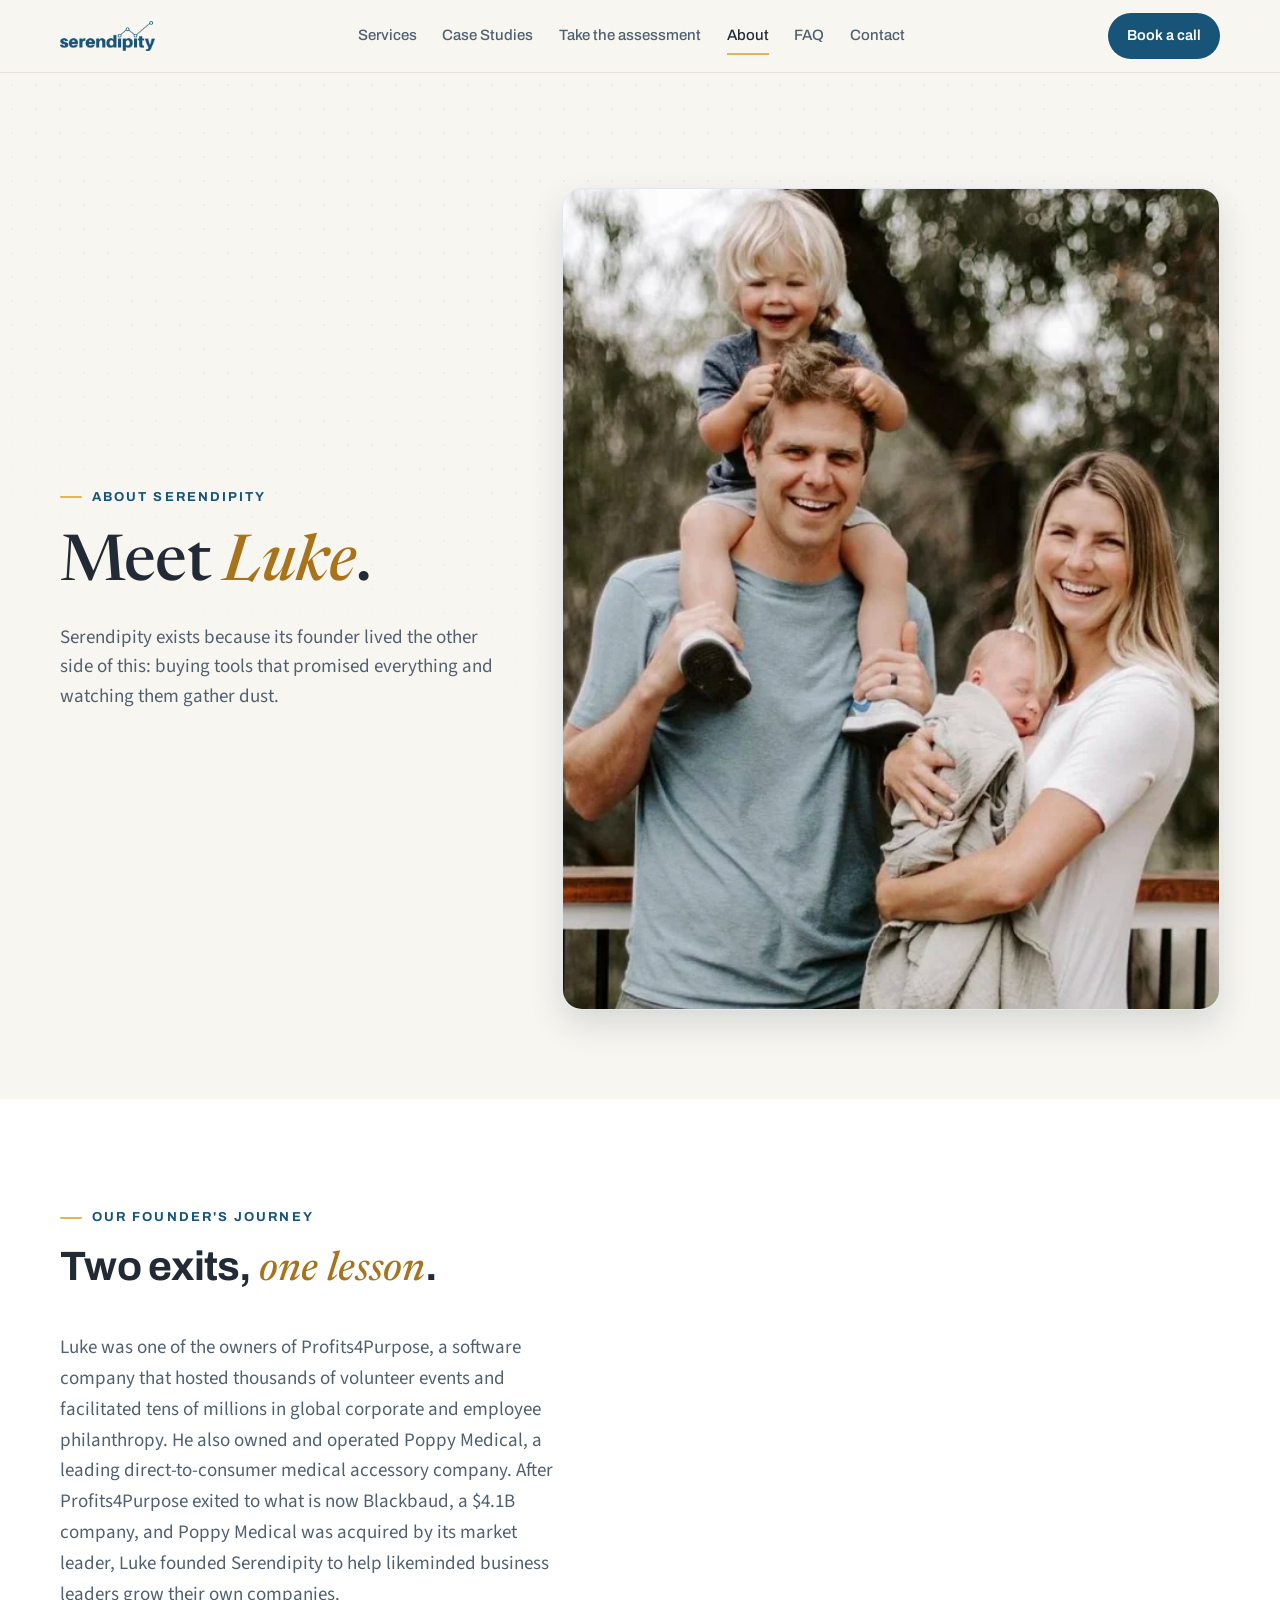
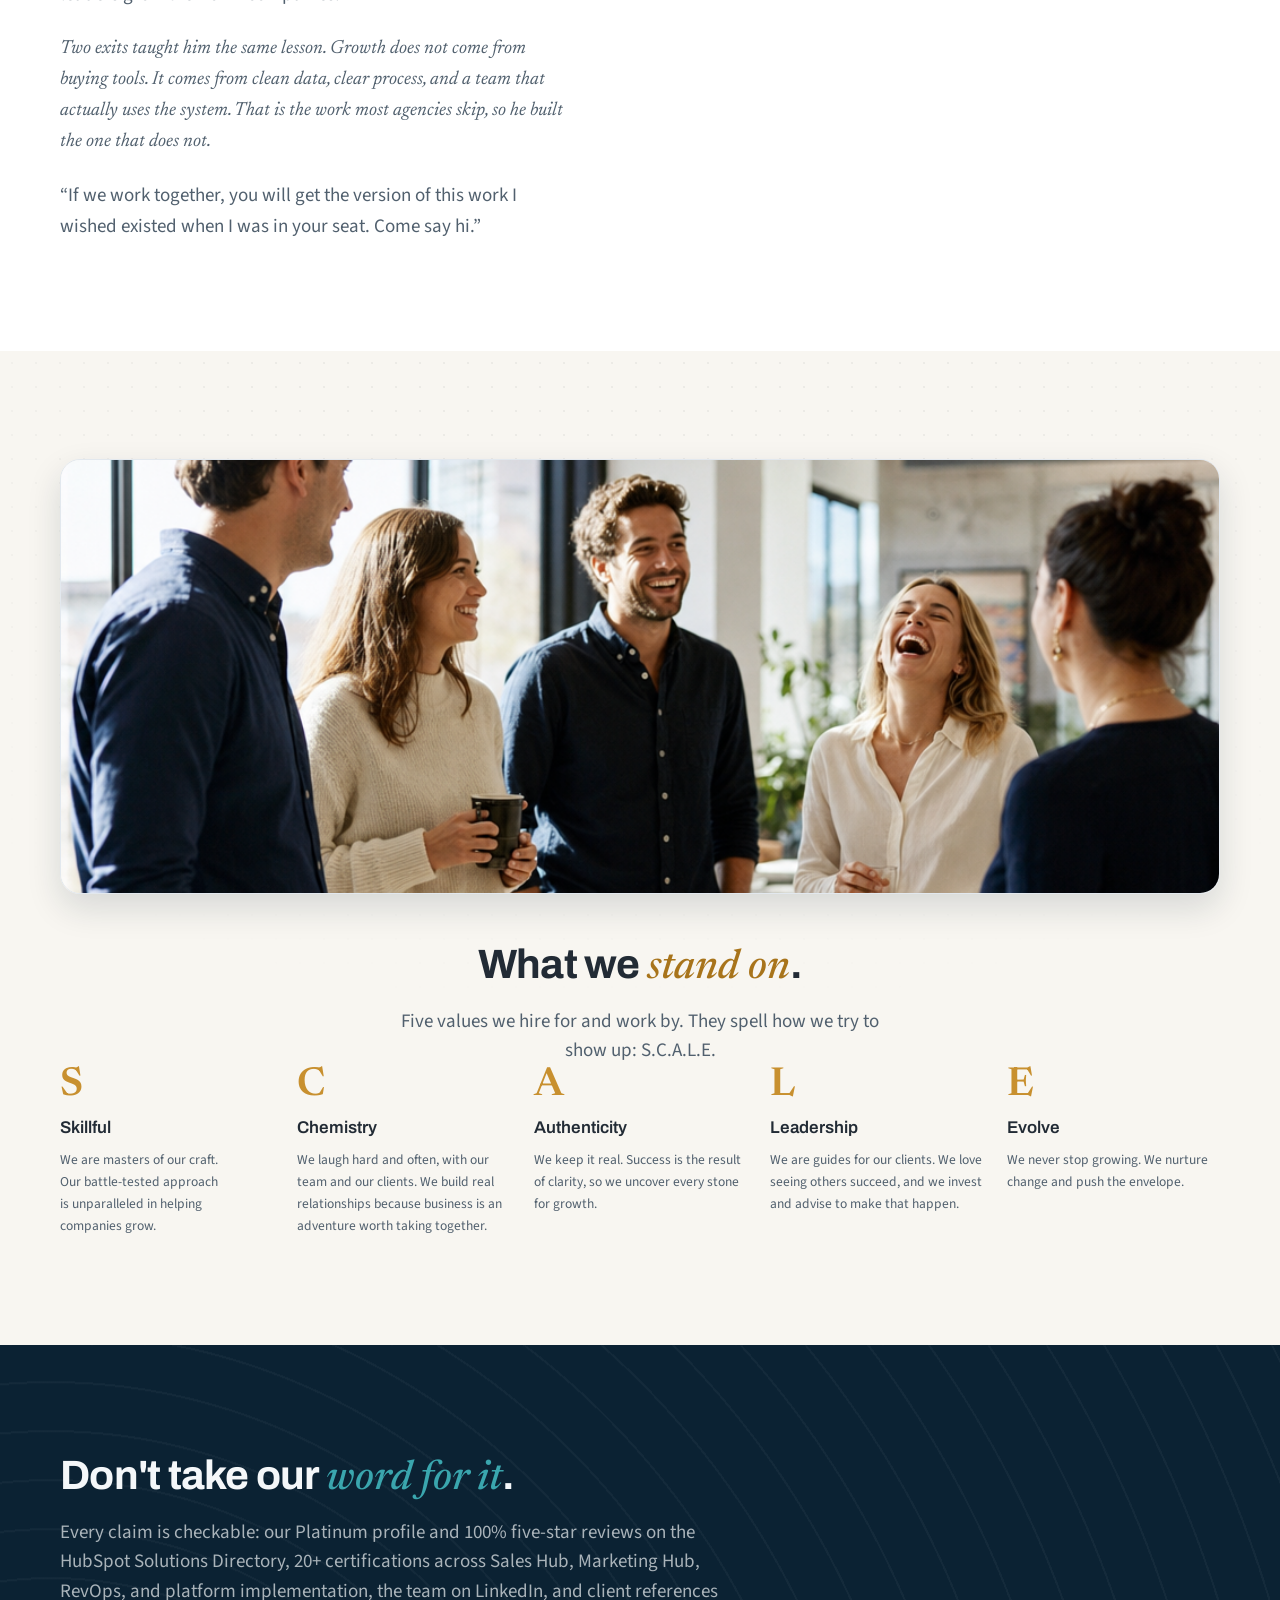
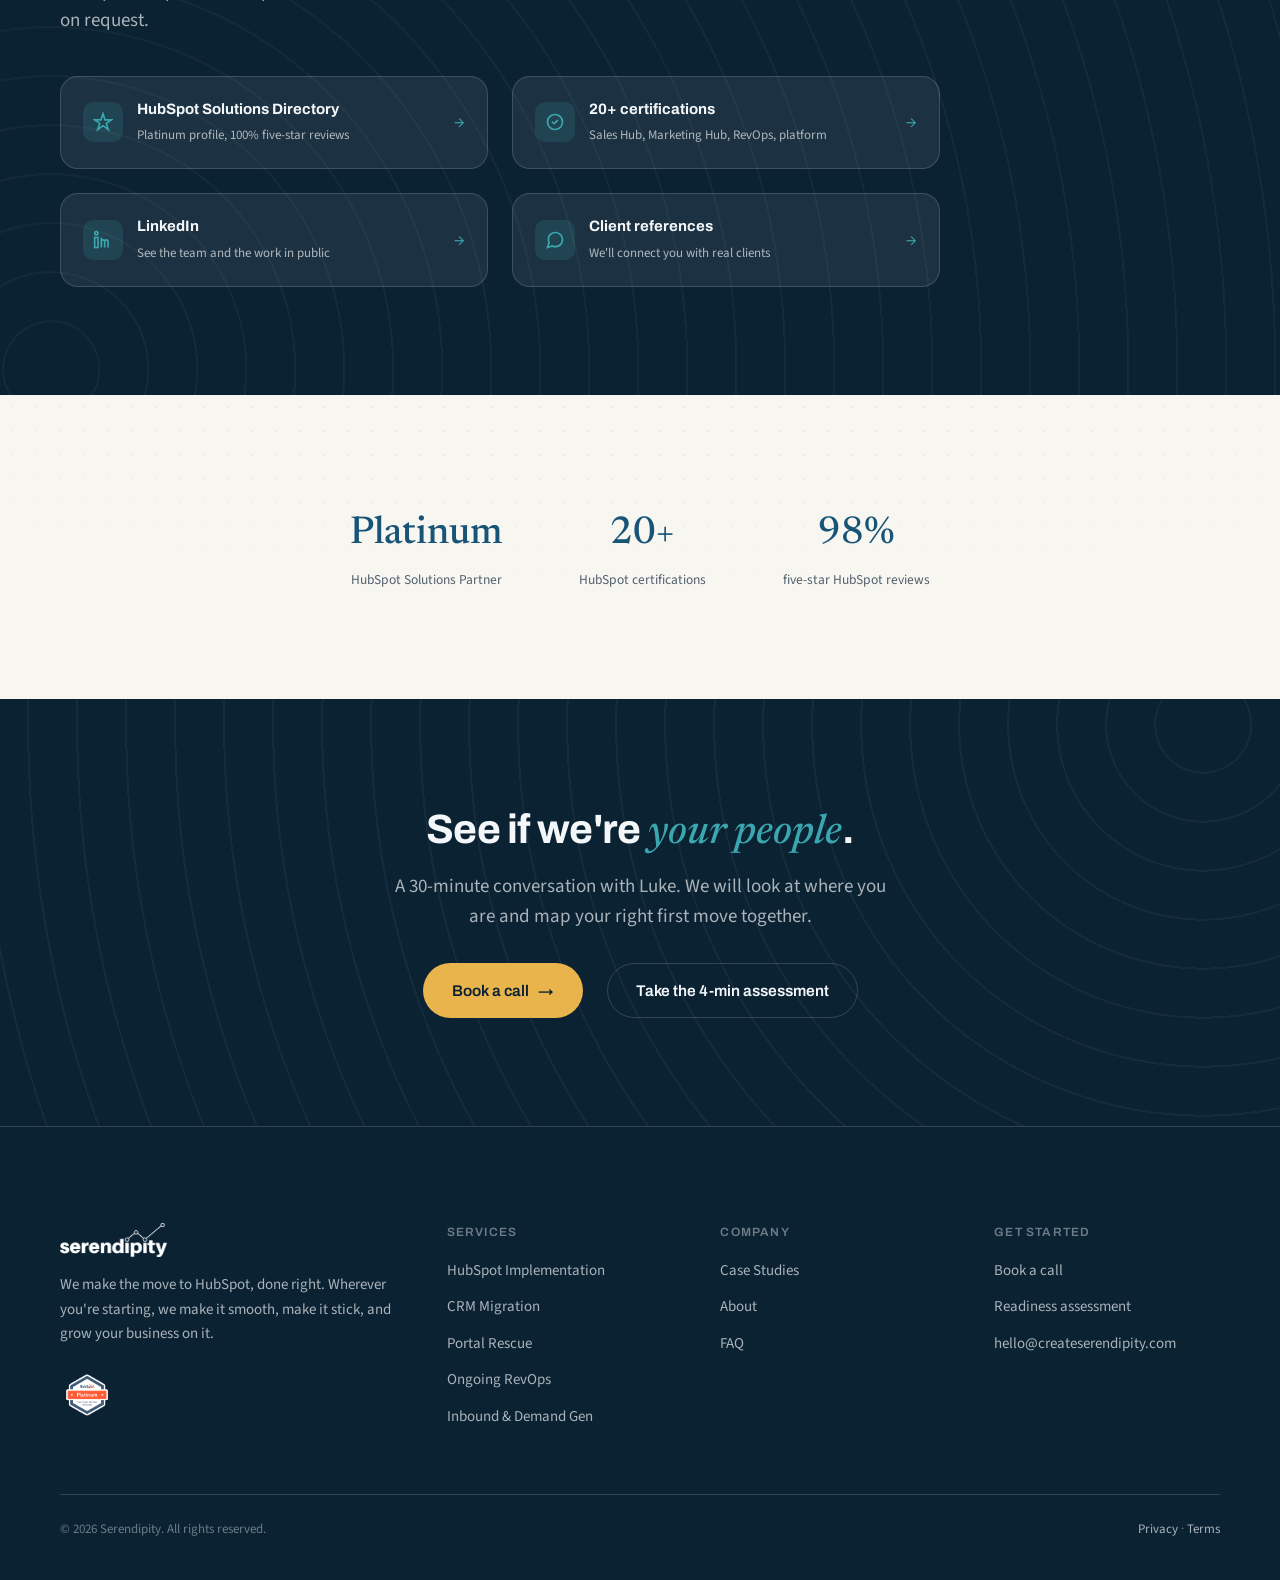
==== about.html @ 3e232548 "Serendipity marketing site: static GitHub Pages build Productionized the signed-off "Editorial + Evi" ====
<!DOCTYPE html>
<html lang="en" data-density="comfortable">
<head>
<meta charset="utf-8">
<meta name="viewport" content="width=device-width, initial-scale=1">
<meta name="robots" content="noindex">
<link rel="preconnect" href="https://fonts.googleapis.com">
<link rel="preconnect" href="https://fonts.gstatic.com" crossorigin>
<link href="https://fonts.googleapis.com/css2?family=Newsreader:ital,opsz,wght@0,6..72,400;0,6..72,500;0,6..72,600;1,6..72,400;1,6..72,500&family=Source+Sans+3:ital,wght@0,400;0,500;0,600;0,700;1,400&family=Archivo:wght@500;600;700;800&display=swap" rel="stylesheet">
<link rel="icon" type="image/png" href="assets/favicon.png">
<meta name="theme-color" content="#0B2233">
<link rel="canonical" href="https://createserendipity.com/about.html">
<meta property="og:type" content="website">
<meta property="og:url" content="https://createserendipity.com/about.html">
<meta property="og:image" content="https://createserendipity.com/assets/imagery/hero.png">
<meta property="og:title" content="Serendipity · About">
<meta property="og:description" content="Meet Luke. Serendipity exists because its founder lived the other side of this: buying tools that promised everything and watching them gather dust.">

<title>Serendipity · About</title>
<meta name="description" content="Meet Luke. Serendipity exists because its founder lived the other side of this: buying tools that promised everything and watching them gather dust.">
<link rel="stylesheet" href="css/tokens.css">
<link rel="stylesheet" href="css/base.css">
<link rel="stylesheet" href="css/sections.css">
<link rel="stylesheet" href="css/pages.css">
<link rel="stylesheet" href="css/site.css">
</head>
<body>

<header class="site-header" data-screen-label="Header">
  <div class="wrap">
    <a class="logo-link" href="index.html" aria-label="Serendipity home"><img class="logo-img" src="assets/logo/serendipity-logo.png" alt="Serendipity"></a>
    <nav class="main-nav" id="mainNav">
      <a href="index.html#help">Services</a>
      <a href="case-studies.html">Case Studies</a>
      <a href="assessment.html">Take the assessment</a>
      <a href="about.html" aria-current="page">About</a>
      <a href="index.html#faq">FAQ</a>
      <a href="contact.html">Contact</a>
    </nav>
    <div class="header-actions">
      <a class="btn btn-primary btn-sm" href="contact.html">Book a call</a>
      <button class="nav-toggle" aria-label="Open menu" aria-expanded="false" aria-controls="mainNav">Menu</button>
    </div>
  </div>
</header>

<main>

  <!-- 1 · Hero — Meet Luke -->
  <section class="page-hero scheme-cream tx-dots" data-screen-label="Hero">
    <div class="wrap luke-feature">
      <div class="luke-copy reveal">
        <p class="eyebrow">About Serendipity</p>
        <h1>Meet <span class="hl-gold">Luke</span>.</h1>
        <p class="lede">Serendipity exists because its founder lived the other side of this: buying tools that promised everything and watching them gather dust.</p>
      </div>
      <div class="luke-photo reveal d1">
        <img src="assets/portrait/luke.jpg" alt="Luke, founder of Serendipity" class="luke-img">
      </div>
    </div>
  </section>

  <!-- 2 · Our founder's journey -->
  <section class="scheme-white" data-screen-label="Founder's journey">
    <div class="wrap">
      <div class="section-head reveal" style="margin-bottom: var(--s-5);">
        <p class="eyebrow">Our founder's journey</p>
        <h2>Two exits, <span class="hl-gold">one lesson</span>.</h2>
      </div>
      <div class="ed-prose reveal d1" style="max-width: 64ch;">
        <p style="font-size: var(--fs-body-lg); color: var(--c-ink-2); line-height: 1.62;">Luke was one of the owners of Profits4Purpose, a software company that hosted thousands of volunteer events and facilitated tens of millions in global corporate and employee philanthropy. He also owned and operated Poppy Medical, a leading direct-to-consumer medical accessory company. After Profits4Purpose exited to what is now Blackbaud, a $4.1B company, and Poppy Medical was acquired by its market leader, Luke founded Serendipity to help likeminded business leaders grow their own companies.</p>
        <p class="ed-quote">Two exits taught him the same lesson. Growth does not come from buying tools. It comes from clean data, clear process, and a team that actually uses the system. That is the work most agencies skip, so he built the one that does not.</p>
        <p style="font-size: var(--fs-body-lg); color: var(--c-ink-2); line-height: 1.62;">“If we work together, you will get the version of this work I wished existed when I was in your seat. Come say hi.”</p>
      </div>
    </div>
  </section>

  <!-- 3 · SCALE values -->
  <section class="scheme-cream tx-dots" data-screen-label="SCALE values">
    <div class="wrap">
      <div class="scale-banner reveal">
        <img src="assets/imagery/lifestyle/06-team-fun-a.png" alt="The Serendipity team">
      </div>
      <div class="section-head center reveal d1" style="margin-top: var(--s-6);">
        <h2>What we <span class="hl-gold">stand on</span>.</h2>
        <p class="lede">Five values we hire for and work by. They spell how we try to show up: S.C.A.L.E.</p>
      </div>
      <div class="scale-list reveal d1">
        <div class="scale-item"><span class="sc-letter">S</span><h4>Skillful</h4><p>We are masters of our craft. Our battle-tested approach is unparalleled in helping companies grow.</p></div>
        <div class="scale-item"><span class="sc-letter">C</span><h4>Chemistry</h4><p>We laugh hard and often, with our team and our clients. We build real relationships because business is an adventure worth taking together.</p></div>
        <div class="scale-item"><span class="sc-letter">A</span><h4>Authenticity</h4><p>We keep it real. Success is the result of clarity, so we uncover every stone for growth.</p></div>
        <div class="scale-item"><span class="sc-letter">L</span><h4>Leadership</h4><p>We are guides for our clients. We love seeing others succeed, and we invest and advise to make that happen.</p></div>
        <div class="scale-item"><span class="sc-letter">E</span><h4>Evolve</h4><p>We never stop growing. We nurture change and push the envelope.</p></div>
      </div>
    </div>
  </section>

  <!-- 4 · Don't take our word for it -->
  <section class="scheme-navy tx-topo tx-left" data-screen-label="Verify us">
    <div class="wrap">
      <div class="section-head reveal" style="margin-bottom: var(--s-5);">
        <h2 style="color: var(--c-on-dark);">Don't take our <span class="hl-teal">word for it</span>.</h2>
        <p class="lede">Every claim is checkable: our Platinum profile and 100% five-star reviews on the HubSpot Solutions Directory, 20+ certifications across Sales Hub, Marketing Hub, RevOps, and platform implementation, the team on LinkedIn, and client references on request.</p>
      </div>
      <div class="verify-grid reveal d1">
        <a class="verify-card" href="#">
          <span class="vc-icon"><svg width="20" height="20" viewBox="0 0 24 24" fill="none" stroke="currentColor" stroke-width="2"><path d="M12 2l2.4 7.4H22l-6 4.3 2.3 7.3-6.3-4.6-6.3 4.6L8 13.7 2 9.4h7.6z"></path></svg></span>
          <span class="vc-text"><b>HubSpot Solutions Directory</b><span>Platinum profile, 100% five-star reviews</span></span>
          <span class="vc-arrow">→</span>
        </a>
        <a class="verify-card" href="#">
          <span class="vc-icon"><svg width="20" height="20" viewBox="0 0 24 24" fill="none" stroke="currentColor" stroke-width="2"><path d="M9 12l2 2 4-4" stroke-linecap="round" stroke-linejoin="round"></path><circle cx="12" cy="12" r="9"></circle></svg></span>
          <span class="vc-text"><b>20+ certifications</b><span>Sales Hub, Marketing Hub, RevOps, platform</span></span>
          <span class="vc-arrow">→</span>
        </a>
        <a class="verify-card" href="#">
          <span class="vc-icon"><svg width="20" height="20" viewBox="0 0 24 24" fill="none" stroke="currentColor" stroke-width="2"><rect x="2" y="9" width="4" height="12"></rect><circle cx="4" cy="4" r="2"></circle><path d="M10 9v12M10 14c0-3 4-3 4 0v7M14 14c0-3 4-3 4 0v7"></path></svg></span>
          <span class="vc-text"><b>LinkedIn</b><span>See the team and the work in public</span></span>
          <span class="vc-arrow">→</span>
        </a>
        <a class="verify-card" href="contact.html">
          <span class="vc-icon"><svg width="20" height="20" viewBox="0 0 24 24" fill="none" stroke="currentColor" stroke-width="2"><path d="M21 11.5a8.38 8.38 0 01-.9 3.8 8.5 8.5 0 01-7.6 4.7 8.38 8.38 0 01-3.8-.9L3 21l1.9-5.7a8.38 8.38 0 01-.9-3.8 8.5 8.5 0 014.7-7.6 8.38 8.38 0 013.8-.9h.5a8.48 8.48 0 018 8v.5z"></path></svg></span>
          <span class="vc-text"><b>Client references</b><span>We'll connect you with real clients</span></span>
          <span class="vc-arrow">→</span>
        </a>
      </div>
    </div>
  </section>

  <!-- 5 · Stats bar -->
  <section class="scheme-cream tx-dots" data-screen-label="Stats">
    <div class="wrap">
      <div class="stats-bar reveal">
        <div class="stat"><b>Platinum</b><span>HubSpot Solutions Partner</span></div>
        <div class="stat"><b class="num" data-target="20" data-suffix="+">20+</b><span>HubSpot certifications</span></div>
        <div class="stat"><b class="num" data-target="100" data-suffix="%">100%</b><span>five-star HubSpot reviews</span></div>
      </div>
    </div>
  </section>

  <!-- 6 · CTA band -->
  <section class="cta-band scheme-navy tx-topo" data-screen-label="CTA">
    <div class="wrap">
      <div class="section-head center reveal">
        <h2>See if we're <span class="hl-teal">your people</span>.</h2>
        <p class="lede">A 30-minute conversation with Luke. We will look at where you are and map your right first move together.</p>
      </div>
      <div class="cta-row reveal d1">
        <a class="btn btn-gold" href="contact.html">Book a call <span class="arrow">→</span></a>
        <a class="btn btn-ghost" href="assessment.html">Take the 4-min assessment</a>
      </div>
    </div>
  </section>

</main>

<footer class="site-footer" data-screen-label="Footer">
  <div class="wrap">
    <div class="footer-grid">
      <div class="footer-brand">
        <a class="logo-link" href="index.html"><img class="logo-img" src="assets/logo/serendipity-logo-white.png" alt="Serendipity"></a>
        <p>We make the move to HubSpot, done right. Wherever you're starting, we make it smooth, make it stick, and grow your business on it.</p>
        <img class="footer-badge" src="assets/badges/hubspot-platinum-badge.png" alt="HubSpot Platinum Solutions Partner">
      </div>
      <div>
        <h4>Services</h4>
        <ul>
          <li><a href="index.html#implementation">HubSpot Implementation</a></li>
          <li><a href="index.html#migration">CRM Migration</a></li>
          <li><a href="index.html#rescue">Portal Rescue</a></li>
          <li><a href="index.html#revops">Ongoing RevOps</a></li>
          <li><a href="index.html#inbound">Inbound &amp; Demand Gen</a></li>
        </ul>
      </div>
      <div>
        <h4>Company</h4>
        <ul>
          <li><a href="case-studies.html">Case Studies</a></li>
          <li><a href="about.html">About</a></li>
          <li><a href="index.html#faq">FAQ</a></li>
        </ul>
      </div>
      <div>
        <h4>Get started</h4>
        <ul>
          <li><a href="contact.html">Book a call</a></li>
          <li><a href="assessment.html">Readiness assessment</a></li>
          <li><a href="mailto:hello@createserendipity.com">hello@createserendipity.com</a></li>
        </ul>
      </div>
    </div>
    <div class="footer-legal">
      <span>© 2026 Serendipity. All rights reserved.</span>
      <span><a href="#">Privacy</a> · <a href="#">Terms</a></span>
    </div>
  </div>
</footer>
<script src="js/main.js"></script>
</body>
</html>
---- css/tokens.css ----
/* ============================================================
   Serendipity — Design Tokens v2  ("Editorial + Evidence")
   Brand locked: navy #0B2233, gold #E9B44C, cream #F8F6F1,
   cool gray #F4F7F9, white, brand blue #175477.
   Type: Newsreader (display/numerals) · Archivo (headings/UI)
         · Source Sans 3 (body). Maps to HubSpot theme settings.
   ============================================================ */


:root {
  /* ---- Color roles (HubSpot theme > Colors) ---- */
  --c-navy:        #0B2233;   /* anchor / dark surface */
  --c-paper:       #F8F6F1;   /* default warm surface */
  --c-cool:        #F4F7F9;   /* secondary cool surface */
  --c-surface:     #FFFFFF;   /* cards */
  --c-accent:      #175477;   /* brand blue — links, diagram lines, data points */
  --c-marker:      #E9B44C;   /* gold — single accent: marker, key data, assessment */
  --c-marker-deep: #C8902F;
  --c-teal:        #0E7C86;   /* secondary accent — growth & adoption only */
  --c-teal-light:  #3AA6AE;   /* teal highlight on dark */
  --c-ink:         #222B35;   /* body text */
  --c-ink-2:       #51606E;   /* secondary text */
  --c-ink-3:       #8A95A0;   /* tertiary / captions */
  --c-line:        #E7E3DA;   /* hairlines on warm */
  --c-line-cool:   #E2E8EE;   /* hairlines on cool/white */

  /* on-navy */
  --c-on-dark:     #F4F7F9;
  --c-on-dark-2:   rgba(244, 247, 249, 0.68);
  --c-on-dark-3:   rgba(244, 247, 249, 0.42);
  --c-navy-soft:   rgba(244, 247, 249, 0.07);
  --c-navy-line:   rgba(244, 247, 249, 0.16);

  /* tints derived from brand blue */
  --c-accent-soft: color-mix(in oklab, var(--c-accent) 7%, #FFFFFF);
  --c-accent-line: color-mix(in oklab, var(--c-accent) 20%, #FFFFFF);
  --c-gold-soft:   color-mix(in oklab, var(--c-marker) 16%, #FFFFFF);
  --c-gold-line:   color-mix(in oklab, var(--c-marker) 42%, #FFFFFF);

  /* ---- Data-viz language ---- */
  --viz-line:  var(--c-accent);    /* thin navy/brand-blue lines */
  --viz-key:   var(--c-marker);    /* gold key data points */
  --viz-track-light: #E4E9EE;
  --viz-track-dark:  rgba(244, 247, 249, 0.14);

  /* ---- Type ---- */
  --ff-display: 'Newsreader', Georgia, 'Times New Roman', serif;  /* hero, pull-quotes, numerals */
  --ff-heading: 'Archivo', system-ui, -apple-system, sans-serif;  /* H2/H3, eyebrows, UI, buttons */
  --ff-body:    'Source Sans 3', system-ui, -apple-system, sans-serif;

  --fs-hero:    clamp(44px, 5.4vw, 76px);
  --fs-h2:      clamp(30px, 3.2vw, 46px);
  --fs-h3:      clamp(21px, 1.9vw, 27px);
  --fs-h4:      19px;
  --fs-body-lg: 19px;
  --fs-body:    17px;
  --fs-sm:      15px;
  --fs-xs:      13px;
  --fs-eyebrow: 13px;

  --lh-display: 1.05;
  --lh-h2:      1.1;
  --lh-body:    1.62;
  --track-eyebrow: 0.16em;

  /* ---- Spacing (8px base) ---- */
  --s-1: 8px;  --s-2: 16px; --s-3: 24px; --s-4: 32px;
  --s-5: 40px; --s-6: 48px; --s-8: 64px; --s-12: 96px;
  --section-y: clamp(64px, 8.5vw, 108px);
  --content-w: 1240px;

  /* ---- Shape & elevation ---- */
  --r-card: 18px;
  --r-media: 20px;
  --r-btn: 999px;
  --r-input: 12px;
  --r-pill: 999px;
  --r-sm: 10px;
  --shadow-card: 0 2px 14px rgba(11, 34, 51, 0.07);
  --shadow-card-hover: 0 14px 34px rgba(11, 34, 51, 0.14);
  --shadow-float: 0 24px 60px rgba(11, 34, 51, 0.22);

  /* ---- Motion ---- */
  --ease: cubic-bezier(0.4, 0, 0.2, 1);
  --dur: 180ms;
}

/* density tweak */
html[data-density="compact"] { --section-y: clamp(48px, 6vw, 80px); }
---- css/base.css ----
/* ============================================================
   Serendipity R2 — global + section styles
   Section-scheme rhythm + "Editorial + Evidence" data-viz.
   ============================================================ */

/* ===================== Custom section textures ===================== */
.tx-dots, .tx-graph, .tx-topo { position: relative; isolation: isolate; }
.tx-dots::before, .tx-graph::before, .tx-topo::before { content: ""; position: absolute; inset: 0; z-index: -1; pointer-events: none; }
.tx-dots::before {
  background-image: radial-gradient(rgba(34,43,53,0.055) 1.2px, transparent 1.2px);
  background-size: 24px 24px;
  -webkit-mask-image: radial-gradient(ellipse 78% 68% at 50% 0%, #000 38%, transparent 100%);
  mask-image: radial-gradient(ellipse 78% 68% at 50% 0%, #000 38%, transparent 100%);
}
.tx-graph::before {
  background-image: linear-gradient(rgba(23,84,119,0.05) 1px, transparent 1px), linear-gradient(90deg, rgba(23,84,119,0.05) 1px, transparent 1px);
  background-size: 34px 34px;
  -webkit-mask-image: radial-gradient(ellipse 92% 82% at 50% 26%, #000 50%, transparent 100%);
  mask-image: radial-gradient(ellipse 92% 82% at 50% 26%, #000 50%, transparent 100%);
}
.tx-topo::before {
  background-image: repeating-radial-gradient(circle at 94% 6%, transparent 0 47px, rgba(244,247,249,0.045) 47px 49px);
}
.tx-topo.tx-left::before { background-position: -40% 60%; background-image: repeating-radial-gradient(circle at 4% 96%, transparent 0 47px, rgba(244,247,249,0.04) 47px 49px); }

/* ===================== Custom section textures end ===================== */

* { box-sizing: border-box; }
html { scroll-behavior: smooth; scroll-padding-top: 88px; }
@media (prefers-reduced-motion: reduce) { html { scroll-behavior: auto; } }
body {
  margin: 0;
  background: var(--c-paper);
  color: var(--c-ink);
  font-family: var(--ff-body);
  font-size: var(--fs-body);
  line-height: var(--lh-body);
  -webkit-font-smoothing: antialiased;
  text-rendering: optimizeLegibility;
}
img { max-width: 100%; display: block; }
a { color: var(--c-accent); text-decoration: none; transition: color var(--dur) var(--ease); }

h1, h2, h3, h4 { margin: 0; }
h1, .display {
  font-family: var(--ff-display); font-weight: 500;
  font-size: var(--fs-hero); line-height: var(--lh-display);
  letter-spacing: -0.012em; text-wrap: balance;
}
h2 {
  font-family: var(--ff-heading); font-weight: 700;
  font-size: var(--fs-h2); line-height: var(--lh-h2);
  letter-spacing: -0.018em; text-wrap: balance;
}
h3 { font-family: var(--ff-heading); font-weight: 600; font-size: var(--fs-h3); line-height: 1.22; letter-spacing: -0.01em; }
h4 { font-family: var(--ff-heading); font-weight: 600; font-size: var(--fs-h4); }
p { margin: 0; text-wrap: pretty; }
.num { font-family: var(--ff-display); font-weight: 500; font-variant-numeric: lining-nums; letter-spacing: -0.01em; }

.wrap { max-width: var(--content-w); margin: 0 auto; padding: 0 clamp(20px, 4vw, 40px); }
section { padding: var(--section-y) 0; }

/* ---------- Section schemes (the rhythm system) ---------- */
.scheme-cream   { background: var(--c-paper); }
.scheme-white   { background: var(--c-surface); }
.scheme-cool    { background: var(--c-cool); }
.scheme-navy    { background: var(--c-navy); color: var(--c-on-dark); }
.scheme-navy h2, .scheme-navy h3, .scheme-navy h1 { color: var(--c-on-dark); }
.scheme-navy .lede { color: var(--c-on-dark-2); }
.scheme-white + .scheme-white, .scheme-cream + .scheme-cream { border-top: 1px solid var(--c-line); }

/* ---------- Eyebrow / lede / marker ---------- */
.eyebrow {
  font-family: var(--ff-heading); font-size: var(--fs-eyebrow); font-weight: 700;
  letter-spacing: var(--track-eyebrow); text-transform: uppercase;
  color: var(--c-accent); display: inline-flex; align-items: center; gap: 10px;
}
.eyebrow::before { content: ""; width: 22px; height: 2px; background: var(--c-marker); border-radius: 2px; }
.scheme-navy .eyebrow { color: var(--c-marker); }
.lede { font-size: var(--fs-body-lg); color: var(--c-ink-2); line-height: 1.55; }
.mark-it {
  font-style: italic;
  background-image: linear-gradient(transparent 66%, color-mix(in oklab, var(--c-marker) 62%, transparent) 66%);
  padding: 0 3px;
}
.section-head { display: flex; flex-direction: column; gap: var(--s-2); max-width: 680px; }
.section-head.center { align-items: center; text-align: center; margin: 0 auto; }
.section-head.center .lede { max-width: 56ch; }

/* editorial accent words inside headlines (serif italic + color) */
.hl-gold, .hl-teal { font-family: var(--ff-display); font-style: italic; font-weight: 500; letter-spacing: 0; }
.hl-gold { color: var(--c-marker-deep); }
.hl-teal { color: var(--c-teal); }
.scheme-navy .hl-gold { color: var(--c-marker); }
.scheme-navy .hl-teal { color: var(--c-teal-light); }

/* ---------- Buttons ---------- */
.btn {
  display: inline-flex; align-items: center; justify-content: center; gap: 9px;
  font-family: var(--ff-heading); font-size: 15.5px; font-weight: 600;
  border-radius: var(--r-btn); padding: 14px 28px; border: 1.5px solid transparent;
  cursor: pointer; text-decoration: none !important; white-space: nowrap;
  transition: transform var(--dur) var(--ease), box-shadow var(--dur) var(--ease), background var(--dur) var(--ease), color var(--dur) var(--ease), border-color var(--dur) var(--ease);
}
.btn .arrow { transition: transform var(--dur) var(--ease); }
.btn:hover .arrow { transform: translateX(3px); }
.btn-primary { background: var(--c-accent); color: #fff !important; }
.btn-primary:hover { background: color-mix(in oklab, var(--c-accent) 86%, #000); transform: translateY(-1px); box-shadow: 0 10px 24px color-mix(in oklab, var(--c-accent) 32%, transparent); }
.btn-gold { background: var(--c-marker); color: var(--c-navy) !important; }
.btn-gold:hover { background: color-mix(in oklab, var(--c-marker) 90%, #000); transform: translateY(-1px); box-shadow: 0 10px 24px rgba(233, 180, 76, 0.4); }
.btn-ghost { background: transparent; color: var(--c-ink) !important; border-color: color-mix(in oklab, var(--c-ink) 26%, transparent); }
.btn-ghost:hover { border-color: var(--c-ink); transform: translateY(-1px); }
.scheme-navy .btn-ghost { color: var(--c-on-dark) !important; border-color: var(--c-navy-line); }
.scheme-navy .btn-ghost:hover { border-color: var(--c-on-dark); background: var(--c-navy-soft); }
.btn-light { background: var(--c-surface); color: var(--c-ink) !important; }
.btn-light:hover { background: #fff; transform: translateY(-1px); box-shadow: var(--shadow-card-hover); }
.btn-sm { padding: 10px 18px; font-size: 14.5px; }

/* number chip beside CTAs */
.cta-row { display: flex; align-items: center; gap: var(--s-3); flex-wrap: wrap; }
.cta-stat { font-size: var(--fs-sm); color: var(--c-ink-2); display: inline-flex; align-items: center; gap: 8px; }
.cta-stat b { color: var(--c-ink); font-weight: 700; }
.scheme-navy .cta-stat { color: var(--c-on-dark-2); }
.scheme-navy .cta-stat b { color: var(--c-on-dark); }

/* generic pill / chip */
.pill {
  display: inline-flex; align-items: center; gap: 7px;
  font-family: var(--ff-heading); font-size: 12.5px; font-weight: 700;
  letter-spacing: 0.04em; text-transform: uppercase; white-space: nowrap;
  padding: 6px 13px; border-radius: 999px;
  background: var(--c-accent-soft); color: var(--c-accent); border: 1px solid var(--c-accent-line);
}
.pill-gold { background: var(--c-gold-soft); color: var(--c-marker-deep); border-color: var(--c-gold-line); }
.pill-time { background: var(--c-navy); color: var(--c-on-dark); border: none; }
.pill .dot { width: 6px; height: 6px; border-radius: 50%; background: currentColor; }

/* ---------- Header ---------- */
.site-header {
  position: sticky; top: 0; z-index: 60;
  background: color-mix(in srgb, var(--c-paper) 86%, transparent);
  backdrop-filter: blur(12px); border-bottom: 1px solid var(--c-line);
}
.site-header .wrap { display: flex; align-items: center; justify-content: space-between; height: 72px; gap: var(--s-3); }
.logo-link { display: inline-flex; align-items: center; }
.logo-img { height: 30px; width: auto; display: block; }
.main-nav { display: flex; align-items: center; gap: clamp(14px, 2vw, 26px); }
.main-nav a { font-family: var(--ff-heading); font-size: 15px; font-weight: 500; color: var(--c-ink-2); padding: 6px 0; border-bottom: 2px solid transparent; transition: color var(--dur) var(--ease), border-color var(--dur) var(--ease); }
.main-nav a:hover, .main-nav a[aria-current="page"] { color: var(--c-ink); border-bottom-color: var(--c-marker); }
.header-actions { display: flex; align-items: center; gap: 14px; }
.header-actions .ghost-link { font-family: var(--ff-heading); font-size: 14.5px; font-weight: 600; color: var(--c-ink); }
.header-actions .ghost-link:hover { color: var(--c-accent); }
.nav-toggle { display: none; background: none; border: 1px solid var(--c-line); border-radius: 10px; padding: 9px 12px; cursor: pointer; color: var(--c-ink); font-family: var(--ff-heading); font-weight: 600; }

/* ---------- Reveal: transform-only slide. Opacity is NEVER animated, so content
   is always visible even if a transition is interrupted/frozen mid-flight. ---------- */
@media (prefers-reduced-motion: no-preference) {
  html.reveal-ready .reveal { transition: transform 0.6s var(--ease); }
  html.reveal-ready .reveal:not(.in) { transform: translateY(16px); }
  html.reveal-ready .reveal.in.d1 { transition-delay: 0.07s; }
  html.reveal-ready .reveal.in.d2 { transition-delay: 0.14s; }
  html.reveal-ready .reveal.in.d3 { transition-delay: 0.21s; }
  html.reveal-ready .reveal.in { transform: none; }
}
---- css/sections.css ----
/* ============================================================
   Serendipity R3 — "Editorial + Evidence", reworked
   Left-aligned editorial anchors · asymmetric splits ·
   imagery as structure · flat surfaces (no decorative gradients) ·
   built data-viz. Reuses tokens-v2.css + site-v2-base.css.
   ============================================================ */

/* section heads are LEFT-aligned by default (break the center axis); .center opts in */
.section-head { max-width: 660px; }
.section-head.center { align-items: center; text-align: center; margin: 0 auto; }

.split { display: grid; gap: clamp(32px, 5vw, 72px); align-items: center; }
.split-55-45 { grid-template-columns: 55fr 45fr; }
.split-60-40 { grid-template-columns: 60fr 40fr; }
.split-40-60 { grid-template-columns: 40fr 60fr; }
.col { display: flex; flex-direction: column; gap: var(--s-3); align-items: flex-start; }

/* img placeholders: clearly visible empty state */

/* ===================== 1 · HERO (full-bleed photo scene) ===================== */
.hero { position: relative; overflow: hidden; min-height: clamp(540px, 76vh, 740px); display: flex; align-items: center; }
.hero-bg { position: absolute; inset: 0; z-index: 0; }
.hero-bg img { width: 100%; height: 100%; }
.hero-scrim { position: absolute; inset: 0; z-index: 1; background: linear-gradient(90deg, rgba(11,34,51,0.93) 0%, rgba(11,34,51,0.78) 42%, rgba(11,34,51,0.34) 100%); }
.hero .wrap { position: relative; z-index: 2; width: 100%; }
.hero-copy { align-items: flex-start; max-width: 56%; }
.hero-copy h1 { color: var(--c-on-dark); }
.hero-copy .lede { color: var(--c-on-dark); max-width: 30em; }
.hero .mark-it { background: var(--c-marker); background-image: none; color: var(--c-navy); font-style: italic; padding: 0 8px; border-radius: 4px; }
.hero-chips { display: flex; gap: 10px; flex-wrap: wrap; }
.hero-cta { display: flex; align-items: center; gap: var(--s-2); flex-wrap: wrap; margin-top: 4px; }
.hero-media { position: relative; display: flex; flex-direction: column; justify-content: center; }
.hero-proof { display: inline-flex; align-items: center; gap: 16px; align-self: flex-start; background: var(--c-surface); border: 1px solid var(--c-line); border-radius: 14px; padding: 12px 18px; box-shadow: var(--shadow-card); margin-top: var(--s-1); }
.hero-badge { height: 58px; width: auto; flex: none; }
.hero-proof-text { display: flex; flex-direction: column; gap: 4px; }
.hero-proof-text .proof-rating { display: inline-flex; align-items: center; gap: 8px; color: var(--c-ink); }
.hero-proof-text .stars { color: var(--c-marker); font-size: 15px; letter-spacing: 2px; line-height: 1; }
.hero-proof-text .proof-rating b { font-weight: 700; font-family: var(--ff-display); font-size: 17px; }
.hero-proof-text .proof-sub { font-size: 13.5px; color: var(--c-ink-2); white-space: nowrap; }
.hero-proof-text .proof-sub a { font-weight: 600; color: var(--c-accent); }

.video-card { position: relative; border-radius: var(--r-media); overflow: hidden; box-shadow: var(--shadow-float); aspect-ratio: 16 / 9; background: var(--c-navy); }
.video-card img, .video-card video { position: absolute; inset: 0; width: 100%; height: 100%; object-fit: cover; }
.video-frame-tag { position: absolute; top: 14px; left: 14px; z-index: 3; display: inline-flex; align-items: center; gap: 7px; font-family: var(--ff-heading); font-size: 12px; font-weight: 700; letter-spacing: 0.04em; text-transform: uppercase; color: #fff; background: rgba(11, 34, 51, 0.5); backdrop-filter: blur(8px); padding: 7px 12px; border-radius: 999px; }
.video-frame-tag .live-dot { width: 7px; height: 7px; border-radius: 50%; background: var(--c-marker); animation: livePulse 2.4s var(--ease) infinite; }
@keyframes livePulse { 0% { box-shadow: 0 0 0 0 rgba(233,180,76,.55); } 70% { box-shadow: 0 0 0 8px rgba(233,180,76,0); } 100% { box-shadow: 0 0 0 0 rgba(233,180,76,0); } }
@media (prefers-reduced-motion: reduce) { .live-dot { animation: none; } }
.play-btn { position: absolute; left: 50%; top: 50%; transform: translate(-50%, -50%); z-index: 4; width: 72px; height: 72px; border-radius: 50%; border: none; cursor: pointer; background: rgba(255,255,255,0.94); display: flex; align-items: center; justify-content: center; box-shadow: 0 12px 32px rgba(11,34,51,0.34); transition: transform var(--dur) var(--ease); }
.play-btn:hover { transform: translate(-50%, -50%) scale(1.06); }
.play-btn svg { margin-left: 4px; }
.video-caption { position: absolute; left: 14px; bottom: 14px; z-index: 3; }
.video-caption .vc-name { font-family: var(--ff-heading); font-size: 13px; font-weight: 600; color: #fff; background: rgba(11,34,51,0.5); backdrop-filter: blur(8px); padding: 6px 12px; border-radius: 999px; }
.video-stat { position: absolute; right: -14px; bottom: -22px; z-index: 5; background: var(--c-surface); border-radius: 16px; padding: 13px 17px; box-shadow: var(--shadow-card-hover); display: flex; flex-direction: column; gap: 2px; max-width: 196px; }
.video-stat b { font-family: var(--ff-display); font-size: 30px; font-weight: 500; color: var(--c-accent); line-height: 1; }
.video-stat span { font-size: 12.5px; color: var(--c-ink-2); }

/* ===================== 2 · TRUST BAR (light press + navy clients) ===================== */
.trust-grid { display: grid; grid-template-columns: 1fr 1fr; gap: var(--s-3); align-items: stretch; }
.trust-col { border-radius: var(--r-card); padding: clamp(24px, 3vw, 38px); display: flex; flex-direction: column; gap: var(--s-4); }
.trust-col.press { background: var(--c-paper); border: 1px solid var(--c-line); }
.trust-col.clients { background: var(--c-navy); }
.trust-col.press .eyebrow { color: var(--c-accent); }
.trust-col.clients .eyebrow { color: var(--c-marker); }
.press-grid, .client-grid { display: grid; grid-template-columns: repeat(3, 1fr); gap: clamp(24px, 3vw, 40px); align-content: center; justify-items: center; align-items: center; flex: 1; }
.press-grid img, .client-grid img { height: 26px; width: auto; max-width: 100%; object-fit: contain; }
.press-grid img { opacity: 0.5; filter: grayscale(1); }
.client-grid img { opacity: 0.92; }

/* ===================== 3 · PROBLEM (navy, full-bleed photo) ===================== */
.problem { position: relative; overflow: hidden; }
.problem-bg { position: absolute; inset: 0; z-index: 0; }
.problem-bg img { width: 100%; height: 100%; }
.problem-scrim { position: absolute; inset: 0; z-index: 1; background: rgba(11, 34, 51, 0.88); }
.problem .wrap { position: relative; z-index: 2; }
.problem-grid { display: grid; grid-template-columns: 1.1fr 0.9fr; gap: clamp(36px, 5vw, 72px); align-items: center; }
.problem-stack { display: flex; flex-direction: column; align-items: center; gap: clamp(36px, 5vw, 56px); }
.problem-copy.center-block { max-width: 820px; text-align: center; display: flex; flex-direction: column; gap: var(--s-3); }
.problem-copy.center-block .problem-sub { font-size: var(--fs-body-lg); color: var(--c-on-dark); font-weight: 600; }
.problem-copy.center-block .problem-pivot { font-size: var(--fs-body); color: var(--c-on-dark-2); }
.problem-stack .gauge { width: 100%; max-width: 640px; }
.pain-list { list-style: none; margin: 0; padding: 0; display: flex; flex-direction: column; gap: 14px; width: 100%; }
.pain-list li { font-family: var(--ff-display); font-size: clamp(20px, 2vw, 27px); line-height: 1.32; color: var(--c-on-dark); font-style: italic; padding-left: 26px; position: relative; }
.pain-list li::before { content: ""; position: absolute; left: 0; top: 0.62em; width: 12px; height: 2px; background: var(--c-marker); }
.problem-pivot { font-size: var(--fs-body-lg); color: var(--c-on-dark-2); max-width: 34em; }
.problem-pivot b { color: var(--c-on-dark); font-weight: 600; }

/* stat gauge */
.gauge { background: var(--c-navy-soft); border: 1px solid var(--c-navy-line); border-radius: var(--r-card); padding: clamp(24px, 3vw, 32px); display: flex; flex-direction: column; gap: var(--s-4); backdrop-filter: blur(2px); }
.gauge-head { font-family: var(--ff-heading); font-size: 12.5px; font-weight: 700; letter-spacing: 0.1em; text-transform: uppercase; color: var(--c-on-dark-2); }
.gauge-row { display: flex; flex-direction: column; gap: 10px; }
.gauge-row .g-label { display: flex; align-items: baseline; justify-content: space-between; gap: 12px; }
.gauge-row .g-label span { font-size: var(--fs-sm); color: var(--c-on-dark-2); }
.gauge-row .g-label .num { font-size: 40px; line-height: 0.9; color: var(--c-on-dark); font-family: var(--ff-display); }
.gauge-row.key .g-label .num { color: var(--c-marker); }
.gauge-track { height: 12px; border-radius: 999px; background: rgba(244,247,249,0.14); overflow: hidden; }
.gauge-fill { height: 100%; border-radius: 999px; }
.gauge-fill.muted { background: rgba(244,247,249,0.42); }
.gauge-fill.gold { background: linear-gradient(90deg, var(--c-marker-deep), var(--c-marker)); }
.gauge-foot { font-size: var(--fs-xs); color: var(--c-on-dark-3); border-top: 1px solid var(--c-navy-line); padding-top: 14px; }

/* ===================== 4 · HOW WE HELP (white, uneven bento, 5 ways) ===================== */
.help-head { display: flex; align-items: flex-end; justify-content: space-between; gap: var(--s-4); flex-wrap: wrap; margin-bottom: var(--s-6); }
.stepper { display: flex; align-items: center; gap: 10px; }
.stepper .step { font-family: var(--ff-heading); font-size: 12px; font-weight: 700; letter-spacing: 0.06em; text-transform: uppercase; color: var(--c-ink-3); display: inline-flex; align-items: center; gap: 10px; }
.stepper .step b { color: var(--c-accent); font-weight: 700; }
.stepper .step::after { content: "→"; color: var(--c-line); margin-left: 2px; }
.stepper .step:last-child::after { display: none; }
.stepper .step.grow b { color: var(--c-marker-deep); }

.bento { display: grid; grid-template-columns: repeat(2, 1fr); gap: var(--s-3); }
.svc-row { display: flex; gap: var(--s-3); overflow-x: auto; padding-bottom: 12px; scrollbar-width: thin; scrollbar-color: var(--c-line) transparent; }
.svc-row::-webkit-scrollbar { height: 7px; }
.svc-row::-webkit-scrollbar-track { background: transparent; }
.svc-row::-webkit-scrollbar-thumb { background: var(--c-line); border-radius: 99px; }
.svc-row > .svc-card { flex: 1 1 0; min-width: 246px; }
.svc-card { background: var(--c-surface); border: 1px solid var(--c-line-cool); border-radius: var(--r-card); padding: clamp(22px, 2.4vw, 28px); display: flex; flex-direction: column; gap: 14px; align-items: flex-start; transition: transform var(--dur) var(--ease), box-shadow var(--dur) var(--ease), border-color var(--dur) var(--ease); }
.svc-card:hover { transform: translateY(-3px); box-shadow: var(--shadow-card-hover); border-color: transparent; }
.svc-top { display: flex; align-items: center; justify-content: space-between; gap: 10px; width: 100%; }
.svc-step { font-family: var(--ff-heading); font-size: 11px; font-weight: 700; letter-spacing: 0.09em; text-transform: uppercase; color: var(--c-accent); }
.svc-card h3 { font-size: 21px; }
.svc-desc { font-size: var(--fs-sm); color: var(--c-ink-2); flex: 1; }
.svc-shot { width: 100%; border-radius: 12px; overflow: hidden; border: 1px solid var(--c-line-cool); }
.svc-shot img { width: 100%; aspect-ratio: 4 / 3; }
.svc-link { font-family: var(--ff-heading); font-weight: 600; font-size: 14.5px; display: inline-flex; gap: 6px; align-items: center; }

/* growth (5th) card — set apart, full width */
/* growth (5th) card — set apart as Phase Two */
.grow-phase { margin-top: clamp(56px, 7vw, 88px); padding-top: clamp(40px, 5vw, 64px); border-top: 1px solid var(--c-line); }
.grow-phase .section-head.center { margin-bottom: var(--s-6); }
.phase-kicker { font-family: var(--ff-heading); font-size: 12.5px; font-weight: 700; letter-spacing: 0.16em; text-transform: uppercase; }
.phase-kicker.phase-1 { color: var(--c-accent); }
.phase-kicker.phase-2 { color: var(--c-teal); }
.svc-grow { background: var(--c-navy); color: var(--c-on-dark); border: none; display: grid; grid-template-columns: 1.15fr 0.85fr; gap: clamp(24px, 4vw, 56px); align-items: center; padding: clamp(26px, 3vw, 40px); border-radius: var(--r-card); }
.svc-grow:hover { transform: none; box-shadow: none; }
.grow-copy { display: flex; flex-direction: column; gap: 14px; align-items: flex-start; }
.grow-transition { font-family: var(--ff-display); font-style: italic; font-size: clamp(18px, 1.9vw, 23px); color: var(--c-teal-light); line-height: 1.2; }
.grow-copy h3 { color: var(--c-on-dark); font-size: clamp(22px, 2.4vw, 30px); }
.grow-copy .svc-step { color: var(--c-teal-light); }
.grow-copy .svc-desc { color: var(--c-on-dark-2); flex: none; }
.grow-plays { display: flex; gap: 8px; flex-wrap: wrap; }
.grow-plays span { font-family: var(--ff-heading); font-size: 12px; font-weight: 600; letter-spacing: 0.03em; color: var(--c-on-dark); background: var(--c-navy-soft); border: 1px solid var(--c-navy-line); padding: 6px 12px; border-radius: 999px; }
.grow-plays span.abm { background: var(--c-teal); color: #fff; border-color: transparent; }
.grow-viz { background: var(--c-navy-soft); border: 1px solid var(--c-navy-line); border-radius: 14px; padding: 22px; display: flex; flex-direction: column; gap: 14px; justify-content: center; }
.grow-viz .gv-head { font-family: var(--ff-heading); font-size: 11px; font-weight: 700; letter-spacing: 0.1em; text-transform: uppercase; color: var(--c-on-dark-2); text-align: center; }
.pyramid { display: flex; flex-direction: column; align-items: center; gap: 4px; }
.pyr { height: 30px; }
.pyr.t1 { width: 46%; background: var(--c-teal-light); clip-path: polygon(50% 0, 100% 100%, 0 100%); }
.pyr.t2 { width: 72%; background: rgba(58,166,174,0.7); clip-path: polygon(18% 0, 82% 0, 100% 100%, 0 100%); }
.pyr.t3 { width: 100%; background: rgba(58,166,174,0.4); clip-path: polygon(14% 0, 86% 0, 100% 100%, 0 100%); }
.tier-legend { list-style: none; margin: 0; padding: 0; display: grid; gap: 8px; }
.tier-legend li { display: flex; align-items: center; gap: 10px; font-size: 12.5px; color: var(--c-on-dark-2); }
.tier-legend .tl-dot { width: 9px; height: 9px; border-radius: 2px; flex: none; }
.tier-legend .tl-dot.t1 { background: var(--c-teal-light); }
.tier-legend .tl-dot.t2 { background: rgba(58,166,174,0.7); }
.tier-legend .tl-dot.t3 { background: rgba(58,166,174,0.4); }
.tier-legend li b { margin-left: auto; font-size: 15px; color: var(--c-on-dark); }

/* ===================== 4.5 · CERTIFICATIONS ===================== */
.certs .section-head.center { margin: 0 auto var(--s-6); }
.cert-stats { display: grid; grid-template-columns: repeat(4, 1fr); gap: var(--s-3); margin-bottom: var(--s-6); }
.cert-stat { display: flex; flex-direction: column; gap: 4px; align-items: center; text-align: center; padding: var(--s-3) var(--s-2); background: var(--c-surface); border: 1px solid var(--c-line); border-radius: var(--r-card); }
.cert-stat b { font-family: var(--ff-display); font-weight: 500; font-size: clamp(24px, 2.4vw, 32px); line-height: 1; color: var(--c-accent); }
.cert-stat span { font-size: 13px; color: var(--c-ink-2); }
.cert-badges { display: flex; flex-wrap: wrap; justify-content: center; gap: clamp(20px, 3vw, 44px); }
.cert-badge { margin: 0; width: 130px; display: flex; flex-direction: column; align-items: center; text-align: center; gap: 12px; }
.cert-badge img { width: 96px; height: 96px; }
.cert-badge figcaption { font-family: var(--ff-heading); font-size: 12.5px; font-weight: 600; color: var(--c-ink-2); line-height: 1.3; max-width: 13ch; }

/* ===================== 7.5 · PULL-QUOTE ===================== */
.pullquote { padding: clamp(56px, 8vw, 104px) 0; }
.pullquote .wrap { max-width: 1000px; margin: 0 auto; text-align: center; display: flex; flex-direction: column; align-items: center; gap: var(--s-4); }
.pq-rule { width: 48px; height: 3px; border-radius: 3px; background: var(--c-marker); }
.pq { font-family: var(--ff-display); font-weight: 400; font-size: clamp(28px, 3.8vw, 50px); line-height: 1.22; letter-spacing: -0.01em; color: var(--c-ink); text-wrap: balance; }

/* ===================== 5 · 30/90 METHOD (full-width diagram) ===================== */
.method-body { display: flex; flex-direction: column; gap: var(--s-5); }
.method-body .section-head { max-width: 680px; }
.method-body { display: flex; flex-direction: column; gap: var(--s-4); }
.plan-badge { display: inline-flex; align-items: center; gap: 8px; font-family: var(--ff-heading); font-size: 12px; font-weight: 700; letter-spacing: 0.08em; text-transform: uppercase; color: var(--c-marker-deep); }
.plan-badge::before { content: ""; width: 18px; height: 18px; border-radius: 50%; background: var(--c-gold-soft); border: 1px solid var(--c-gold-line); display: grid; place-items: center; }
.rail-scale { display: flex; align-items: center; justify-content: space-between; margin-bottom: var(--s-2); padding: 0 6px; }
.rail-flag { font-family: var(--ff-heading); font-size: 12px; font-weight: 700; letter-spacing: 0.04em; text-transform: uppercase; }
.rail-flag .num { font-size: 16px; }
.rail-flag.start { color: var(--c-ink-3); }
.rail-flag.live { color: var(--c-accent); }
.rail-flag.adopt { color: var(--c-teal); }
.method-rail { position: relative; display: grid; grid-template-columns: repeat(4, 1fr); gap: var(--s-2); }
.method-rail::before { content: ""; position: absolute; top: 9px; left: 12.5%; right: 12.5%; height: 2px; background: linear-gradient(90deg, var(--c-accent), var(--c-teal)); z-index: 0; }
.phase { position: relative; display: flex; flex-direction: column; gap: 8px; padding-top: 30px; }
.phase-node { position: absolute; top: 0; left: 50%; transform: translateX(-50%); width: 18px; height: 18px; border-radius: 50%; background: var(--c-cool); border: 2px solid var(--c-accent); z-index: 1; }
.phase:last-child .phase-node { border-color: var(--c-teal); }
.phase-days { font-family: var(--ff-heading); font-size: 11px; font-weight: 700; letter-spacing: 0.05em; text-transform: uppercase; color: var(--c-accent); }
.phase:last-child .phase-days { color: var(--c-teal); }
.phase h4 { font-size: 18px; }
.phase p { font-size: 13.5px; color: var(--c-ink-2); }

/* ===================== 6 · STAKES (side-by-side before / after) ===================== */
.ba-card { display: grid; grid-template-columns: 1fr 1fr; border-radius: var(--r-card); overflow: hidden; box-shadow: var(--shadow-card-hover); }
.ba-col { padding: clamp(24px, 3.2vw, 44px); display: flex; flex-direction: column; gap: var(--s-3); }
.ba-before { background: #ECEAE2; }
.ba-after { background: var(--c-navy); color: var(--c-on-dark); }
.ba-label { font-family: var(--ff-heading); font-size: 13px; font-weight: 700; letter-spacing: 0.08em; text-transform: uppercase; }
.ba-before .ba-label { color: var(--c-ink-3); }
.ba-after .ba-label { color: var(--c-teal-light); }
.ba-list { list-style: none; margin: 0; padding: 0; display: flex; flex-direction: column; }
.ba-list li { display: flex; gap: 11px; align-items: center; font-size: var(--fs-body); min-height: 58px; padding: 8px 0; }
.ba-list li + li { border-top: 1px solid rgba(34,43,53,0.08); }
.ba-after .ba-list li + li { border-top-color: var(--c-navy-line); }
.ba-before .ba-list li { color: var(--c-ink-2); }
.ba-before .ba-list li::before { content: ""; width: 14px; height: 2px; background: var(--c-ink-3); flex: none; }
.ba-after .ba-list li { color: var(--c-on-dark); }
.ba-after .ba-list li::before { content: "✓"; color: var(--c-teal-light); font-weight: 700; flex: none; }
.ba-payoff { text-align: center; max-width: 760px; margin: var(--s-5) auto 0; font-family: var(--ff-display); font-size: clamp(20px, 2.3vw, 30px); line-height: 1.32; color: var(--c-ink); }
.ba-payoff b { color: var(--c-teal); font-style: italic; }
.stakes .wrap { display: flex; flex-direction: column; gap: var(--s-6); }
.transform-card { position: relative; display: grid; grid-template-columns: 1fr 1fr; border-radius: var(--r-card); overflow: hidden; box-shadow: var(--shadow-card-hover); }
.tf-side { padding: clamp(28px, 3.6vw, 48px); display: flex; flex-direction: column; gap: var(--s-3); }
.tf-before { background: #ECEAE2; }
.tf-after { background: var(--c-navy); color: var(--c-on-dark); }
.tf-day { font-family: var(--ff-heading); font-size: 12px; font-weight: 700; letter-spacing: 0.1em; text-transform: uppercase; }
.tf-before .tf-day { color: var(--c-ink-3); }
.tf-after .tf-day { color: var(--c-teal-light); }
.tf-side h3 { font-size: clamp(20px, 2.1vw, 27px); line-height: 1.2; }
.tf-before h3 { color: var(--c-ink-2); }
.tf-after h3 { color: var(--c-on-dark); }
.tf-list { list-style: none; margin: 0; padding: 0; display: flex; flex-direction: column; gap: 13px; }
.tf-list li { display: flex; gap: 12px; align-items: baseline; font-size: var(--fs-sm); }
.tf-before .tf-list li { color: var(--c-ink-3); }
.tf-before .tf-list li::before { content: ""; width: 12px; height: 2px; background: var(--c-ink-3); flex: none; transform: translateY(-4px); }
.tf-after .tf-list li { color: var(--c-on-dark-2); }
.tf-after .tf-list li::before { content: "✓"; color: var(--c-teal-light); font-weight: 700; flex: none; }
.tf-stat { margin-top: auto; padding-top: var(--s-3); border-top: 1px solid var(--c-navy-line); display: flex; align-items: center; gap: var(--s-3); }
.tf-trend { flex: none; }
.tf-stat-num { display: flex; flex-direction: column; line-height: 1.05; }
.tf-stat-num .num { font-family: var(--ff-display); font-size: clamp(40px, 4.4vw, 58px); color: var(--c-teal-light); }
.tf-stat-num span:last-child { font-size: 13.5px; color: var(--c-on-dark-2); }
.tf-payoff { font-family: var(--ff-display); font-size: clamp(17px, 1.7vw, 21px); line-height: 1.4; color: var(--c-on-dark-2); padding-top: var(--s-3); border-top: 1px solid var(--c-navy-line); }
.tf-payoff b { color: var(--c-teal-light); font-style: italic; }
.problem-sub { font-size: var(--fs-body-lg); color: var(--c-on-dark); font-weight: 600; }
.problem-inclusive { font-size: var(--fs-body); color: var(--c-on-dark-2); }
.tf-lead { font-family: var(--ff-display); font-style: italic; font-size: clamp(17px, 1.7vw, 21px); color: var(--c-teal-light); line-height: 1.35; }
.tf-trend path { stroke: var(--c-teal-light); }
.tf-trend circle { fill: var(--c-teal-light); }
.tf-seam { position: absolute; left: 50%; top: 50%; transform: translate(-50%, -50%); z-index: 3; }
.tf-arrow { width: 58px; height: 58px; border-radius: 50%; background: var(--c-marker); color: var(--c-navy); display: grid; place-items: center; box-shadow: 0 10px 26px rgba(11,34,51,0.28); border: 5px solid var(--c-paper); }

/* ===================== 7 · RESULTS — Perricone (logo-forward card) ===================== */
.results { position: relative; }
.case-card { background: var(--c-surface); border: 1px solid var(--c-line-cool); border-radius: var(--r-card); box-shadow: var(--shadow-card-hover); display: grid; grid-template-columns: 1.15fr 0.85fr; overflow: hidden; }
.case-quote-col { padding: clamp(28px, 3.6vw, 52px); display: flex; flex-direction: column; gap: var(--s-3); align-items: flex-start; justify-content: center; }
.case-logo { height: 60px; width: auto; max-width: 220px; object-fit: contain; }
.case-quote { font-family: var(--ff-display); font-size: clamp(22px, 2.4vw, 31px); line-height: 1.36; color: var(--c-ink); margin: 0; }
.case-by .by-text b { font-size: 15px; display: block; }
.case-by .by-text span { font-size: 13px; color: var(--c-ink-3); }
.case-metrics { background: var(--c-navy); color: var(--c-on-dark); padding: clamp(28px, 3.4vw, 44px); display: flex; flex-direction: column; justify-content: center; gap: clamp(20px, 2.6vw, 30px); }
.case-metrics .metric { display: flex; flex-direction: column; gap: 4px; }
.case-metrics .metric .num { font-size: clamp(40px, 4.6vw, 60px); line-height: 0.9; color: var(--c-on-dark); }
.case-metrics .metric .num.gold { color: var(--c-teal-light); }
.case-metrics .metric span { font-size: 13.5px; color: var(--c-on-dark-2); }

/* ===================== 8 · ASSESSMENT (navy, radar in device) ===================== */
.assessment { position: relative; }
.assess-grid { display: grid; grid-template-columns: 0.92fr 1.08fr; gap: clamp(36px, 5vw, 64px); align-items: center; }
.assess-copy { display: flex; flex-direction: column; gap: var(--s-3); align-items: flex-start; }
.assess-meta { display: flex; gap: 9px; flex-wrap: wrap; }
.assess-points { list-style: none; margin: 0; padding: 0; display: grid; gap: 10px; }
.assess-points li { display: flex; gap: 11px; align-items: baseline; color: var(--c-on-dark-2); font-size: var(--fs-sm); }
.assess-points li::before { content: ""; width: 7px; height: 7px; border-radius: 50%; background: var(--c-marker); transform: translateY(-1px); flex: none; }

/* device frame */
.device { border-radius: 18px; background: #0e2738; border: 1px solid var(--c-navy-line); box-shadow: var(--shadow-float); overflow: hidden; }
.device-bar { display: flex; align-items: center; gap: 6px; padding: 11px 15px; background: rgba(244,247,249,0.05); border-bottom: 1px solid var(--c-navy-line); }
.device-bar i { width: 9px; height: 9px; border-radius: 50%; background: rgba(244,247,249,0.22); }
.device-bar span { margin-left: 10px; font-family: var(--ff-heading); font-size: 11.5px; font-weight: 600; color: var(--c-on-dark-3); }
.scorecard { padding: clamp(22px, 3vw, 30px); }
.scorecard-grid { display: grid; grid-template-columns: auto 1fr; gap: var(--s-4); align-items: center; margin-bottom: var(--s-3); }
.sc-score { display: flex; flex-direction: column; align-items: center; text-align: center; gap: 10px; }
.dial { position: relative; width: 116px; height: 116px; flex: none; }
.dial svg { transform: rotate(-90deg); display: block; }
.dial-label { position: absolute; inset: 0; display: flex; flex-direction: column; align-items: center; justify-content: center; line-height: 1; }
.dial-label .num { font-size: 34px; color: var(--c-on-dark); }
.dial-label .num small { font-size: 15px; color: var(--c-on-dark-3); }
.dial-label span { font-family: var(--ff-heading); font-size: 9.5px; font-weight: 700; letter-spacing: 0.1em; text-transform: uppercase; color: var(--c-marker); margin-top: 3px; }
.sc-head h4 { font-family: var(--ff-heading); color: var(--c-on-dark); font-size: 15px; }
.sc-head p { font-size: 12.5px; color: var(--c-on-dark-2); margin-top: 4px; }
.sc-head .pill-gold { margin-top: 10px; }
.sc-radar { display: flex; align-items: center; justify-content: center; }
.sc-radar .radar { flex: none; width: 150px; height: 150px; }
.radar-legend { display: grid; grid-template-columns: 1fr 1fr; gap: 7px 18px; border-top: 1px solid var(--c-navy-line); padding-top: var(--s-3); }
.radar-legend li { list-style: none; display: flex; align-items: center; gap: 8px; font-size: 12px; color: var(--c-on-dark-2); }
.radar-legend li .lg-dot { width: 6px; height: 6px; border-radius: 2px; background: var(--c-marker); flex: none; }
.radar-legend li b { color: var(--c-on-dark); font-weight: 600; font-family: var(--ff-display); font-size: 13px; margin-left: auto; }

.sc-bars { display: flex; flex-direction: column; gap: 12px; }
.sc-bar { display: grid; grid-template-columns: 92px 1fr 28px; align-items: center; gap: 12px; font-size: 12.5px; color: var(--c-on-dark-2); }
.sc-bar .sc-track { height: 7px; border-radius: 999px; background: rgba(244,247,249,0.14); overflow: hidden; }
.sc-bar .sc-fill { height: 100%; border-radius: 999px; background: var(--c-marker); }
.sc-bar.low .sc-fill { background: rgba(244,247,249,0.5); }
.sc-bar .num { text-align: right; color: var(--c-on-dark); font-size: 14px; }

/* ===================== 9 · FAQ (photo header card + white accordion) ===================== */
.faq-grid { display: grid; grid-template-columns: 0.82fr 1.18fr; gap: clamp(32px, 5vw, 56px); align-items: stretch; }
.faq-aside { position: relative; overflow: hidden; border-radius: var(--r-card); padding: clamp(28px, 3vw, 40px); display: flex; flex-direction: column; justify-content: flex-end; gap: var(--s-3); min-height: 360px; box-shadow: var(--shadow-card-hover); }
.faq-aside-bg { position: absolute; inset: 0; z-index: 0; }
.faq-aside-bg img { width: 100%; height: 100%; }
.faq-aside-scrim { position: absolute; inset: 0; z-index: 1; background: linear-gradient(180deg, rgba(11,34,51,0.42) 0%, rgba(11,34,51,0.92) 100%); }
.faq-aside-inner { position: relative; z-index: 2; display: flex; flex-direction: column; gap: var(--s-3); align-items: flex-start; }
.faq-aside .eyebrow { color: var(--c-marker); }
.faq-aside h2 { color: var(--c-on-dark); }
.faq-aside .lede { color: var(--c-on-dark-2); }
.faq-photo { width: 100%; border-radius: var(--r-media); overflow: hidden; box-shadow: var(--shadow-card); border: 1px solid var(--c-line-cool); }
.faq-photo img { width: 100%; aspect-ratio: 3 / 2; }
.faq-luke { display: flex; align-items: center; gap: 14px; padding: 16px; background: var(--c-paper); border: 1px solid var(--c-line); border-radius: 14px; width: 100%; }
.faq-luke img { width: 56px; height: 56px; flex: none; }
.faq-luke .luke-text b { font-size: 15px; display: block; }
.faq-luke .luke-text span { font-size: 13px; color: var(--c-ink-2); }
.faq-luke .luke-text a { font-size: 13.5px; font-weight: 600; }
.faq-list { display: flex; flex-direction: column; }
.faq-item { border-bottom: 1px solid var(--c-line); }
.faq-q { width: 100%; background: none; border: none; cursor: pointer; text-align: left; display: flex; align-items: center; justify-content: space-between; gap: 16px; padding: 20px 0; font-family: var(--ff-heading); font-weight: 600; font-size: 18px; color: var(--c-ink); }
.faq-q .faq-ico { flex: none; width: 24px; height: 24px; border-radius: 50%; border: 1.5px solid var(--c-line); display: grid; place-items: center; position: relative; transition: background var(--dur) var(--ease), border-color var(--dur) var(--ease); }
.faq-q .faq-ico::before, .faq-q .faq-ico::after { content: ""; position: absolute; background: var(--c-accent); border-radius: 2px; }
.faq-q .faq-ico::before { width: 11px; height: 1.8px; }
.faq-q .faq-ico::after { width: 1.8px; height: 11px; transition: transform var(--dur) var(--ease); }
.faq-item[open] .faq-q .faq-ico { background: var(--c-accent-soft); border-color: var(--c-accent-line); }
.faq-item[open] .faq-q .faq-ico::after { transform: scaleY(0); }
.faq-a { padding: 0 40px 22px 0; font-size: var(--fs-sm); color: var(--c-ink-2); line-height: 1.6; max-width: 62ch; }

/* ===================== 10 · FINAL CTA (navy, full-bleed) ===================== */
.final-cta { position: relative; overflow: hidden; }
.final-bg { position: absolute; inset: 0; z-index: 0; }
.final-bg img { width: 100%; height: 100%; }
.final-scrim { position: absolute; inset: 0; z-index: 1; background: linear-gradient(90deg, rgba(11,34,51,0.94) 0%, rgba(11,34,51,0.86) 48%, rgba(11,34,51,0.62) 100%); }
.final-cta .wrap { position: relative; z-index: 2; max-width: 880px; }
.final-cta .col { align-items: flex-start; gap: var(--s-3); }
.cta-portrait { display: flex; align-items: center; gap: 12px; }
.cta-portrait img { width: 54px; height: 54px; flex: none; }
.cta-portrait span { font-size: var(--fs-sm); color: var(--c-on-dark-2); }
.cta-portrait b { color: var(--c-on-dark); font-weight: 600; }
.final-cta h2 { font-family: var(--ff-display); font-weight: 500; font-size: clamp(34px, 4.4vw, 58px); letter-spacing: -0.015em; color: var(--c-on-dark); max-width: 16ch; }
.final-cta .lede { max-width: 36em; }
.final-cta .cta-row { display: flex; align-items: center; gap: var(--s-2); flex-wrap: wrap; margin-top: var(--s-1); }
.guar-chip { display: inline-flex; align-items: center; gap: 9px; font-size: var(--fs-sm); color: var(--c-on-dark-2); padding: 9px 16px; border: 1px solid var(--c-navy-line); border-radius: 999px; }
.guar-chip svg { color: var(--c-marker); }

/* ===================== FOOTER (navy) ===================== */
.site-footer { background: var(--c-navy); color: var(--c-on-dark); padding: var(--s-12) 0 var(--s-5); border-top: 1px solid var(--c-navy-line); }
.footer-grid { display: grid; grid-template-columns: 1.5fr 1fr 1fr 1fr; gap: var(--s-6); }
.footer-brand { display: flex; flex-direction: column; gap: var(--s-2); align-items: flex-start; }
.footer-brand .logo-img { height: 34px; }
.footer-brand p { font-size: var(--fs-sm); color: var(--c-on-dark-2); max-width: 26em; }
.footer-badge { height: 54px; margin-top: 6px; }
.site-footer h4 { font-family: var(--ff-heading); font-size: 12px; letter-spacing: 0.1em; text-transform: uppercase; color: var(--c-on-dark-3); margin: 0 0 14px; }
.site-footer ul { list-style: none; margin: 0; padding: 0; display: grid; gap: 9px; }
.site-footer ul a { color: var(--c-on-dark-2); font-size: 15px; }
.site-footer ul a:hover { color: var(--c-marker); }
.footer-legal { margin-top: var(--s-8); padding-top: var(--s-3); border-top: 1px solid var(--c-navy-line); display: flex; justify-content: space-between; gap: var(--s-3); flex-wrap: wrap; font-size: 13px; color: var(--c-on-dark-3); }
.footer-legal a { color: var(--c-on-dark-2); }

/* ===================== RESPONSIVE ===================== */
@media (max-width: 1000px) {
  .split-55-45, .split-60-40, .split-40-60,
  .hero-grid, .problem-grid, .method-grid, .assess-grid, .faq-grid,
  .case-card, .svc-grow, .trust-grid, .ba-card { grid-template-columns: 1fr; }
  .cert-stats { grid-template-columns: 1fr 1fr; }
  .cert-badges { grid-template-columns: repeat(3, 1fr); row-gap: var(--s-4); }
  .bento { grid-template-columns: 1fr; }
  .method-photo { order: 2; }
  .video-stat { right: 12px; bottom: -18px; }
  .transform-card { grid-template-columns: 1fr; }
  .tf-seam { display: none; }
}
@media (max-width: 760px) {
  .main-nav { display: none; position: absolute; top: 72px; left: 0; right: 0; background: var(--c-paper); border-bottom: 1px solid var(--c-line); flex-direction: column; align-items: stretch; padding: var(--s-2) clamp(20px,4vw,40px); }
  .main-nav.open { display: flex; }
  .main-nav a { padding: 13px 0; border-bottom: 1px solid var(--c-line); }
  .nav-toggle { display: inline-flex; }
  .method-rail { grid-template-columns: 1fr 1fr; }
  .method-rail::before { display: none; }
  .metric-tiles { grid-template-columns: 1fr 1fr 1fr; }
  .scorecard-grid { grid-template-columns: 1fr; }
  .radar-legend { grid-template-columns: 1fr 1fr; }
  .footer-grid { grid-template-columns: 1fr 1fr; gap: var(--s-4); }
  .help-head { gap: var(--s-2); }
}
@media (max-width: 440px) {
  .metric-tiles { grid-template-columns: 1fr; }
  .footer-grid { grid-template-columns: 1fr; }
  .stepper { display: none; }
}

/* ---- production <img> fills (replaces prototype <image-slot fit=cover>) ---- */
.hero-bg img,.problem-bg img,.faq-aside-bg img,.final-bg img,.video-card img,
.ed-media img,.contact-media img,.cs-dash img,.svc-shot img,.faq-photo img,
.luke-photo img{object-fit:cover;}
.hero-bg img{object-position:72% center;}
.cert-badge img{object-fit:contain;}
---- css/pages.css ----
/* ============================================================
   Serendipity — inner nav pages (Our Process, Case Studies,
   About, Contact). Inherits tokens + site-v2-base + site-v3.
   Only page-specific patterns live here.
   ============================================================ */

/* ---------- Inner page hero (calmer than home) ---------- */
.page-hero { padding: clamp(72px, 9vw, 128px) 0 clamp(56px, 7vw, 92px); position: relative; }
.page-hero .wrap { position: relative; z-index: 2; }
.page-hero-inner { max-width: 860px; display: flex; flex-direction: column; gap: var(--s-3); align-items: flex-start; }
.page-hero.center .page-hero-inner { max-width: 820px; margin: 0 auto; align-items: center; text-align: center; }
.page-hero h1 { font-size: clamp(38px, 5vw, 66px); }
.page-hero .lede { max-width: 42em; }
.page-hero .hero-cta { display: flex; gap: var(--s-2); flex-wrap: wrap; margin-top: var(--s-2); }
.page-hero-bg { position: absolute; inset: 0; z-index: 0; }
.page-hero-bg img { width: 100%; height: 100%; }
.page-hero-scrim { position: absolute; inset: 0; z-index: 1; background: linear-gradient(90deg, rgba(11,34,51,0.93) 0%, rgba(11,34,51,0.78) 55%, rgba(11,34,51,0.5) 100%); }

/* ---------- Reusable CTA band ---------- */
.cta-band .wrap { display: flex; flex-direction: column; align-items: center; gap: var(--s-4); text-align: center; }
.cta-band .section-head.center { gap: var(--s-2); }
.cta-band .cta-row { justify-content: center; }

/* ---------- Generic editorial split (image + prose) ---------- */
.ed-split { display: grid; grid-template-columns: 1fr 1fr; gap: clamp(36px, 5vw, 72px); align-items: center; }
.ed-split.narrow-img { grid-template-columns: 0.85fr 1.15fr; }
.ed-media { border-radius: var(--r-media); overflow: hidden; box-shadow: var(--shadow-card-hover); border: 1px solid var(--c-line-cool); aspect-ratio: 16 / 9; }
.ed-media img { width: 100%; height: 100%; display: block; }
.ed-copy { display: flex; flex-direction: column; gap: var(--s-3); align-items: flex-start; }
.ed-copy p { color: var(--c-ink-2); }
.scheme-navy .ed-copy p { color: var(--c-on-dark-2); }
.ed-quote { font-family: var(--ff-display); font-size: clamp(20px, 2.2vw, 27px); line-height: 1.35; color: var(--c-ink); font-style: italic; }
.ed-prose { display: flex; flex-direction: column; gap: var(--s-3); max-width: 60ch; }
.ed-prose p { font-size: var(--fs-body-lg); color: var(--c-ink-2); line-height: 1.62; }

/* ---------- 40 / 40 / 20 split stat (Our Process) ---------- */
.split-stat { max-width: 880px; margin: 0 auto; display: flex; flex-direction: column; gap: var(--s-3); }
.ss-bar { display: flex; height: 92px; border-radius: 16px; overflow: hidden; box-shadow: var(--shadow-card); }
.ss-seg { display: flex; flex-direction: column; align-items: center; justify-content: center; gap: 3px; padding: 0 10px; text-align: center; }
.ss-seg b { font-family: var(--ff-display); font-weight: 500; font-size: clamp(26px, 3vw, 38px); line-height: 1; }
.ss-seg span { font-family: var(--ff-heading); font-size: 12px; font-weight: 600; letter-spacing: 0.06em; text-transform: uppercase; }
.ss-seg.gold { background: var(--c-marker); color: var(--c-navy); }
.ss-seg.gold2 { background: color-mix(in oklab, var(--c-marker) 78%, #fff); color: var(--c-navy); }
.ss-seg.muted { background: #E4E0D6; color: var(--c-ink-2); }
.ss-cap { text-align: center; max-width: 56ch; margin: 0 auto; color: var(--c-ink-2); font-size: var(--fs-sm); }

/* Vertical 30/90 phases (Our Process) */
.proc-intro { display: grid; grid-template-columns: 1fr 1fr; gap: clamp(36px, 5vw, 64px); align-items: center; margin-bottom: clamp(40px, 5vw, 64px); }
.proc-intro .section-head { text-align: left; align-items: flex-start; margin: 0; max-width: none; }
.proc-intro .ed-media { aspect-ratio: 16 / 10; }
.proc-intro .ed-media img { width: 100%; height: 100%; }
.proc-phases { list-style: none; margin: 0; padding: 0; display: grid; grid-template-columns: 1fr 1fr; gap: var(--s-3); counter-reset: pp; }
.proc-phase { position: relative; background: var(--c-surface); border: 1px solid var(--c-line-cool); border-radius: var(--r-card); padding: clamp(22px, 2.4vw, 30px); border-top: 3px solid var(--c-accent); }
.proc-phase:nth-child(4) { border-top-color: var(--c-teal); }
.pp-day { font-family: var(--ff-heading); font-size: 12px; font-weight: 700; letter-spacing: 0.06em; text-transform: uppercase; color: var(--c-accent); }
.proc-phase:last-child .pp-day { color: var(--c-teal); }
.proc-phase h4 { font-size: clamp(20px, 2vw, 25px); margin: 4px 0 6px; }
.proc-phase > p { color: var(--c-ink-2); font-size: var(--fs-sm); margin-bottom: 12px; }
.pp-meta { display: flex; flex-wrap: wrap; gap: 8px 18px; }
.pp-meta span { font-size: 13px; color: var(--c-ink-2); }
.pp-meta b { font-family: var(--ff-heading); font-size: 11px; font-weight: 700; letter-spacing: 0.05em; text-transform: uppercase; color: var(--c-ink-3); margin-right: 5px; }

/* ---------- Guarantee band ---------- */
.guarantee-band .wrap { display: grid; grid-template-columns: 1fr 1fr; gap: clamp(36px, 5vw, 72px); align-items: center; }
.guar-headline { font-family: var(--ff-display); font-weight: 500; font-size: clamp(34px, 4vw, 56px); line-height: 1.05; letter-spacing: -0.01em; color: var(--c-on-dark); }
.guar-headline em { font-style: italic; color: var(--c-teal-light); }
.guar-list { list-style: none; margin: 0; padding: 0; display: flex; flex-direction: column; gap: 14px; }
.guar-list li { display: flex; gap: 12px; align-items: flex-start; color: var(--c-on-dark-2); font-size: var(--fs-sm); }
.guar-list li svg { flex: none; color: var(--c-teal-light); margin-top: 2px; }

/* ---------- Situation accordion (reuses FAQ look) ---------- */
.sit-accordion { max-width: 860px; margin: 0 auto; }
.sit-item { border: 1px solid var(--c-line); border-radius: var(--r-card); margin-bottom: 14px; overflow: hidden; background: var(--c-surface); }
.sit-q { width: 100%; background: none; border: none; cursor: pointer; text-align: left; display: flex; align-items: center; gap: 16px; padding: 22px 24px; font-family: var(--ff-heading); font-weight: 600; font-size: 19px; color: var(--c-ink); }
.sit-q .sit-chip { margin-left: auto; font-family: var(--ff-heading); font-size: 11.5px; font-weight: 700; letter-spacing: 0.05em; text-transform: uppercase; color: var(--c-accent); background: var(--c-accent-soft); border: 1px solid var(--c-accent-line); padding: 4px 11px; border-radius: 999px; white-space: nowrap; }
.sit-a { padding: 0 24px 22px; font-size: var(--fs-sm); color: var(--c-ink-2); line-height: 1.6; max-width: 70ch; }

/* ---------- Simple four-up (keep it simple) ---------- */
.simple-grid { display: grid; grid-template-columns: repeat(4, 1fr); gap: var(--s-3); }
.simple-item { display: flex; flex-direction: column; gap: 8px; padding-top: var(--s-2); border-top: 2px solid var(--c-marker); }
.simple-item h4 { font-size: 17px; }
.simple-item p { font-size: var(--fs-sm); color: var(--c-ink-2); }

/* ---------- Case Studies ---------- */
.cs-featured .case-card { background: var(--c-surface); border: 1px solid var(--c-line-cool); border-radius: var(--r-card); box-shadow: var(--shadow-card-hover); display: grid; grid-template-columns: 1fr 1fr; overflow: hidden; }
.cs-dash { background: var(--c-cool); display: flex; flex-direction: column; }
.cs-dash .dash-bar { display: flex; align-items: center; gap: 6px; padding: 11px 16px; background: var(--c-cool); border-bottom: 1px solid var(--c-line-cool); }
.cs-dash .dash-bar i { width: 9px; height: 9px; border-radius: 50%; background: #D6DCE2; }
.cs-dash .dash-bar span { margin-left: 8px; font-family: var(--ff-heading); font-size: 12px; font-weight: 600; color: var(--c-ink-3); }
.cs-dash img { width: 100%; flex: 1; min-height: 280px; display: block; }
.cs-body { padding: clamp(28px, 3.4vw, 48px); display: flex; flex-direction: column; gap: var(--s-3); align-items: flex-start; }
.cs-metrics { display: flex; gap: var(--s-4); flex-wrap: wrap; }
.cs-metrics .metric b { font-family: var(--ff-display); font-size: clamp(30px, 3vw, 42px); line-height: 1; color: var(--c-accent); display: block; }
.cs-metrics .metric b.teal { color: var(--c-teal); }
.cs-metrics .metric span { font-size: 13px; color: var(--c-ink-2); }
.soon-grid { display: grid; grid-template-columns: 1fr 1fr; gap: var(--s-3); }
.soon-card { border: 1px dashed var(--c-line); border-radius: var(--r-card); padding: clamp(24px,3vw,34px); display: flex; flex-direction: column; gap: 10px; background: color-mix(in oklab, var(--c-paper) 55%, #fff); }
.soon-card .soon-tag { font-family: var(--ff-heading); font-size: 11px; font-weight: 700; letter-spacing: 0.08em; text-transform: uppercase; color: var(--c-accent); }
.soon-card h3 { font-size: 21px; }
.soon-card p { font-size: var(--fs-sm); color: var(--c-ink-2); }
.soon-card .soon-status { margin-top: auto; font-family: var(--ff-heading); font-size: 12px; font-weight: 600; color: var(--c-ink-3); display: inline-flex; align-items: center; gap: 7px; }
.soon-card .soon-status::before { content: ""; width: 7px; height: 7px; border-radius: 50%; background: var(--c-marker); }
.measure-trio { display: grid; grid-template-columns: repeat(3, 1fr); gap: var(--s-3); }
.measure-item { padding: var(--s-3); background: var(--c-surface); border: 1px solid var(--c-line); border-radius: var(--r-card); display: flex; flex-direction: column; gap: 8px; }
.measure-item h4 { font-size: 18px; }
.measure-item p { font-size: var(--fs-sm); color: var(--c-ink-2); }

/* ---------- About ---------- */
.scale-list { display: grid; grid-template-columns: repeat(5, 1fr); gap: var(--s-3); }
.scale-item { display: flex; flex-direction: column; gap: 8px; }
.scale-item .sc-letter { font-family: var(--ff-display); font-weight: 600; font-size: 40px; line-height: 1; color: var(--c-marker-deep); }
.scale-item h4 { font-size: 17px; }
.scale-item p { font-size: 13.5px; color: var(--c-ink-2); }
.luke-feature { display: grid; grid-template-columns: 0.8fr 1.2fr; gap: clamp(32px, 5vw, 64px); align-items: center; }
.luke-photo { border-radius: var(--r-media); overflow: hidden; box-shadow: var(--shadow-card-hover); border: 1px solid var(--c-line-cool); }
.luke-photo .luke-img { width: 100%; height: auto; display: block; }
.luke-photo img { width: 100%; aspect-ratio: 4 / 5; display: block; }
.luke-copy { display: flex; flex-direction: column; gap: var(--s-3); align-items: flex-start; }
.scale-banner { border-radius: var(--r-media); overflow: hidden; box-shadow: var(--shadow-card-hover); border: 1px solid var(--c-line-cool); aspect-ratio: 16 / 6; }
.scale-banner img { width: 100%; height: 100%; object-fit: cover; object-position: 50% 38%; display: block; }
@media (max-width: 600px) { .scale-banner { aspect-ratio: 4 / 3; } }
.luke-note { font-family: var(--ff-display); font-size: clamp(19px, 2vw, 24px); line-height: 1.4; color: var(--c-ink); }
.luke-note .mark-it { font-style: italic; }
.luke-certs { display: flex; flex-wrap: wrap; gap: 18px; align-items: center; padding-top: var(--s-2); }
.luke-certs img { height: 64px; width: auto; }
.verify-grid { display: grid; grid-template-columns: repeat(2, 1fr); gap: var(--s-3); max-width: 880px; }
.verify-card { display: flex; align-items: center; gap: 14px; padding: 20px 22px; border: 1px solid var(--c-navy-line); border-radius: var(--r-card); background: var(--c-navy-soft); color: var(--c-on-dark); text-decoration: none; transition: border-color var(--dur) var(--ease), background var(--dur) var(--ease); }
.verify-card:hover { border-color: var(--c-teal-light); background: rgba(244,247,249,0.1); text-decoration: none; }
.verify-card .vc-icon { flex: none; width: 40px; height: 40px; border-radius: 10px; background: rgba(58,166,174,0.16); display: grid; place-items: center; color: var(--c-teal-light); }
.verify-card .vc-text b { display: block; font-family: var(--ff-heading); font-size: 15px; color: var(--c-on-dark); }
.verify-card .vc-text span { font-size: 13px; color: var(--c-on-dark-2); }
.verify-card .vc-arrow { margin-left: auto; color: var(--c-teal-light); }
.stats-bar { display: flex; justify-content: center; gap: clamp(32px, 6vw, 80px); flex-wrap: wrap; }
.stats-bar .stat { text-align: center; display: flex; flex-direction: column; gap: 4px; }
.stats-bar .stat b { font-family: var(--ff-display); font-weight: 500; font-size: clamp(28px, 3vw, 40px); color: var(--c-accent); }
.stats-bar .stat span { font-size: 13.5px; color: var(--c-ink-2); }

/* ---------- Contact ---------- */
.contact-grid { display: grid; grid-template-columns: 1.05fr 0.95fr; gap: clamp(36px, 5vw, 72px); align-items: center; }
.contact-media { border-radius: var(--r-media); overflow: hidden; box-shadow: var(--shadow-card-hover); border: 1px solid var(--c-line-cool); aspect-ratio: 16 / 11; }
.contact-media img { width: 100%; height: 100%; display: block; }
.expect-trio { display: grid; grid-template-columns: repeat(3, 1fr); gap: var(--s-3); }
.expect-item { display: flex; flex-direction: column; gap: 8px; padding: var(--s-3); background: var(--c-surface); border: 1px solid var(--c-line); border-radius: var(--r-card); }
.expect-item .ei-num { font-family: var(--ff-display); font-style: italic; font-size: 19px; color: var(--c-accent); }
.expect-item h4 { font-size: 16px; }
.expect-item p { font-size: var(--fs-sm); color: var(--c-ink-2); }
.contact-form { background: var(--c-surface); border: 1px solid var(--c-line); border-radius: var(--r-card); padding: clamp(28px, 3.4vw, 44px); display: flex; flex-direction: column; gap: var(--s-3); box-shadow: var(--shadow-card); }
.contact-form .field { display: flex; flex-direction: column; gap: 7px; }
.contact-form label { font-family: var(--ff-heading); font-size: 14px; font-weight: 600; color: var(--c-ink); }
.contact-form input, .contact-form textarea { font-family: var(--ff-body); font-size: 16px; color: var(--c-ink); background: var(--c-paper); border: 1px solid var(--c-line); border-radius: var(--r-input); padding: 13px 15px; outline: none; transition: border-color var(--dur) var(--ease), box-shadow var(--dur) var(--ease); }
.contact-form textarea { resize: vertical; min-height: 96px; line-height: 1.5; }
.contact-form input:focus, .contact-form textarea:focus { border-color: var(--c-accent); box-shadow: 0 0 0 3px color-mix(in oklab, var(--c-accent) 16%, transparent); }
.contact-form .form-note { font-size: 13px; color: var(--c-ink-3); }
.cal-embed { margin-top: 4px; border-radius: var(--r-card); border: 1px dashed var(--c-line); background: var(--c-cool); padding: clamp(28px, 4vw, 44px); text-align: center; display: flex; flex-direction: column; align-items: center; gap: 10px; }
.cal-embed .cal-ico { width: 46px; height: 46px; border-radius: 12px; background: var(--c-accent-soft); display: grid; place-items: center; color: var(--c-accent); }
.cal-embed b { font-family: var(--ff-heading); font-size: 16px; }
.cal-embed span { font-size: 13.5px; color: var(--c-ink-3); }

/* ---------- Responsive ---------- */
@media (max-width: 1000px) {
  .ed-split, .ed-split.narrow-img, .proc-method, .guarantee-band .wrap,
  .cs-featured .case-card, .luke-feature, .contact-grid { grid-template-columns: 1fr; }
  .proc-photo { position: static; }
  .simple-grid, .scale-list { grid-template-columns: 1fr 1fr; }
  .verify-grid { grid-template-columns: 1fr; }
  .ed-split .ed-media, .luke-feature .luke-photo { order: -1; }
}
@media (max-width: 600px) {
  .simple-grid, .scale-list, .soon-grid, .measure-trio, .expect-trio, .cs-metrics { grid-template-columns: 1fr; }
  .ss-bar { height: 76px; }
  .ss-seg b { font-size: 22px; }
  .ss-seg span { font-size: 10px; }
}
---- css/site.css ----
/* ============================================================
   Serendipity — production overrides + responsive refinements
   Loaded LAST. The generated css (tokens/base/sections/pages) is
   kept faithful to the signed-off design; post-handoff tweaks and
   the mobile pass live here so they're easy to find and so the
   theme-mapping story for HubSpot stays clean.
   ============================================================ */

/* ---- Hero: stronger scrim + text-shadow so the white headline
        clears WCAG AA over any photo (our hero has a bright window). ---- */
.hero-scrim {
  background: linear-gradient(90deg,
    rgba(11,34,51,0.95) 0%,
    rgba(11,34,51,0.84) 48%,
    rgba(11,34,51,0.46) 100%);
}
.hero-copy h1,
.hero-copy .lede { text-shadow: 0 1px 22px rgba(11,34,51,0.55); }

/* ==========================================================
   RESPONSIVE / MOBILE PASS
   Desktop design was the source of truth; these refine the
   handoff's existing breakpoints (1000 / 760 / 600 / 440).
   ========================================================== */

/* ---- Tablet & down: hero copy goes full width ---- */
@media (max-width: 860px) {
  .hero { min-height: clamp(480px, 82vh, 640px); }
  .hero-copy { max-width: 100%; }
  .hero-scrim {
    background: linear-gradient(180deg,
      rgba(11,34,51,0.72) 0%,
      rgba(11,34,51,0.80) 60%,
      rgba(11,34,51,0.92) 100%);
  }
  .hero-bg img { object-position: 68% center; }
}

/* ---- Mobile nav collapse. Lives here (not sections.css) so it applies on
        EVERY page, including assessment.html which doesn't load sections.css. ---- */
@media (max-width: 760px) {
  .site-header .wrap { height: 64px; }
  .main-nav {
    display: none; position: absolute; top: 64px; left: 0; right: 0;
    background: var(--c-paper); border-bottom: 1px solid var(--c-line);
    flex-direction: column; align-items: stretch;
    padding: var(--s-2) clamp(20px, 4vw, 40px); box-shadow: var(--shadow-card);
  }
  .main-nav.open { display: flex; }
  .main-nav a { font-size: 16px; padding: 13px 0; border-bottom: 1px solid var(--c-line); }
  .nav-toggle { display: inline-flex; }
  html { scroll-padding-top: 76px; }
}

/* ---- 30/90 method: turn the broken 2x2 into a clean vertical timeline ---- */
@media (max-width: 760px) {
  .rail-scale { display: none; }
  .method-rail { display: block; position: relative; padding-left: 26px; }
  .method-rail::before {
    display: block; content: ""; position: absolute;
    left: 8px; top: 6px; bottom: 6px; right: auto; width: 2px; height: auto;
    background: linear-gradient(180deg, var(--c-accent), var(--c-teal));
  }
  .method-rail .phase { padding-top: 0; padding-bottom: 22px; padding-left: 0; }
  .method-rail .phase:last-child { padding-bottom: 0; }
  .method-rail .phase-node { left: -26px; top: 4px; transform: none; }
}

/* ---- Service cards: stop the awkward sub-300px squeeze; let them
        stack full-width instead of a cramped horizontal scroll ---- */
@media (max-width: 620px) {
  .svc-row { flex-direction: column; overflow: visible; }
  .svc-row > .svc-card { min-width: 0; }
  .svc-shot img { aspect-ratio: 16 / 9; }
  .svc-grow { grid-template-columns: 1fr; }
}

/* ---- Before/after, results, assessment device: tighten stacked spacing ---- */
@media (max-width: 760px) {
  .ba-list li { min-height: 0; }
  .case-card .case-metrics { gap: 18px; }
  .scorecard-grid { gap: var(--s-3); }
  .pullquote .pq { font-size: clamp(24px, 7vw, 34px); }
}

/* ---- Footer: comfortable single column on small phones ---- */
@media (max-width: 480px) {
  .footer-legal { flex-direction: column; gap: 8px; }
}

/* ---- Cert badges: keep them from getting tiny on phones ---- */
@media (max-width: 560px) {
  .cert-badges { gap: 22px 28px; }
  .cert-badge { width: 96px; }
  .cert-badge img { width: 78px; height: 78px; }
}

/* ==========================================================
   ACCESSIBILITY (WCAG 2.2 AA) — post-review refinements
   ========================================================== */

/* Visible keyboard focus on all interactive controls. (Text inputs already
   show a focus ring via box-shadow; links and buttons had none.) */
a:focus-visible,
button:focus-visible,
summary:focus-visible,
[tabindex]:focus-visible {
  outline: 3px solid var(--c-accent);
  outline-offset: 2px;
  border-radius: 4px;
}
.scheme-navy a:focus-visible,
.scheme-navy button:focus-visible,
.scheme-navy summary:focus-visible,
.site-footer a:focus-visible,
.device :focus-visible {
  outline-color: var(--c-marker);
}

/* Gold highlight words inside headings: deepen on LIGHT surfaces so they clear
   the 3:1 large-text contrast minimum. Navy keeps the bright gold (passes 8.6:1). */
.hl-gold { color: #A8741B; }

/* Small gold UI text + tertiary notes: lift to a legible value (>=4.5:1). */
.pill-gold { color: #7A5410; }
.contact-form .form-note,
.g-note { color: var(--c-ink-2); }
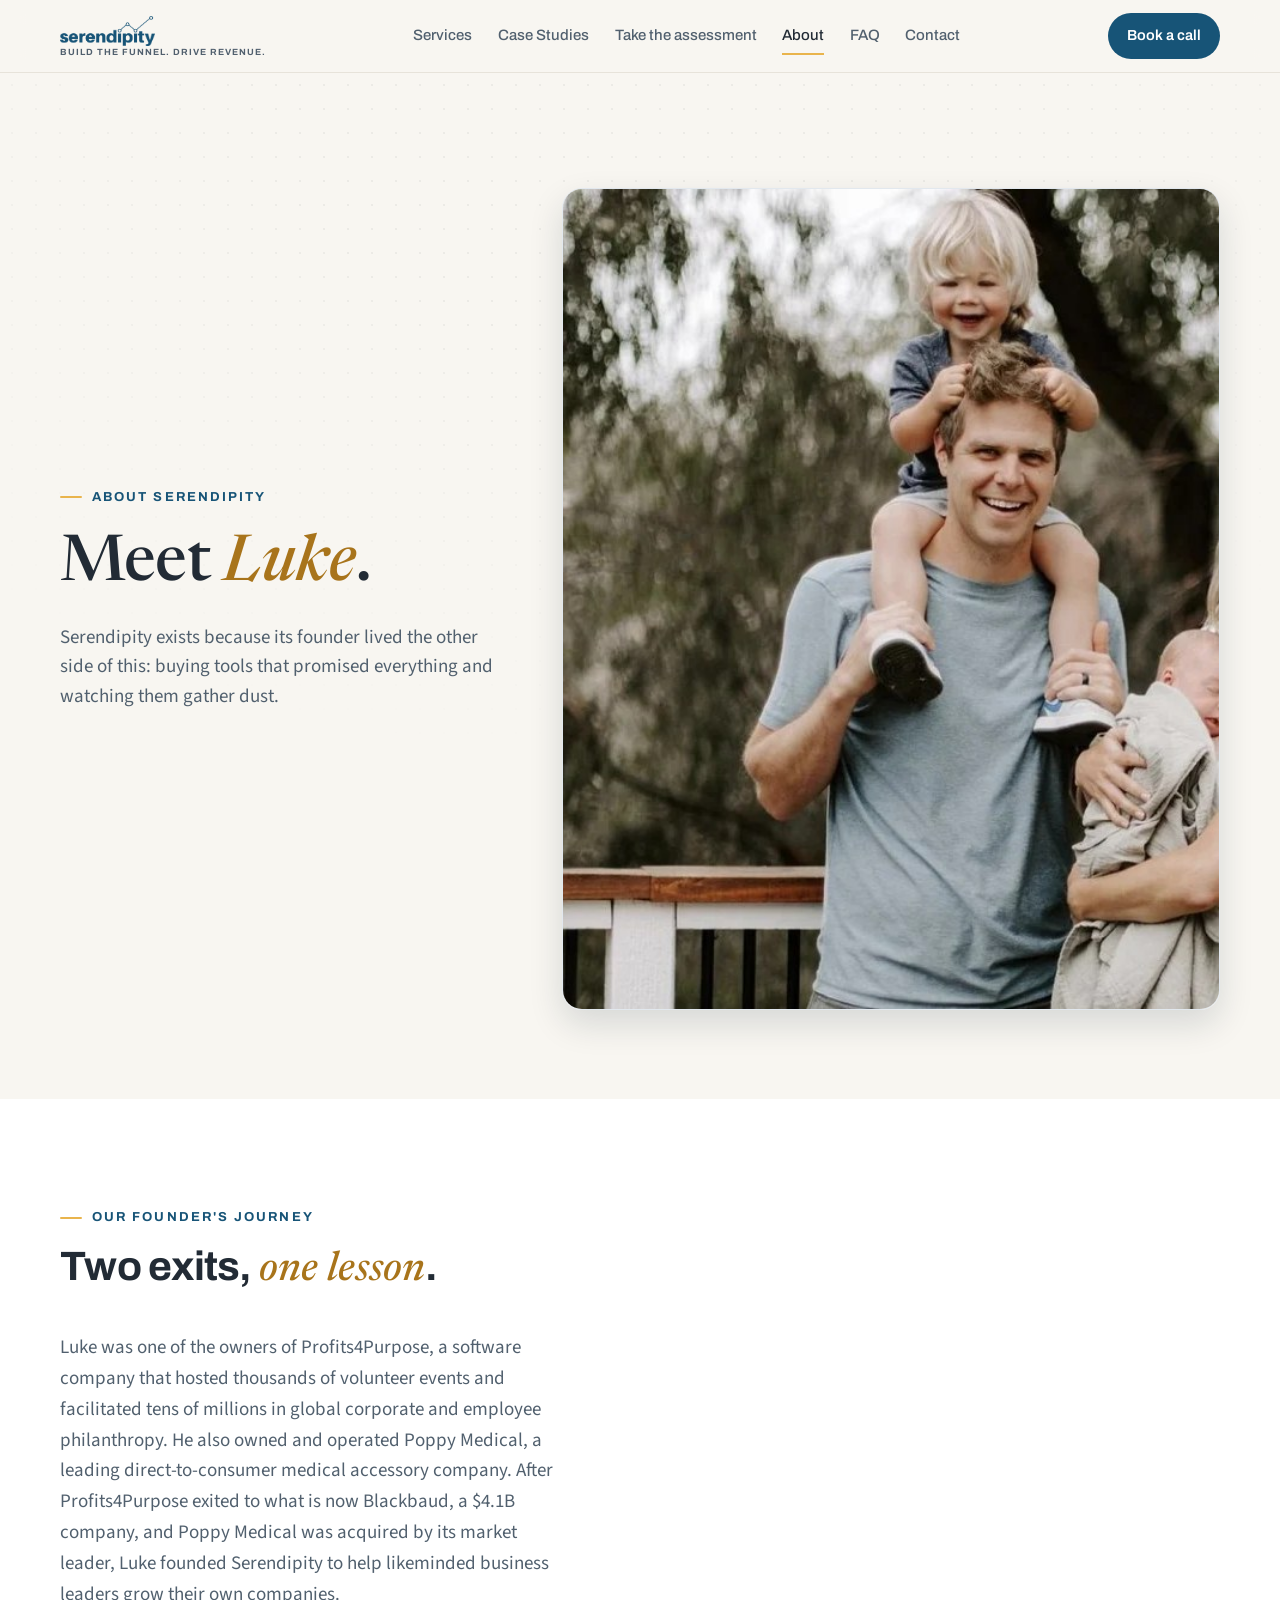
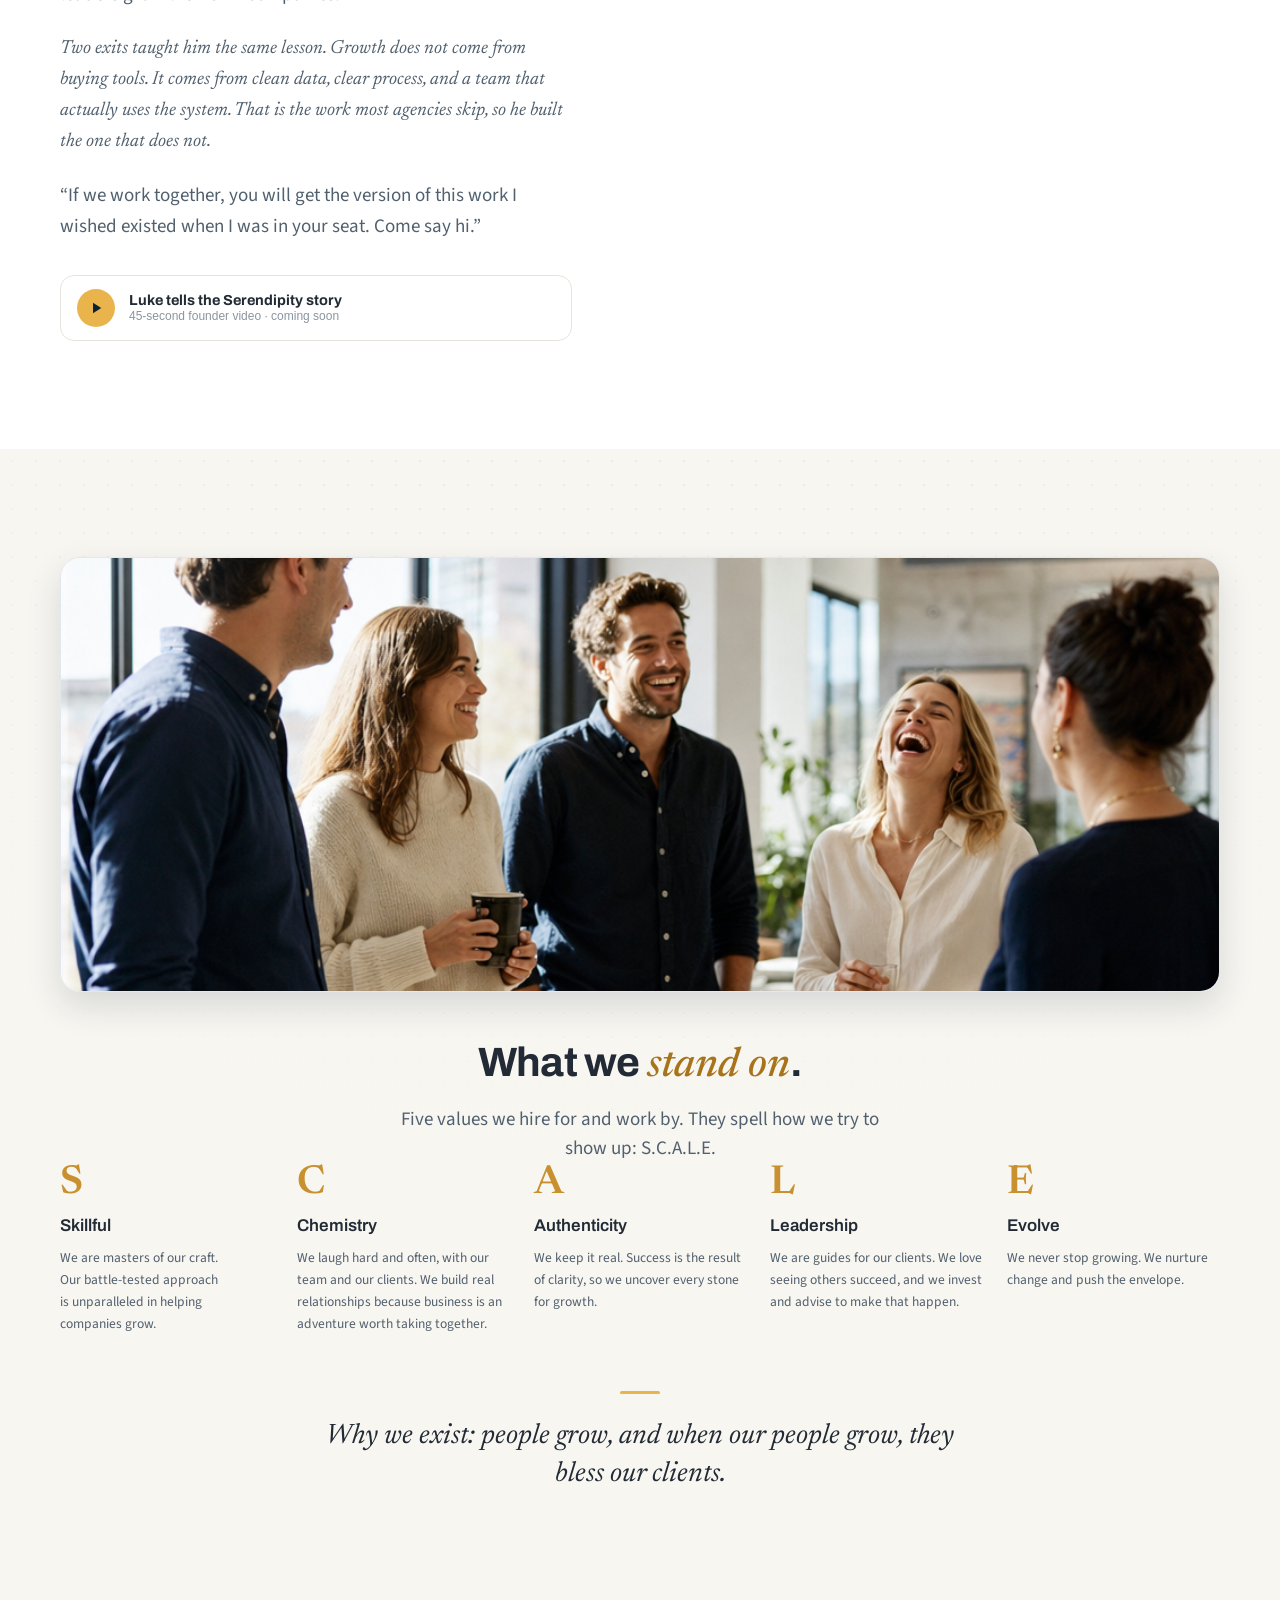
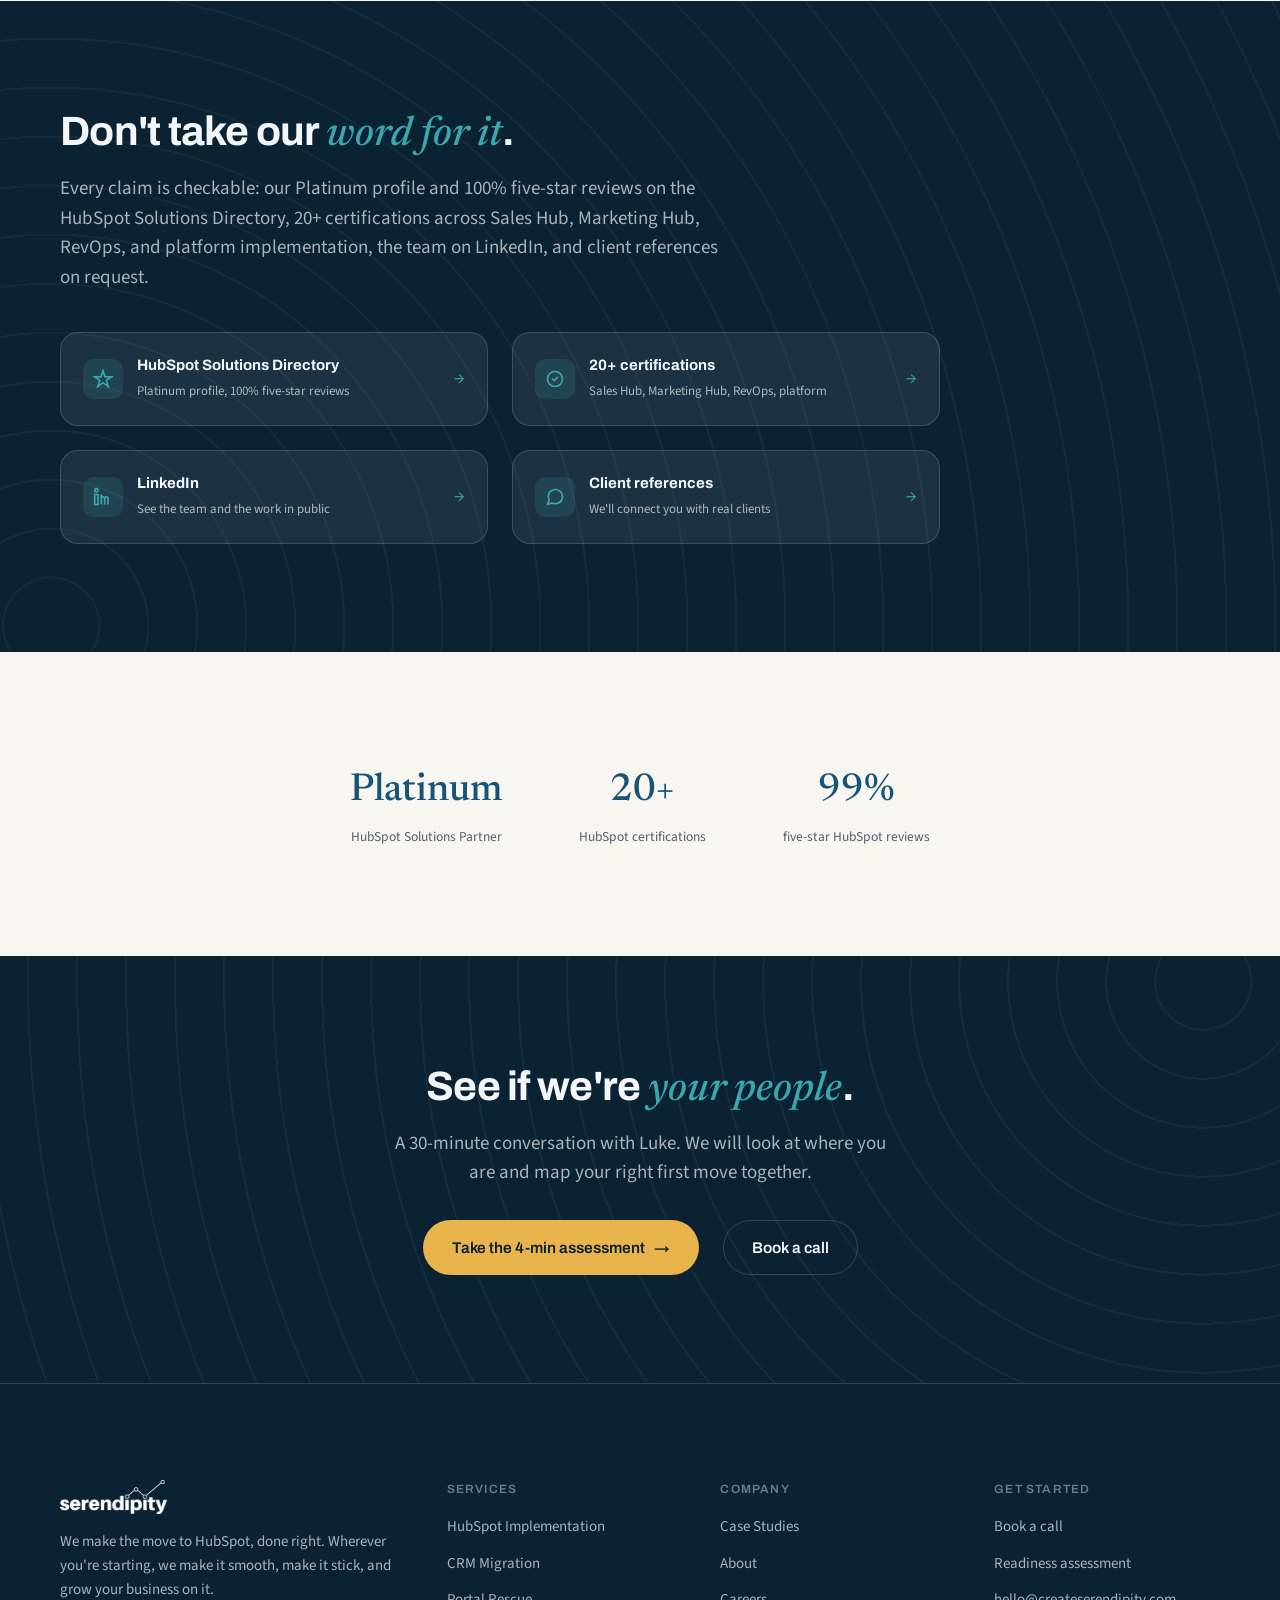
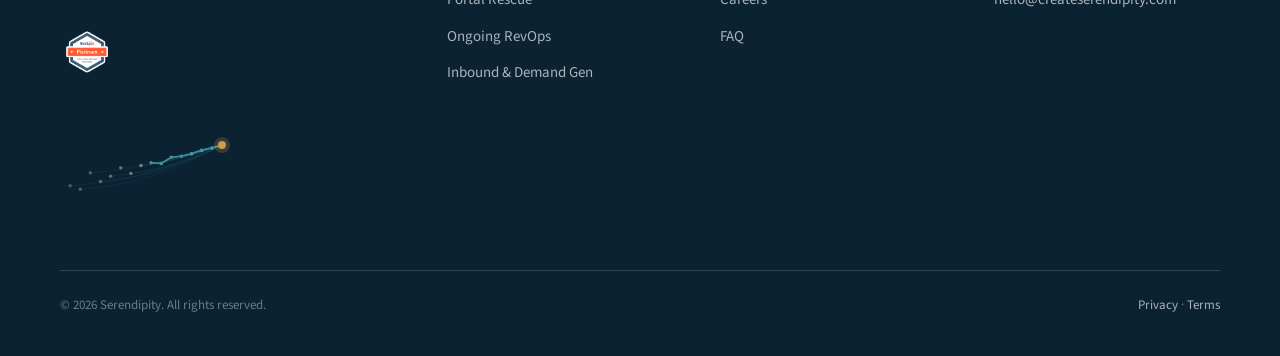
==== commit 44362ed8: "V2: diagnostic-first CTAs, manifesto, signature system, 2nd case study, careers Applies the V2 engin" ====
--- a/about.html
+++ b/about.html
@@ -28,7 +28,7 @@
 
 <header class="site-header" data-screen-label="Header">
   <div class="wrap">
-    <a class="logo-link" href="index.html" aria-label="Serendipity home"><img class="logo-img" src="assets/logo/serendipity-logo.png" alt="Serendipity"></a>
+    <a class="logo-link" href="index.html" aria-label="Serendipity home"><img class="logo-img" src="assets/logo/serendipity-logo.png" alt="Serendipity"><span class="logo-tag">Build the funnel. Drive revenue.</span></a>
     <nav class="main-nav" id="mainNav">
       <a href="index.html#help">Services</a>
       <a href="case-studies.html">Case Studies</a>
@@ -55,7 +55,7 @@
         <p class="lede">Serendipity exists because its founder lived the other side of this: buying tools that promised everything and watching them gather dust.</p>
       </div>
       <div class="luke-photo reveal d1">
-        <img src="assets/portrait/luke.jpg" alt="Luke, founder of Serendipity" class="luke-img">
+        <img src="assets/portrait/luke-portrait.jpg" alt="Luke, founder of Serendipity" class="luke-img" width="548" height="685">
       </div>
     </div>
   </section>
@@ -71,6 +71,13 @@
         <p style="font-size: var(--fs-body-lg); color: var(--c-ink-2); line-height: 1.62;">Luke was one of the owners of Profits4Purpose, a software company that hosted thousands of volunteer events and facilitated tens of millions in global corporate and employee philanthropy. He also owned and operated Poppy Medical, a leading direct-to-consumer medical accessory company. After Profits4Purpose exited to what is now Blackbaud, a $4.1B company, and Poppy Medical was acquired by its market leader, Luke founded Serendipity to help likeminded business leaders grow their own companies.</p>
         <p class="ed-quote">Two exits taught him the same lesson. Growth does not come from buying tools. It comes from clean data, clear process, and a team that actually uses the system. That is the work most agencies skip, so he built the one that does not.</p>
         <p style="font-size: var(--fs-body-lg); color: var(--c-ink-2); line-height: 1.62;">“If we work together, you will get the version of this work I wished existed when I was in your seat. Come say hi.”</p>
+      </div>
+      <!-- [SCAFFOLD] founder-told video slot (Luke exploring a 45-60s video) -->
+      <div class="founder-video reveal d1">
+        <button class="video-slot video-slot-light" type="button" aria-label="Founder video, coming soon" disabled>
+          <span class="video-slot-play"><svg width="18" height="18" viewBox="0 0 24 24" fill="currentColor" aria-hidden="true"><path d="M8 5v14l11-7z"/></svg></span>
+          <span class="video-slot-label"><b>Luke tells the Serendipity story</b><span>45-second founder video · coming soon</span></span>
+        </button>
       </div>
     </div>
   </section>
@@ -92,6 +99,7 @@
         <div class="scale-item"><span class="sc-letter">L</span><h4>Leadership</h4><p>We are guides for our clients. We love seeing others succeed, and we invest and advise to make that happen.</p></div>
         <div class="scale-item"><span class="sc-letter">E</span><h4>Evolve</h4><p>We never stop growing. We nurture change and push the envelope.</p></div>
       </div>
+      <p class="purpose-line reveal d1">Why we exist: people grow, and when our people grow, they bless our clients.</p>
     </div>
   </section>
 
@@ -146,8 +154,8 @@
         <p class="lede">A 30-minute conversation with Luke. We will look at where you are and map your right first move together.</p>
       </div>
       <div class="cta-row reveal d1">
-        <a class="btn btn-gold" href="contact.html">Book a call <span class="arrow">→</span></a>
-        <a class="btn btn-ghost" href="assessment.html">Take the 4-min assessment</a>
+        <a class="btn btn-gold" href="assessment.html">Take the 4-min assessment <span class="arrow">→</span></a>
+        <a class="btn btn-ghost" href="contact.html">Book a call</a>
       </div>
     </div>
   </section>
@@ -161,6 +169,7 @@
         <a class="logo-link" href="index.html"><img class="logo-img" src="assets/logo/serendipity-logo-white.png" alt="Serendipity"></a>
         <p>We make the move to HubSpot, done right. Wherever you're starting, we make it smooth, make it stick, and grow your business on it.</p>
         <img class="footer-badge" src="assets/badges/hubspot-platinum-badge.png" alt="HubSpot Platinum Solutions Partner">
+        <img class="footer-mark" src="assets/brand/convergence-mark-dark.svg" alt="" aria-hidden="true">
       </div>
       <div>
         <h4>Services</h4>
@@ -177,6 +186,7 @@
         <ul>
           <li><a href="case-studies.html">Case Studies</a></li>
           <li><a href="about.html">About</a></li>
+          <li><a href="careers.html">Careers</a></li>
           <li><a href="index.html#faq">FAQ</a></li>
         </ul>
       </div>
--- a/css/tokens.css
+++ b/css/tokens.css
@@ -83,6 +83,23 @@
   /* ---- Motion ---- */
   --ease: cubic-bezier(0.4, 0, 0.2, 1);
   --dur: 180ms;
+
+  /* ---- Friendly aliases (per build brief §2). Same values/roles as the
+     --c-* system above; these map 1:1 to HubSpot theme fields at port time. ---- */
+  --navy: var(--c-navy);
+  --gold: var(--c-marker);
+  --gold-deep: var(--c-marker-deep);
+  --cream: var(--c-paper);
+  --cool-gray: var(--c-cool);
+  --white: var(--c-surface);
+  --teal: var(--c-teal);
+  --teal-tint: var(--c-teal-light);
+  --brand-blue: var(--c-accent);
+  --ink: var(--c-ink);
+  --muted: var(--c-ink-2);
+  --font-display: var(--ff-display);
+  --font-ui: var(--ff-heading);
+  --font-body: var(--ff-body);
 }
 
 /* density tweak */
--- a/css/site.css
+++ b/css/site.css
@@ -125,3 +125,113 @@
 .pill-gold { color: #7A5410; }
 .contact-form .form-note,
 .g-note { color: var(--c-ink-2); }
+
+/* ==========================================================
+   V2 — logo lockup tagline (build brief §C)
+   ========================================================== */
+.site-header .logo-link { flex-direction: column; align-items: flex-start; gap: 2px; line-height: 1; }
+.logo-tag { font-family: var(--font-ui); font-size: 9px; font-weight: 700; letter-spacing: 0.11em; text-transform: uppercase; color: var(--muted); white-space: nowrap; }
+@media (max-width: 940px) { .logo-tag { display: none; } }
+
+/* ==========================================================
+   V2 — new homepage sections + signature system
+   ========================================================== */
+
+/* Hero serendipity sub-line (display italic, on the navy hero) */
+.hero-subline { font-family: var(--font-display); font-style: italic; font-size: clamp(18px, 2vw, 23px); line-height: 1.4; color: var(--c-on-dark); max-width: 26em; text-shadow: 0 1px 22px rgba(11,34,51,0.55); }
+
+/* Proof strip */
+.proof-strip { padding: clamp(26px, 4vw, 42px) 0; }
+.proof-strip-inner { display: flex; align-items: center; justify-content: center; gap: clamp(20px, 4vw, 56px); flex-wrap: wrap; }
+.proof-item { display: flex; align-items: center; gap: 16px; text-decoration: none; color: var(--c-ink); }
+.proof-item .num { font-family: var(--font-display); font-size: clamp(38px, 5vw, 56px); line-height: 1; color: #A8741B; }
+.proof-item .num.teal { color: var(--c-teal); }
+.proof-text { display: flex; flex-direction: column; line-height: 1.25; }
+.proof-text b { font-family: var(--font-ui); font-size: 16px; color: var(--c-ink); }
+.proof-text span { font-size: 14px; color: var(--c-ink-2); }
+.proof-item:hover .proof-text b { color: var(--c-accent); }
+.proof-sep { width: 1px; height: 52px; background: var(--c-line); flex: none; }
+@media (max-width: 620px) { .proof-strip-inner { flex-direction: column; } .proof-sep { width: 70px; height: 1px; } }
+
+/* Service-card custom viz (Migration / Rescue) */
+.svc-viz { aspect-ratio: 4 / 3; background: var(--c-cool); display: grid; place-items: center; padding: 4px; }
+.svc-viz svg { width: 100%; height: 100%; display: block; }
+
+/* Builders-first credibility line */
+.builders-line { max-width: 780px; margin: clamp(30px,4vw,44px) auto 0; text-align: center; font-family: var(--font-display); font-size: clamp(17px,1.9vw,22px); line-height: 1.5; color: var(--c-ink); }
+
+/* Growth-card link on navy */
+.grow-link { color: var(--c-teal-light); margin-top: 6px; }
+.grow-link:hover { color: #fff; }
+
+/* Manifesto */
+.manifesto-grid { display: grid; grid-template-columns: 1.02fr 0.98fr; gap: clamp(36px, 5vw, 72px); align-items: center; }
+.manifesto-copy { display: flex; flex-direction: column; gap: var(--s-3); align-items: flex-start; max-width: 36em; }
+.manifesto-copy p { color: var(--c-on-dark-2); font-size: var(--fs-body); line-height: 1.62; }
+.manifesto-copy p:first-of-type { color: var(--c-on-dark); font-size: var(--fs-body-lg); }
+.manifesto-viz { display: flex; flex-direction: column; gap: var(--s-3); }
+.engine-graphic { width: 100%; height: auto; display: block; }
+.video-slot { display: flex; align-items: center; gap: 14px; width: 100%; text-align: left; background: var(--c-navy-soft); border: 1px solid var(--c-navy-line); border-radius: 14px; padding: 13px 16px; color: var(--c-on-dark); cursor: not-allowed; }
+.video-slot-play { flex: none; width: 38px; height: 38px; border-radius: 50%; background: var(--c-marker); color: var(--c-navy); display: grid; place-items: center; }
+.video-slot-label { display: flex; flex-direction: column; line-height: 1.3; }
+.video-slot-label b { font-family: var(--font-ui); font-size: 14.5px; color: var(--c-on-dark); }
+.video-slot-label span { font-size: 12px; color: var(--c-on-dark-3); }
+@media (max-width: 1000px) { .manifesto-grid { grid-template-columns: 1fr; } }
+
+/* Built for where HubSpot is going */
+.horizon-grid { display: grid; grid-template-columns: repeat(3, 1fr); gap: clamp(24px, 3vw, 48px); margin-top: var(--s-6); }
+.horizon-item { display: flex; flex-direction: column; gap: 10px; align-items: flex-start; }
+.horizon-ico { width: 52px; height: 52px; border-radius: 14px; background: var(--c-accent-soft); border: 1px solid var(--c-accent-line); color: var(--c-accent); display: grid; place-items: center; }
+.horizon-ico svg { width: 30px; height: 30px; }
+.horizon-item h4 { font-size: 19px; }
+.horizon-item p { font-size: var(--fs-sm); color: var(--c-ink-2); line-height: 1.55; }
+@media (max-width: 760px) { .horizon-grid { grid-template-columns: 1fr; gap: var(--s-4); } }
+
+/* 40/40/20 plan stat */
+.plan-why { max-width: 720px; margin: 0 auto; display: flex; flex-direction: column; gap: var(--s-2); }
+.ss-bar { display: flex; height: 84px; border-radius: 14px; overflow: hidden; box-shadow: var(--shadow-card); }
+.ss-seg { display: flex; flex-direction: column; align-items: center; justify-content: center; gap: 2px; padding: 0 6px; text-align: center; }
+.ss-seg b { font-family: var(--font-display); font-weight: 500; font-size: clamp(22px, 2.6vw, 32px); line-height: 1; }
+.ss-seg span { font-family: var(--font-ui); font-size: 11px; font-weight: 600; letter-spacing: 0.05em; text-transform: uppercase; }
+.ss-seg.gold { background: var(--c-marker); color: var(--c-navy); }
+.ss-seg.gold2 { background: color-mix(in oklab, var(--c-marker) 74%, #fff); color: var(--c-navy); }
+.ss-seg.muted { background: #E4E0D6; color: var(--c-ink-2); }
+.ss-cap { text-align: center; max-width: 60ch; margin: 0 auto; color: var(--c-ink-2); font-size: var(--fs-sm); }
+
+/* Plan closing line */
+.plan-close { text-align: center; font-family: var(--font-display); font-style: italic; font-size: clamp(18px, 2vw, 24px); color: var(--c-ink); margin-top: var(--s-2); }
+
+/* Results — second case one-liner */
+.case-second { display: flex; align-items: center; gap: clamp(18px, 3vw, 32px); margin-top: var(--s-4); padding: clamp(20px,2.6vw,28px) clamp(22px,3vw,32px); background: var(--c-paper); border: 1px solid var(--c-line); border-radius: var(--r-card); text-decoration: none; transition: border-color var(--dur) var(--ease), transform var(--dur) var(--ease); }
+.case-second:hover { border-color: var(--c-teal); transform: translateY(-2px); }
+.case-second-num { flex: none; display: flex; flex-direction: column; align-items: center; line-height: 1; }
+.case-second-num .num { font-size: clamp(34px, 4vw, 46px); }
+.case-second-num > span:last-child { font-size: 12px; color: var(--c-ink-3); margin-top: 4px; }
+.case-second-text { display: flex; flex-direction: column; gap: 4px; }
+.case-second-text b { font-family: var(--font-ui); font-size: 16px; color: var(--c-ink); }
+.case-second-text > span { font-size: var(--fs-sm); color: var(--c-ink-2); }
+.case-second-cta { flex: none; font-family: var(--font-ui); font-weight: 600; font-size: 14.5px; color: var(--c-accent); white-space: nowrap; display: inline-flex; gap: 6px; align-items: center; }
+@media (max-width: 700px) { .case-second { flex-direction: column; align-items: flex-start; } }
+
+/* Footer signature mark (the "footer" reuse of the convergence motif) */
+.footer-mark { width: 188px; max-width: 62%; height: auto; margin-top: var(--s-3); opacity: 0.85; }
+
+/* Case Studies — Affordable Blinds (built + stat-forward, no fabricated dashboard) */
+.case-card.cs-built { grid-template-columns: 1.1fr 0.9fr; }
+.cs-story { padding: clamp(28px,3.6vw,46px); display: flex; flex-direction: column; gap: var(--s-3); }
+.cs-pbo { display: flex; flex-direction: column; gap: var(--s-3); }
+.pbo-item { display: flex; flex-direction: column; gap: 5px; }
+.pbo-tag { font-family: var(--font-ui); font-size: 11px; font-weight: 700; letter-spacing: 0.1em; text-transform: uppercase; color: var(--c-accent); }
+.pbo-item:last-child .pbo-tag { color: var(--c-teal); }
+.pbo-item p { font-size: var(--fs-sm); color: var(--c-ink-2); line-height: 1.6; }
+.cs-built .case-quote { font-size: clamp(18px,2vw,23px); border-top: 1px solid var(--c-line); padding-top: var(--s-3); margin-top: 4px; }
+.more-soon { text-align: center; max-width: 62ch; margin: 0 auto; color: var(--c-ink-2); font-size: var(--fs-body); line-height: 1.6; }
+@media (max-width: 1000px) { .case-card.cs-built { grid-template-columns: 1fr; } }
+
+/* About — light founder-video slot + warm purpose line */
+.founder-video { margin-top: var(--s-4); max-width: 64ch; }
+.video-slot-light { background: var(--c-surface); border: 1px solid var(--c-line); color: var(--c-ink); }
+.video-slot-light .video-slot-label b { color: var(--c-ink); }
+.video-slot-light .video-slot-label span { color: var(--c-ink-3); }
+.purpose-line { text-align: center; max-width: 42ch; margin: clamp(36px,5vw,56px) auto 0; font-family: var(--font-display); font-style: italic; font-size: clamp(20px,2.4vw,28px); line-height: 1.35; color: var(--c-ink); }
+.purpose-line::before { content: ""; display: block; width: 40px; height: 3px; border-radius: 3px; background: var(--c-marker); margin: 0 auto var(--s-3); }
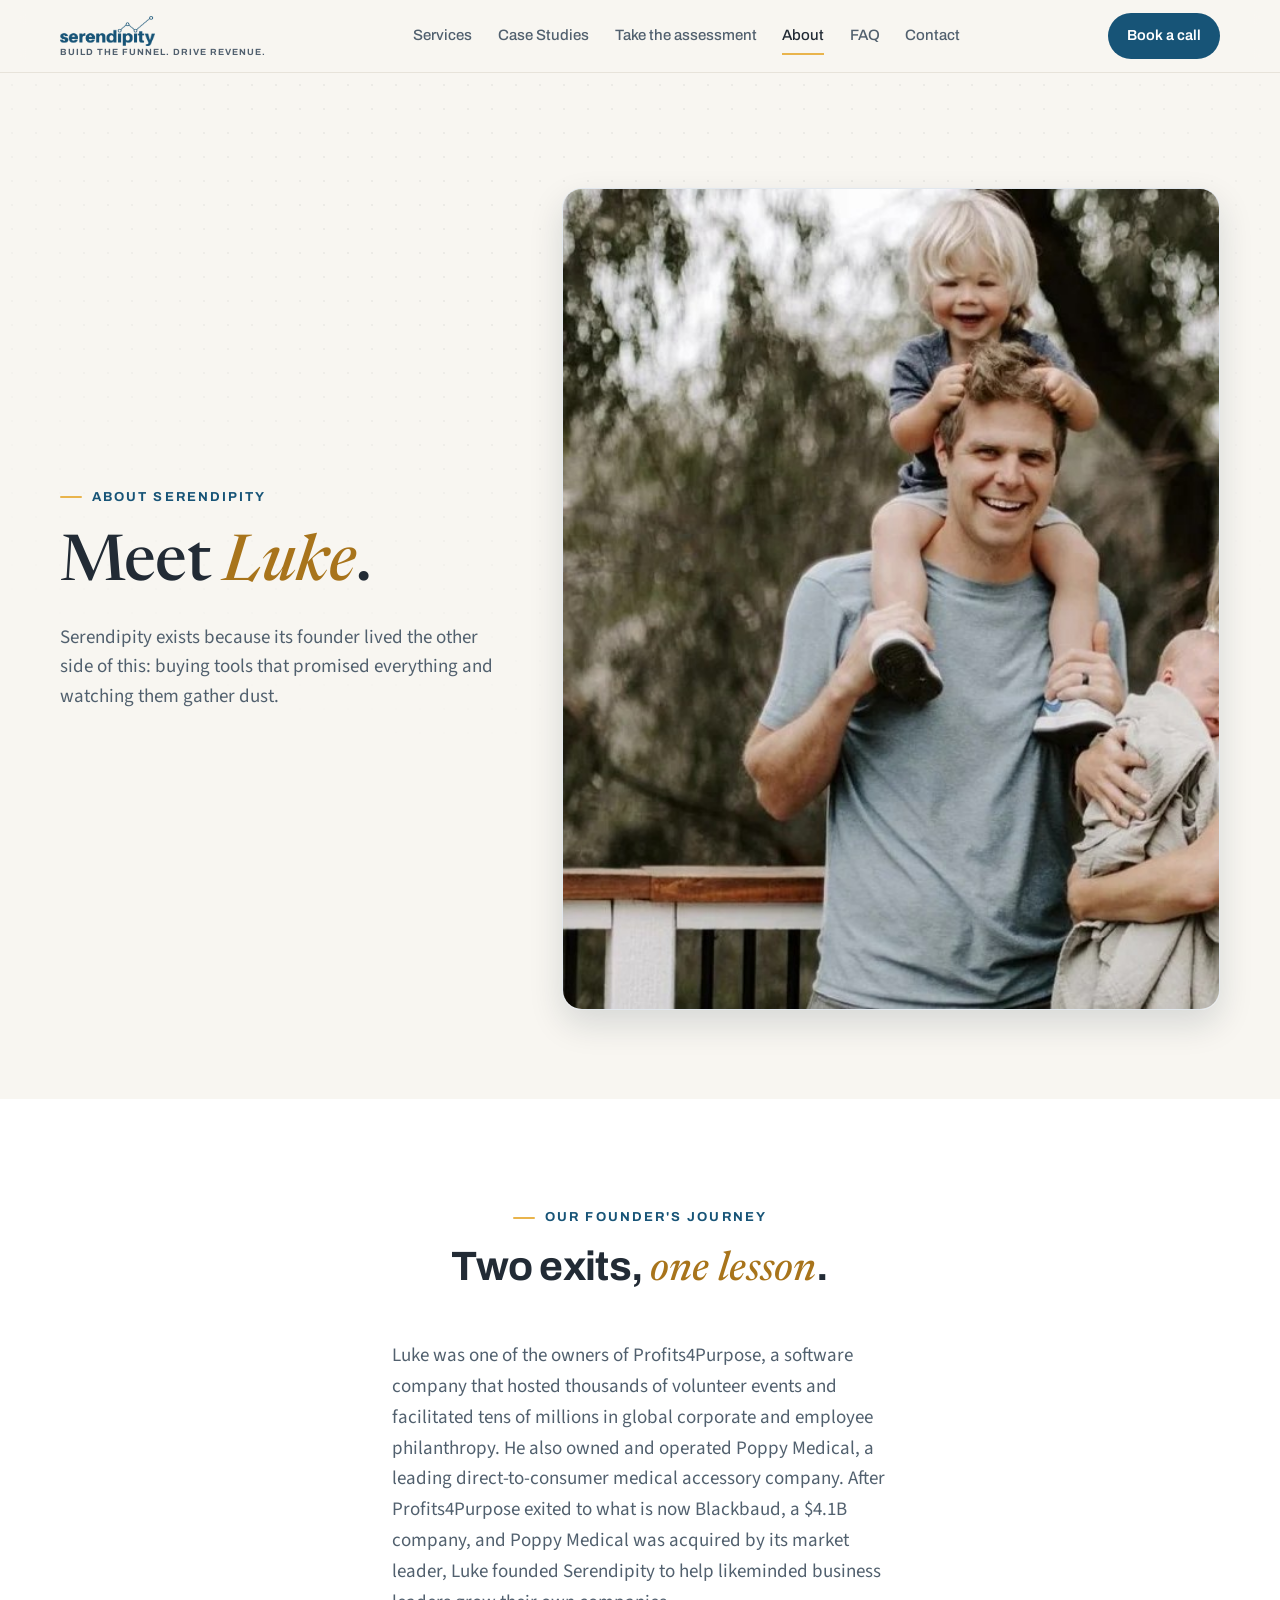
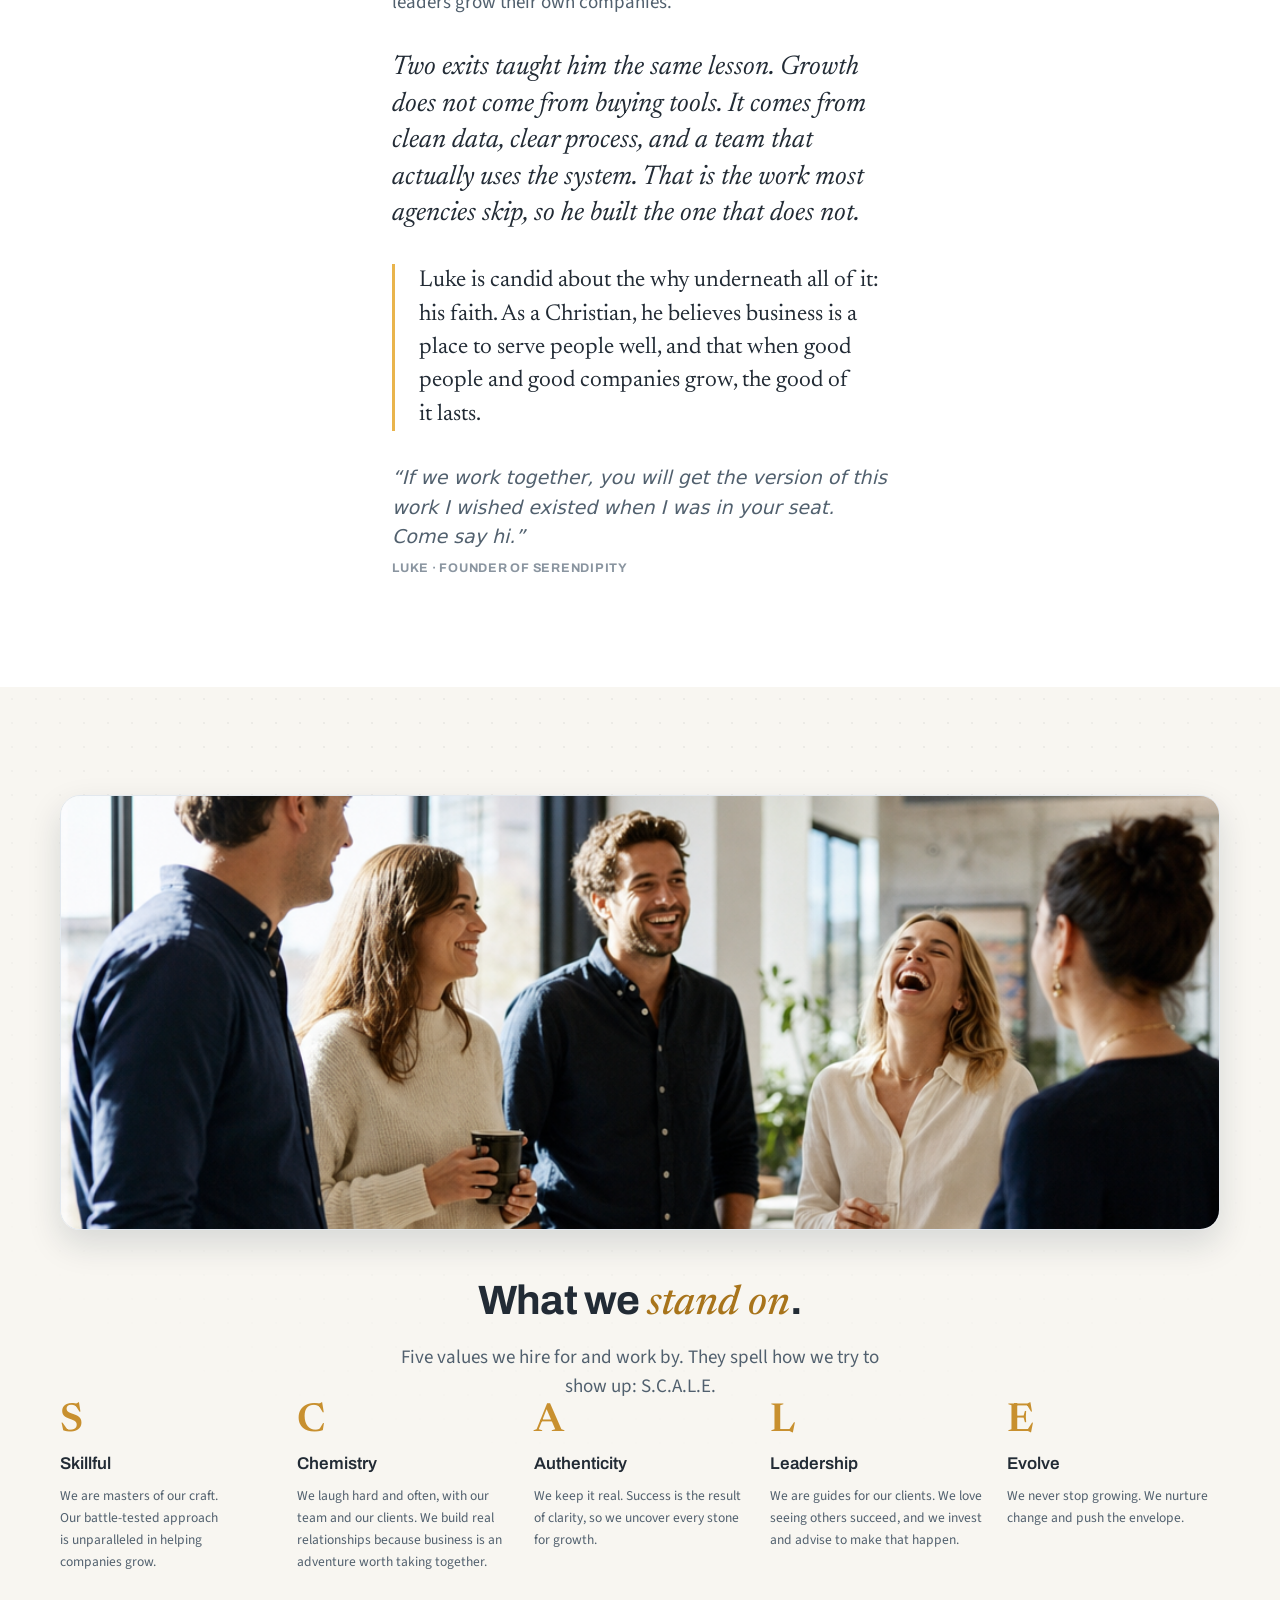
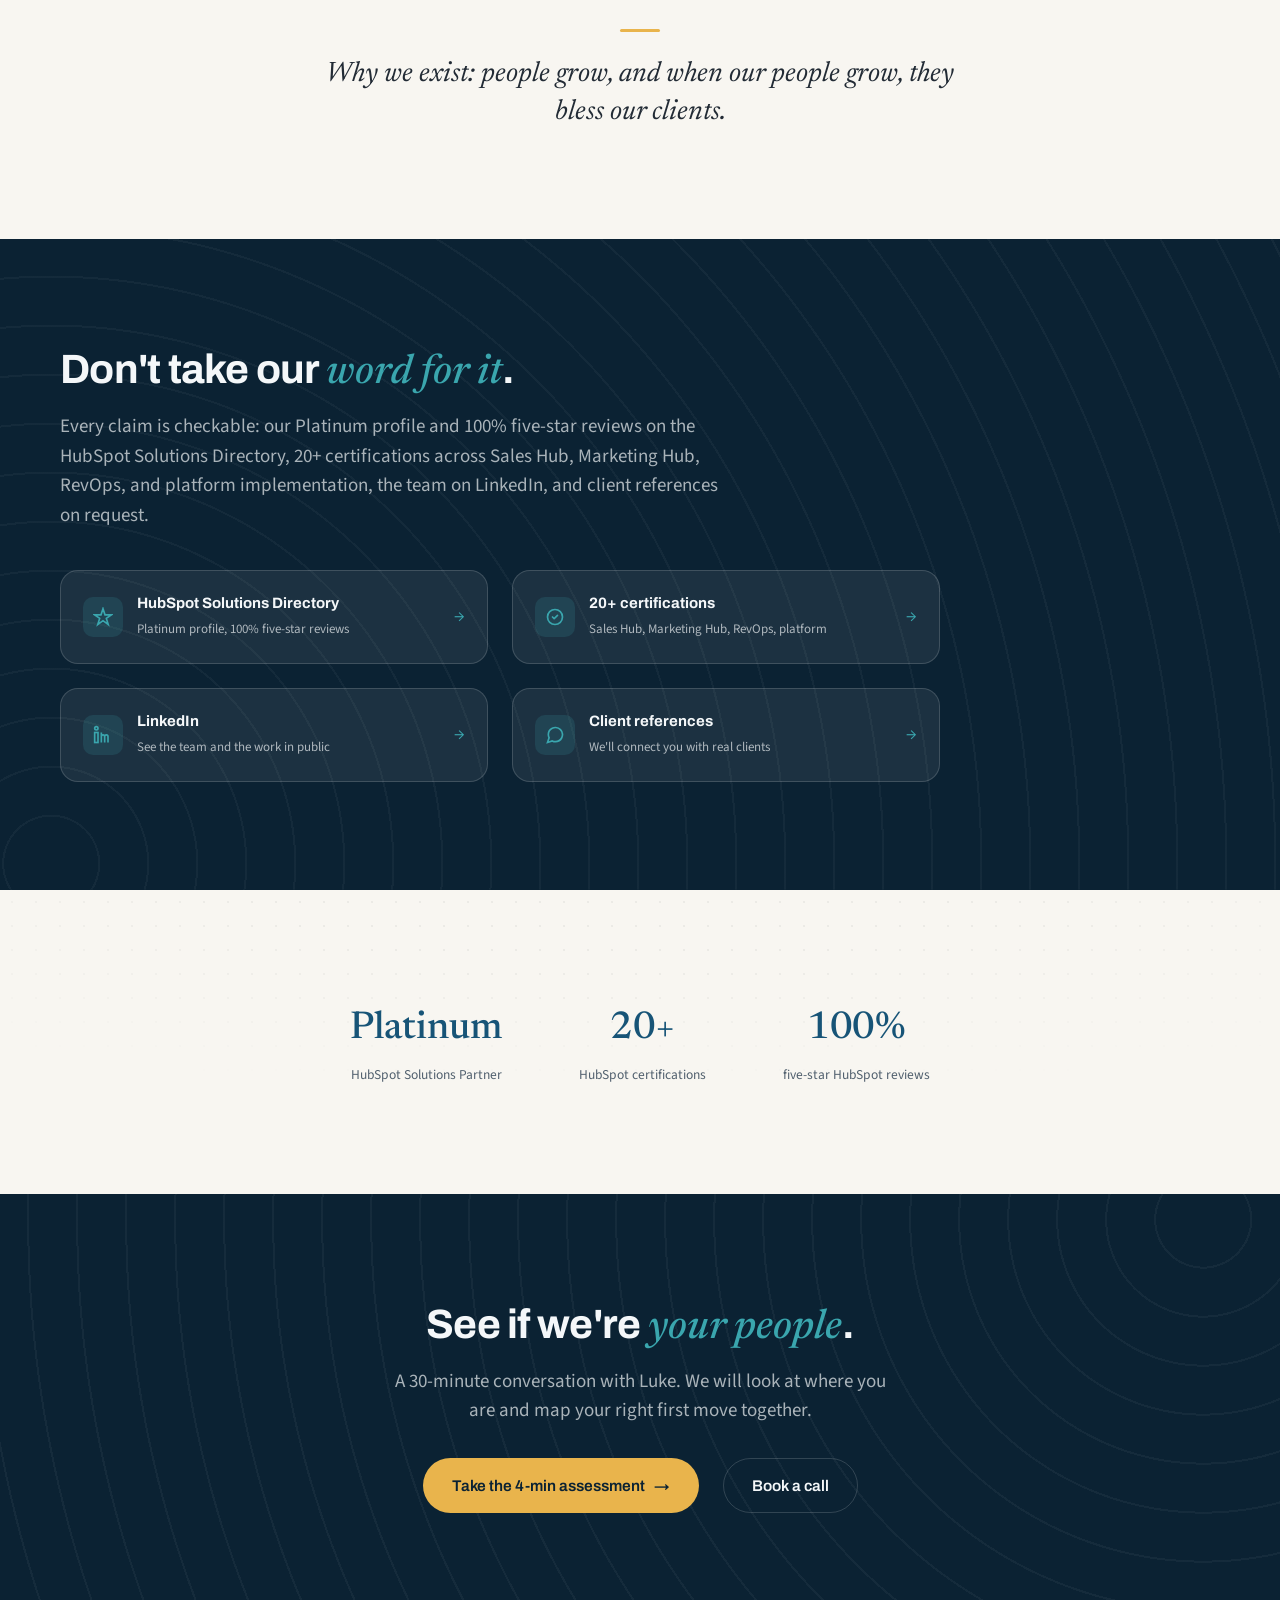
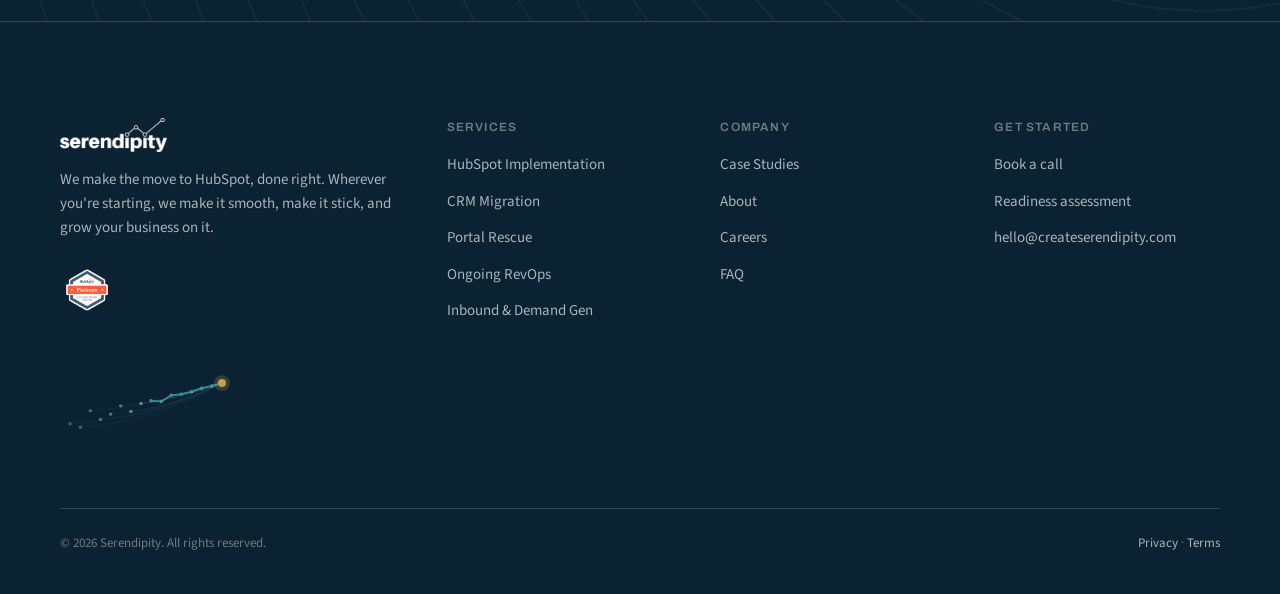
==== commit b5966771: "About: rebuild founder's journey, remove video slot, add faith line - Founder's journey was a left-h" ====
--- a/about.html
+++ b/about.html
@@ -60,24 +60,19 @@
     </div>
   </section>
 
-  <!-- 2 · Our founder's journey -->
+  <!-- 2 · Our founder's journey (centered editorial letter) -->
   <section class="scheme-white" data-screen-label="Founder's journey">
     <div class="wrap">
-      <div class="section-head reveal" style="margin-bottom: var(--s-5);">
+      <div class="section-head center reveal" style="margin: 0 auto var(--s-6);">
         <p class="eyebrow">Our founder's journey</p>
         <h2>Two exits, <span class="hl-gold">one lesson</span>.</h2>
       </div>
-      <div class="ed-prose reveal d1" style="max-width: 64ch;">
-        <p style="font-size: var(--fs-body-lg); color: var(--c-ink-2); line-height: 1.62;">Luke was one of the owners of Profits4Purpose, a software company that hosted thousands of volunteer events and facilitated tens of millions in global corporate and employee philanthropy. He also owned and operated Poppy Medical, a leading direct-to-consumer medical accessory company. After Profits4Purpose exited to what is now Blackbaud, a $4.1B company, and Poppy Medical was acquired by its market leader, Luke founded Serendipity to help likeminded business leaders grow their own companies.</p>
+      <div class="founder-letter reveal d1">
+        <p>Luke was one of the owners of Profits4Purpose, a software company that hosted thousands of volunteer events and facilitated tens of millions in global corporate and employee philanthropy. He also owned and operated Poppy Medical, a leading direct-to-consumer medical accessory company. After Profits4Purpose exited to what is now Blackbaud, a $4.1B company, and Poppy Medical was acquired by its market leader, Luke founded Serendipity to help likeminded business leaders grow their own companies.</p>
         <p class="ed-quote">Two exits taught him the same lesson. Growth does not come from buying tools. It comes from clean data, clear process, and a team that actually uses the system. That is the work most agencies skip, so he built the one that does not.</p>
-        <p style="font-size: var(--fs-body-lg); color: var(--c-ink-2); line-height: 1.62;">“If we work together, you will get the version of this work I wished existed when I was in your seat. Come say hi.”</p>
-      </div>
-      <!-- [SCAFFOLD] founder-told video slot (Luke exploring a 45-60s video) -->
-      <div class="founder-video reveal d1">
-        <button class="video-slot video-slot-light" type="button" aria-label="Founder video, coming soon" disabled>
-          <span class="video-slot-play"><svg width="18" height="18" viewBox="0 0 24 24" fill="currentColor" aria-hidden="true"><path d="M8 5v14l11-7z"/></svg></span>
-          <span class="video-slot-label"><b>Luke tells the Serendipity story</b><span>45-second founder video · coming soon</span></span>
-        </button>
+        <!-- [CONFIRM with Luke] DRAFT faith line — replace with Luke's own words before launch -->
+        <p class="founder-faith">Luke is candid about the why underneath all of it: his faith. As a Christian, he believes business is a place to serve people well, and that when good people and good companies grow, the good of it lasts.</p>
+        <p class="founder-signoff">“If we work together, you will get the version of this work I wished existed when I was in your seat. Come say hi.”<span class="founder-sig">Luke · founder of Serendipity</span></p>
       </div>
     </div>
   </section>
--- a/css/site.css
+++ b/css/site.css
@@ -16,6 +16,8 @@
 }
 .hero-copy h1,
 .hero-copy .lede { text-shadow: 0 1px 22px rgba(11,34,51,0.55); }
+/* the gold "done right." marker has its own solid background — no shadow on its text */
+.hero .mark-it { text-shadow: none; }
 
 /* ==========================================================
    RESPONSIVE / MOBILE PASS
@@ -169,8 +171,14 @@
 .manifesto-copy { display: flex; flex-direction: column; gap: var(--s-3); align-items: flex-start; max-width: 36em; }
 .manifesto-copy p { color: var(--c-on-dark-2); font-size: var(--fs-body); line-height: 1.62; }
 .manifesto-copy p:first-of-type { color: var(--c-on-dark); font-size: var(--fs-body-lg); }
-.manifesto-viz { display: flex; flex-direction: column; gap: var(--s-3); }
+.manifesto-viz { display: flex; flex-direction: column; gap: var(--s-4); }
+.manifesto-photo { width: 100%; aspect-ratio: 16 / 10; object-fit: cover; border-radius: var(--r-media); display: block; box-shadow: var(--shadow-float); border: 1px solid var(--c-navy-line); }
 .engine-graphic { width: 100%; height: auto; display: block; }
+
+/* "How we help" warm team band */
+.help-banner { margin: 0 auto var(--s-6); border-radius: var(--r-media); overflow: hidden; box-shadow: var(--shadow-card-hover); border: 1px solid var(--c-line-cool); aspect-ratio: 2.8 / 1; max-height: 360px; }
+.help-banner img { width: 100%; height: 100%; object-fit: cover; object-position: center 38%; display: block; }
+@media (max-width: 760px) { .help-banner { aspect-ratio: 16 / 10; max-height: none; } }
 .video-slot { display: flex; align-items: center; gap: 14px; width: 100%; text-align: left; background: var(--c-navy-soft); border: 1px solid var(--c-navy-line); border-radius: 14px; padding: 13px 16px; color: var(--c-on-dark); cursor: not-allowed; }
 .video-slot-play { flex: none; width: 38px; height: 38px; border-radius: 50%; background: var(--c-marker); color: var(--c-navy); display: grid; place-items: center; }
 .video-slot-label { display: flex; flex-direction: column; line-height: 1.3; }
@@ -222,16 +230,17 @@
 .cs-pbo { display: flex; flex-direction: column; gap: var(--s-3); }
 .pbo-item { display: flex; flex-direction: column; gap: 5px; }
 .pbo-tag { font-family: var(--font-ui); font-size: 11px; font-weight: 700; letter-spacing: 0.1em; text-transform: uppercase; color: var(--c-accent); }
-.pbo-item:last-child .pbo-tag { color: var(--c-teal); }
+.pbo-item:last-child .pbo-tag { color: #0C6B74; }
 .pbo-item p { font-size: var(--fs-sm); color: var(--c-ink-2); line-height: 1.6; }
 .cs-built .case-quote { font-size: clamp(18px,2vw,23px); border-top: 1px solid var(--c-line); padding-top: var(--s-3); margin-top: 4px; }
 .more-soon { text-align: center; max-width: 62ch; margin: 0 auto; color: var(--c-ink-2); font-size: var(--fs-body); line-height: 1.6; }
 @media (max-width: 1000px) { .case-card.cs-built { grid-template-columns: 1fr; } }
 
-/* About — light founder-video slot + warm purpose line */
-.founder-video { margin-top: var(--s-4); max-width: 64ch; }
-.video-slot-light { background: var(--c-surface); border: 1px solid var(--c-line); color: var(--c-ink); }
-.video-slot-light .video-slot-label b { color: var(--c-ink); }
-.video-slot-light .video-slot-label span { color: var(--c-ink-3); }
+/* About — founder's journey (centered editorial letter) + warm purpose line */
+.founder-letter { max-width: 62ch; margin: 0 auto; display: flex; flex-direction: column; gap: var(--s-4); }
+.founder-letter > p:first-child { font-size: var(--fs-body-lg); color: var(--c-ink-2); line-height: 1.62; }
+.founder-faith { font-family: var(--font-display); font-size: clamp(19px,1.9vw,23px); line-height: 1.45; color: var(--c-ink); padding-left: var(--s-3); border-left: 3px solid var(--c-marker); }
+.founder-signoff { font-size: var(--fs-body-lg); color: var(--c-ink-2); font-style: italic; line-height: 1.55; }
+.founder-sig { display: block; margin-top: 8px; font-style: normal; font-family: var(--font-ui); font-weight: 700; font-size: 12.5px; letter-spacing: 0.06em; text-transform: uppercase; color: var(--c-ink-3); }
 .purpose-line { text-align: center; max-width: 42ch; margin: clamp(36px,5vw,56px) auto 0; font-family: var(--font-display); font-style: italic; font-size: clamp(20px,2.4vw,28px); line-height: 1.35; color: var(--c-ink); }
 .purpose-line::before { content: ""; display: block; width: 40px; height: 3px; border-radius: 3px; background: var(--c-marker); margin: 0 auto var(--s-3); }
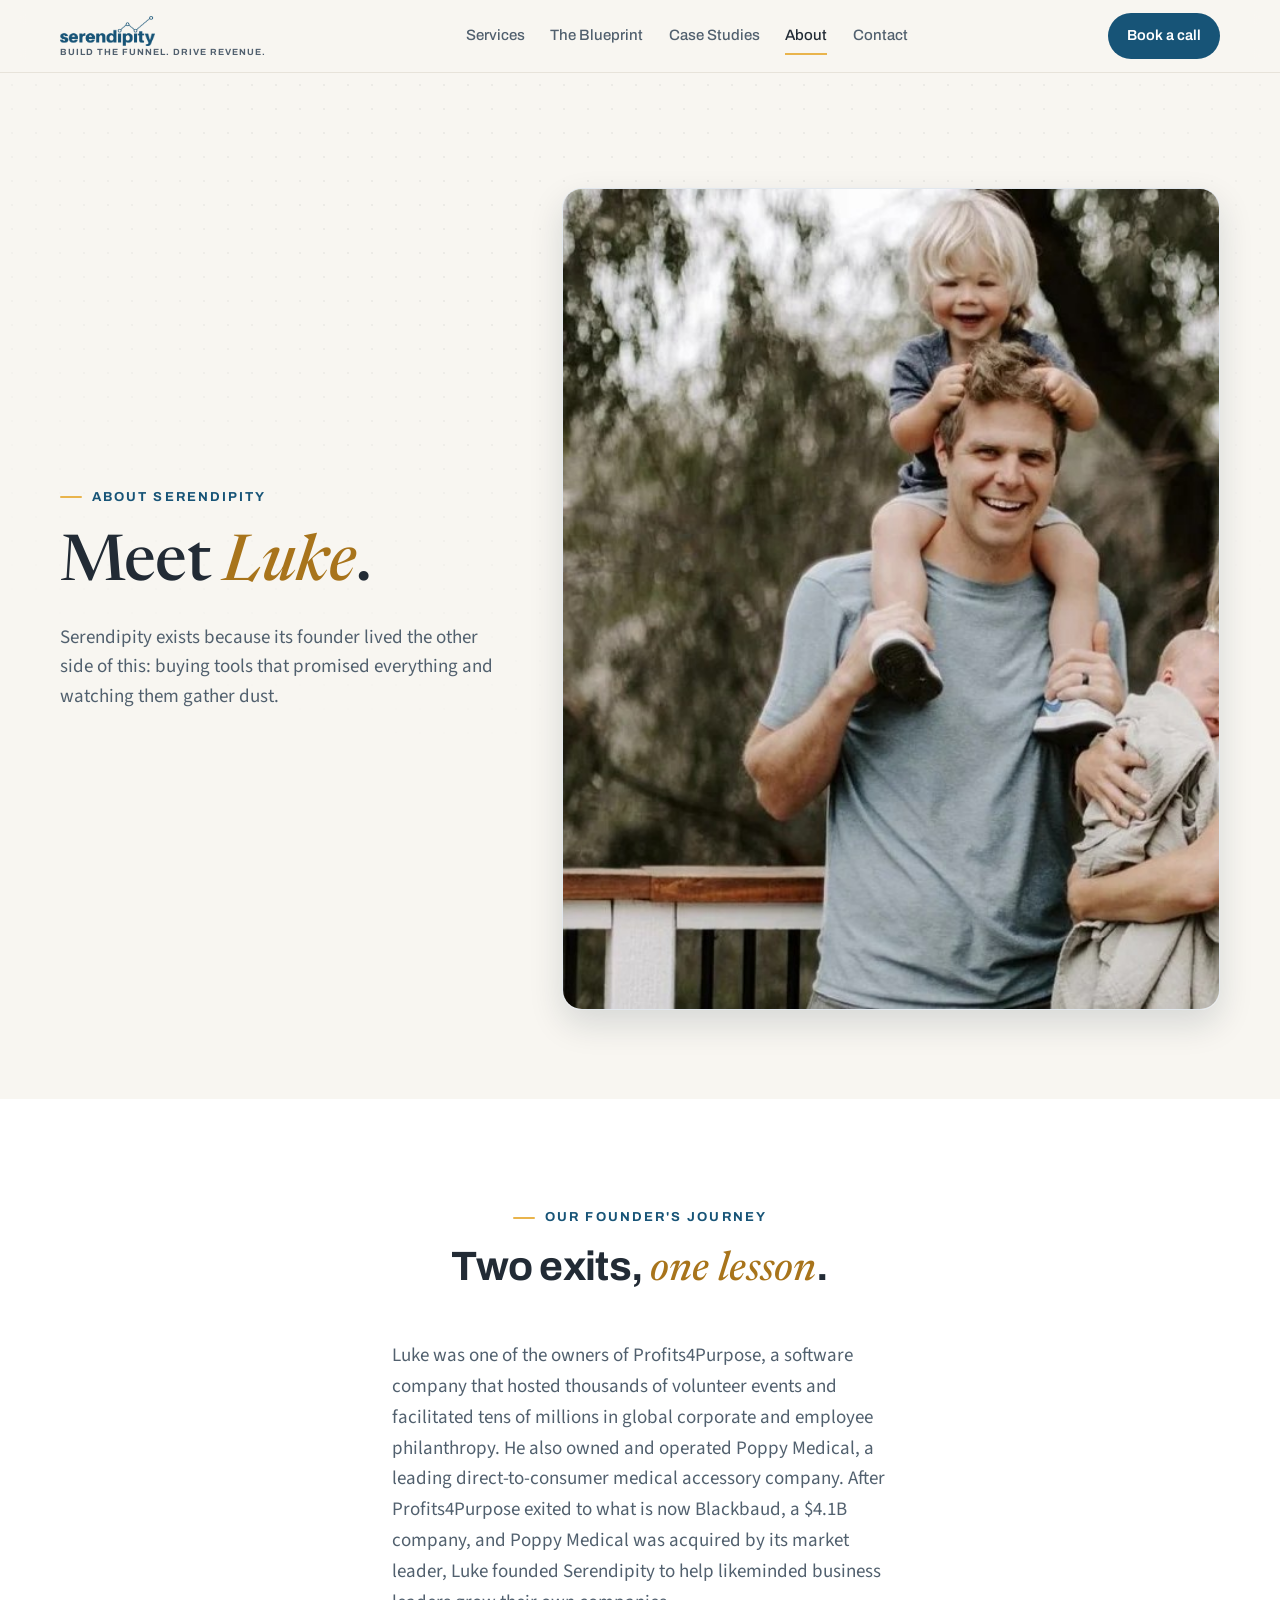
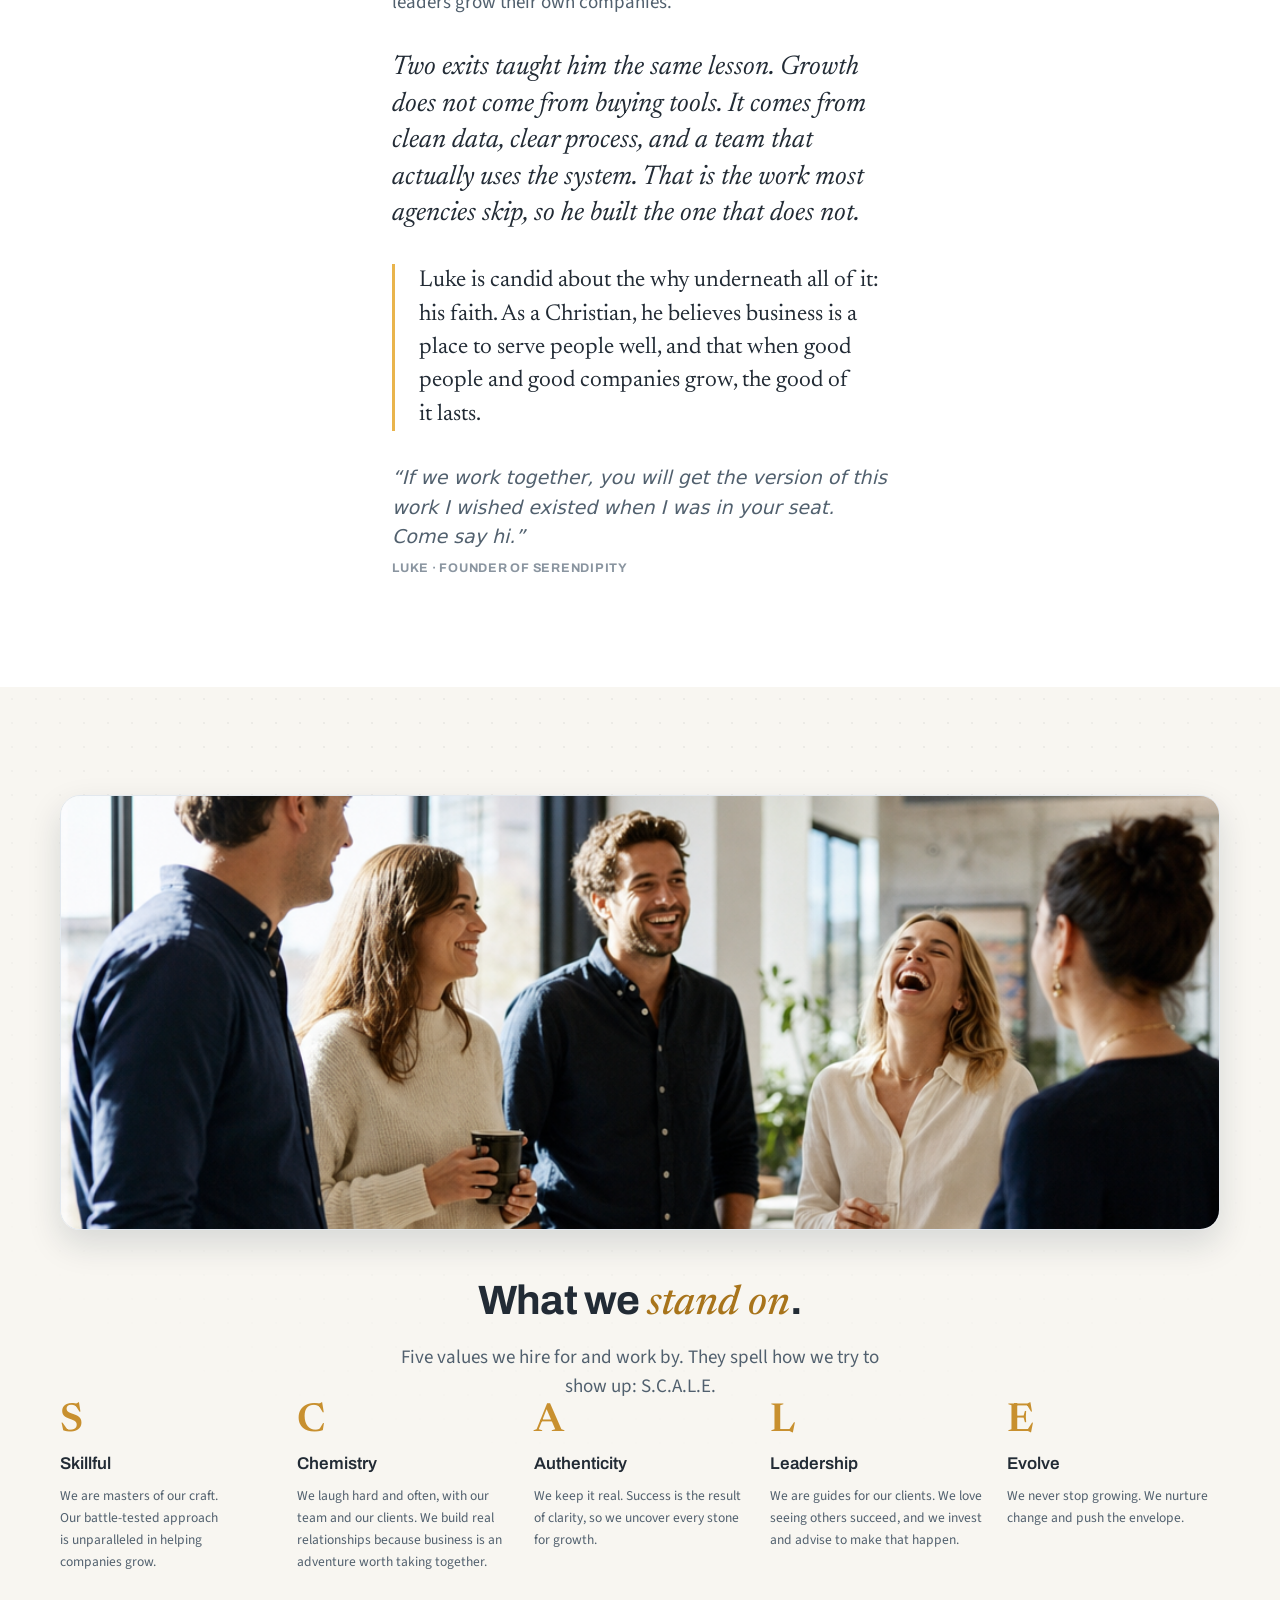
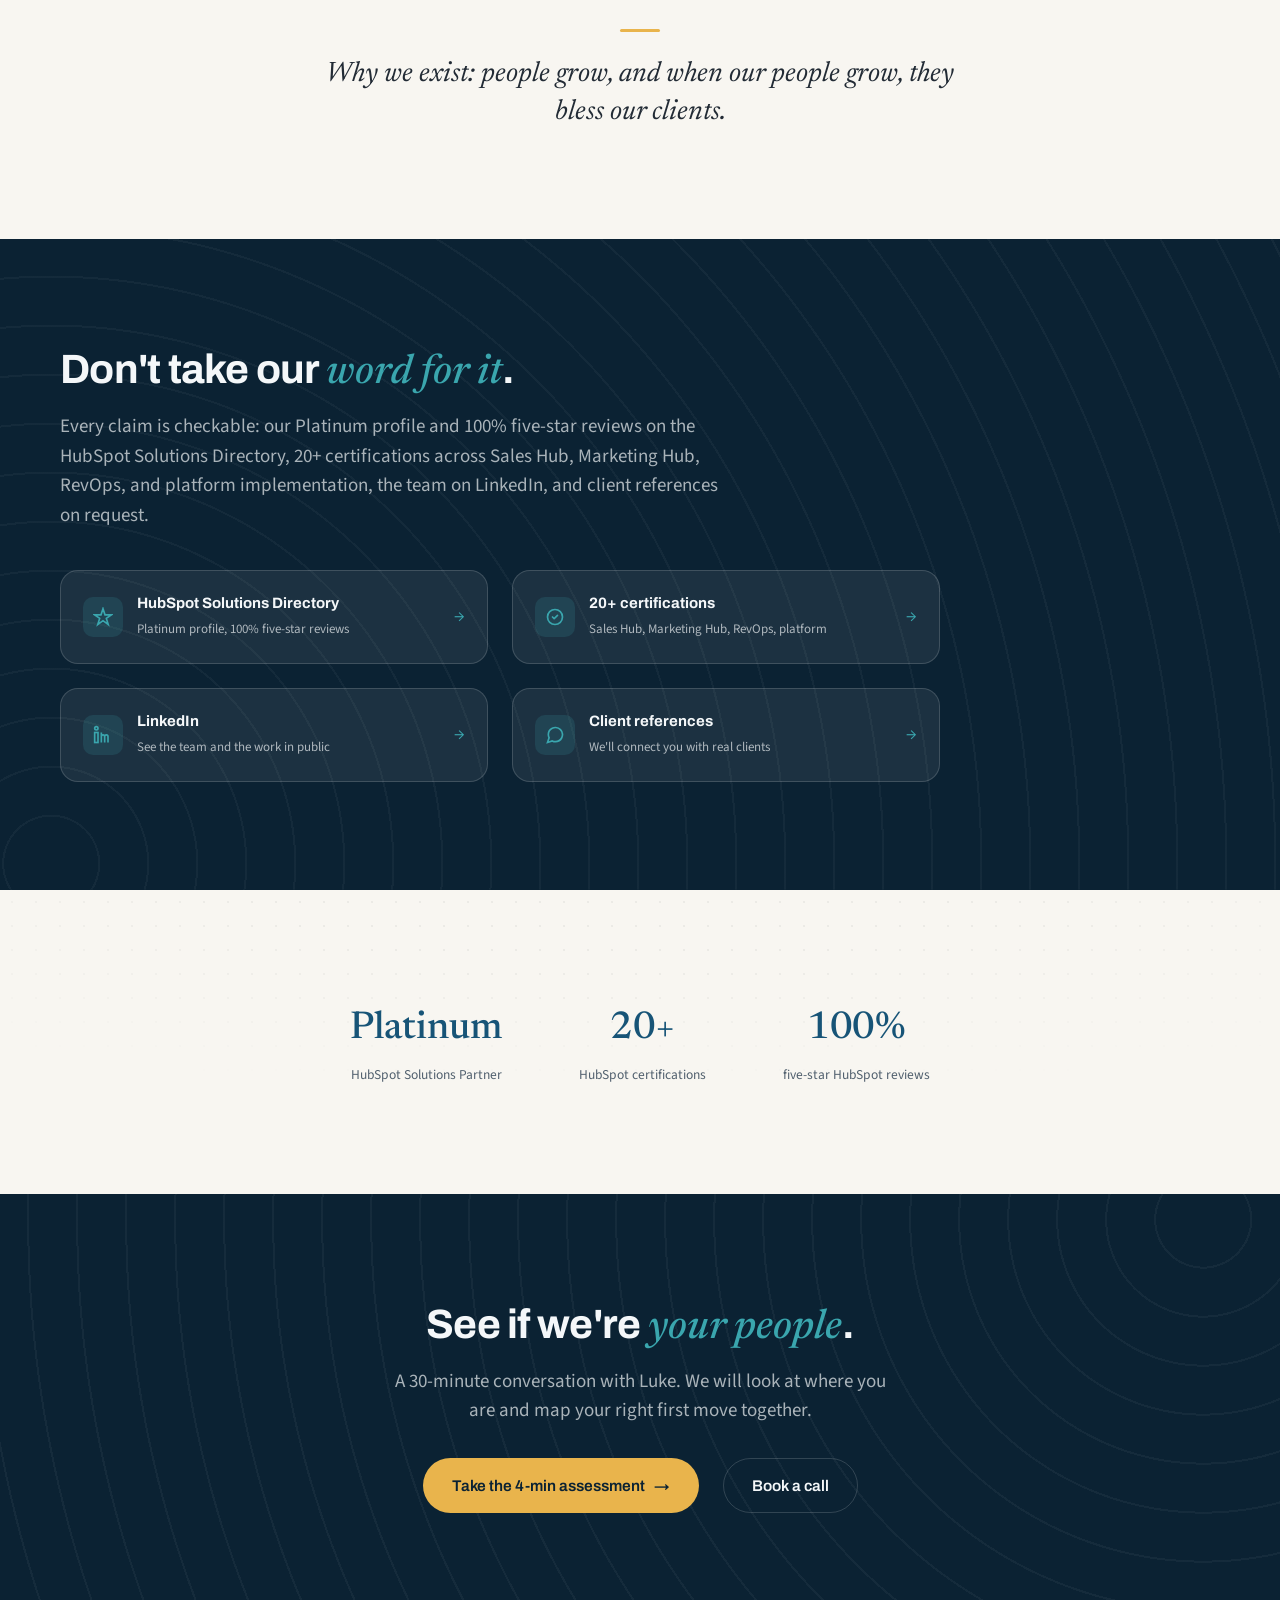
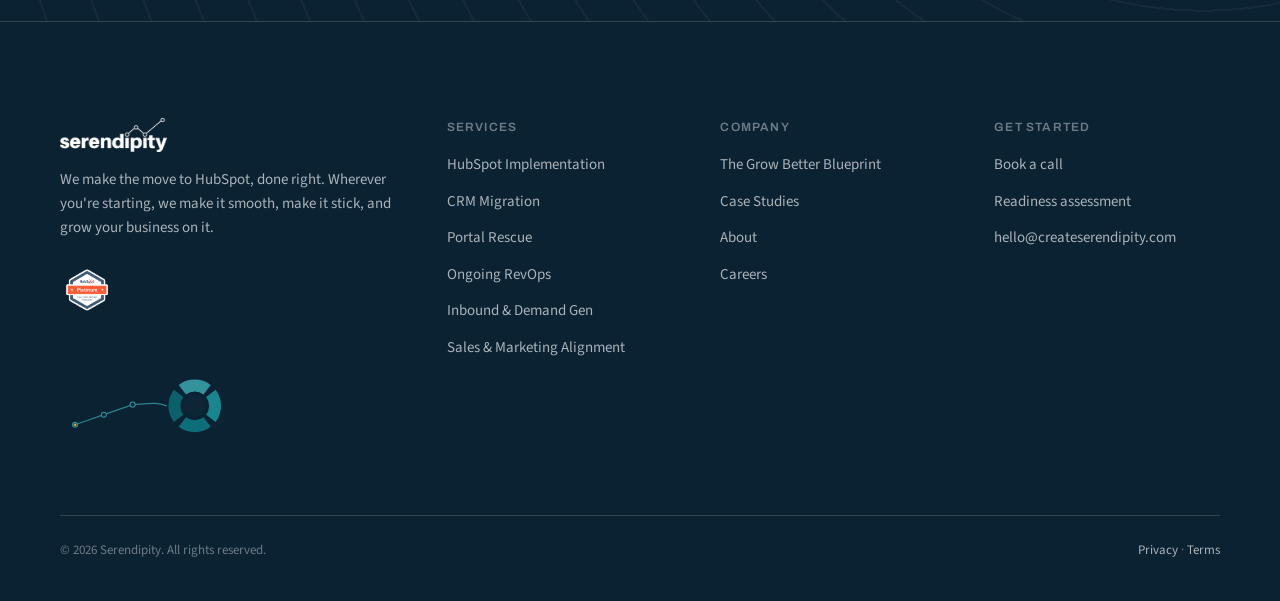
==== commit 4167de20: "V3: Grow Better Blueprint framework + 6 service pages + Services index The owned framework (per Luke" ====
--- a/about.html
+++ b/about.html
@@ -30,11 +30,10 @@
   <div class="wrap">
     <a class="logo-link" href="index.html" aria-label="Serendipity home"><img class="logo-img" src="assets/logo/serendipity-logo.png" alt="Serendipity"><span class="logo-tag">Build the funnel. Drive revenue.</span></a>
     <nav class="main-nav" id="mainNav">
-      <a href="index.html#help">Services</a>
+      <a href="services.html">Services</a>
+      <a href="grow-better-blueprint.html">The Blueprint</a>
       <a href="case-studies.html">Case Studies</a>
-      <a href="assessment.html">Take the assessment</a>
       <a href="about.html" aria-current="page">About</a>
-      <a href="index.html#faq">FAQ</a>
       <a href="contact.html">Contact</a>
     </nav>
     <div class="header-actions">
@@ -164,25 +163,26 @@
         <a class="logo-link" href="index.html"><img class="logo-img" src="assets/logo/serendipity-logo-white.png" alt="Serendipity"></a>
         <p>We make the move to HubSpot, done right. Wherever you're starting, we make it smooth, make it stick, and grow your business on it.</p>
         <img class="footer-badge" src="assets/badges/hubspot-platinum-badge.png" alt="HubSpot Platinum Solutions Partner">
-        <img class="footer-mark" src="assets/brand/convergence-mark-dark.svg" alt="" aria-hidden="true">
+        <img class="footer-mark" src="assets/brand/grow-better-blueprint-mark.svg" alt="" aria-hidden="true">
       </div>
       <div>
         <h4>Services</h4>
         <ul>
-          <li><a href="index.html#implementation">HubSpot Implementation</a></li>
-          <li><a href="index.html#migration">CRM Migration</a></li>
-          <li><a href="index.html#rescue">Portal Rescue</a></li>
-          <li><a href="index.html#revops">Ongoing RevOps</a></li>
-          <li><a href="index.html#inbound">Inbound &amp; Demand Gen</a></li>
+          <li><a href="implementation.html">HubSpot Implementation</a></li>
+          <li><a href="migration.html">CRM Migration</a></li>
+          <li><a href="portal-rescue.html">Portal Rescue</a></li>
+          <li><a href="revops.html">Ongoing RevOps</a></li>
+          <li><a href="demand-gen.html">Inbound &amp; Demand Gen</a></li>
+          <li><a href="alignment.html">Sales &amp; Marketing Alignment</a></li>
         </ul>
       </div>
       <div>
         <h4>Company</h4>
         <ul>
+          <li><a href="grow-better-blueprint.html">The Grow Better Blueprint</a></li>
           <li><a href="case-studies.html">Case Studies</a></li>
           <li><a href="about.html">About</a></li>
           <li><a href="careers.html">Careers</a></li>
-          <li><a href="index.html#faq">FAQ</a></li>
         </ul>
       </div>
       <div>
--- a/css/sections.css
+++ b/css/sections.css
@@ -395,3 +395,13 @@
 .luke-photo img{object-fit:cover;}
 .hero-bg img{object-position:72% center;}
 .cert-badge img{object-fit:contain;}
+
+/* ===== Grow Better Blueprint (homepage owned-framework section) ===== */
+.blueprint .section-head.center { margin-bottom: var(--s-6); }
+.blueprint-figure { margin: 0 auto; max-width: 880px; }
+.blueprint-figure img { width: 100%; height: auto; display: block; }
+.blueprint-foot { max-width: 760px; margin: var(--s-6) auto 0; display: flex; flex-direction: column; align-items: center; gap: var(--s-4); text-align: center; }
+.blueprint-here { font-size: var(--fs-body); color: var(--c-ink-2); line-height: 1.6; max-width: 58ch; }
+.bh-pin { display: inline-block; background: var(--c-marker); color: var(--c-navy); font-family: var(--ff-heading); font-weight: 700; font-size: 11.5px; letter-spacing: .05em; text-transform: uppercase; padding: 3px 10px; border-radius: 999px; margin-right: 9px; vertical-align: middle; }
+.blueprint-foot .cta-row { justify-content: center; }
+@media (max-width: 720px) { .blueprint-figure { max-width: 520px; } }
--- a/css/pages.css
+++ b/css/pages.css
@@ -171,3 +171,24 @@
   .ss-seg b { font-size: 22px; }
   .ss-seg span { font-size: 10px; }
 }
+
+/* ---------- Grow Better Blueprint page ---------- */
+.simple-item.teal { border-top-color: var(--c-teal); }
+.bp-steps { display: grid; grid-template-columns: repeat(3, 1fr); gap: var(--s-3); margin: var(--s-6) auto var(--s-6); max-width: 1040px; }
+.bp-step { background: var(--c-surface); border: 1px solid var(--c-line-cool); border-radius: var(--r-card); padding: clamp(22px, 2.4vw, 30px); display: flex; flex-direction: column; gap: 8px; box-shadow: var(--shadow-card); }
+.bp-num { font-family: var(--ff-display); font-weight: 500; font-size: 30px; line-height: 1; color: var(--c-marker-deep); }
+.bp-step:last-child .bp-num { color: var(--c-teal); }
+.bp-step h4 { font-size: clamp(18px, 1.9vw, 22px); }
+.bp-step p { font-size: var(--fs-sm); color: var(--c-ink-2); line-height: 1.55; }
+.bp-hubs { max-width: 64ch; margin: var(--s-5) auto 0; color: var(--c-ink-2); font-size: var(--fs-sm); line-height: 1.62; text-align: center; }
+.scheme-navy .bp-hubs { color: var(--c-on-dark-2); }
+
+.proof-duo { display: grid; grid-template-columns: 1fr 1fr; gap: var(--s-3); }
+.proof-card { background: var(--c-surface); border: 1px solid var(--c-line-cool); border-radius: var(--r-card); padding: clamp(26px, 3vw, 38px); display: flex; flex-direction: column; gap: 4px; box-shadow: var(--shadow-card); border-top: 3px solid var(--c-accent); }
+.proof-card:last-child { border-top-color: var(--c-teal); }
+.proof-name { font-family: var(--ff-heading); font-size: 12px; font-weight: 700; letter-spacing: 0.07em; text-transform: uppercase; color: var(--c-ink-3); }
+.proof-stat { font-family: var(--ff-display); font-weight: 500; font-size: clamp(40px, 5vw, 60px); line-height: 1.02; color: var(--c-accent); }
+.proof-stat.teal { color: var(--c-teal); }
+.proof-stat-label { font-family: var(--ff-heading); font-size: 14px; font-weight: 600; color: var(--c-ink); margin-bottom: 10px; }
+.proof-card p { font-size: var(--fs-sm); color: var(--c-ink-2); line-height: 1.6; }
+@media (max-width: 900px) { .bp-steps, .proof-duo { grid-template-columns: 1fr; } }
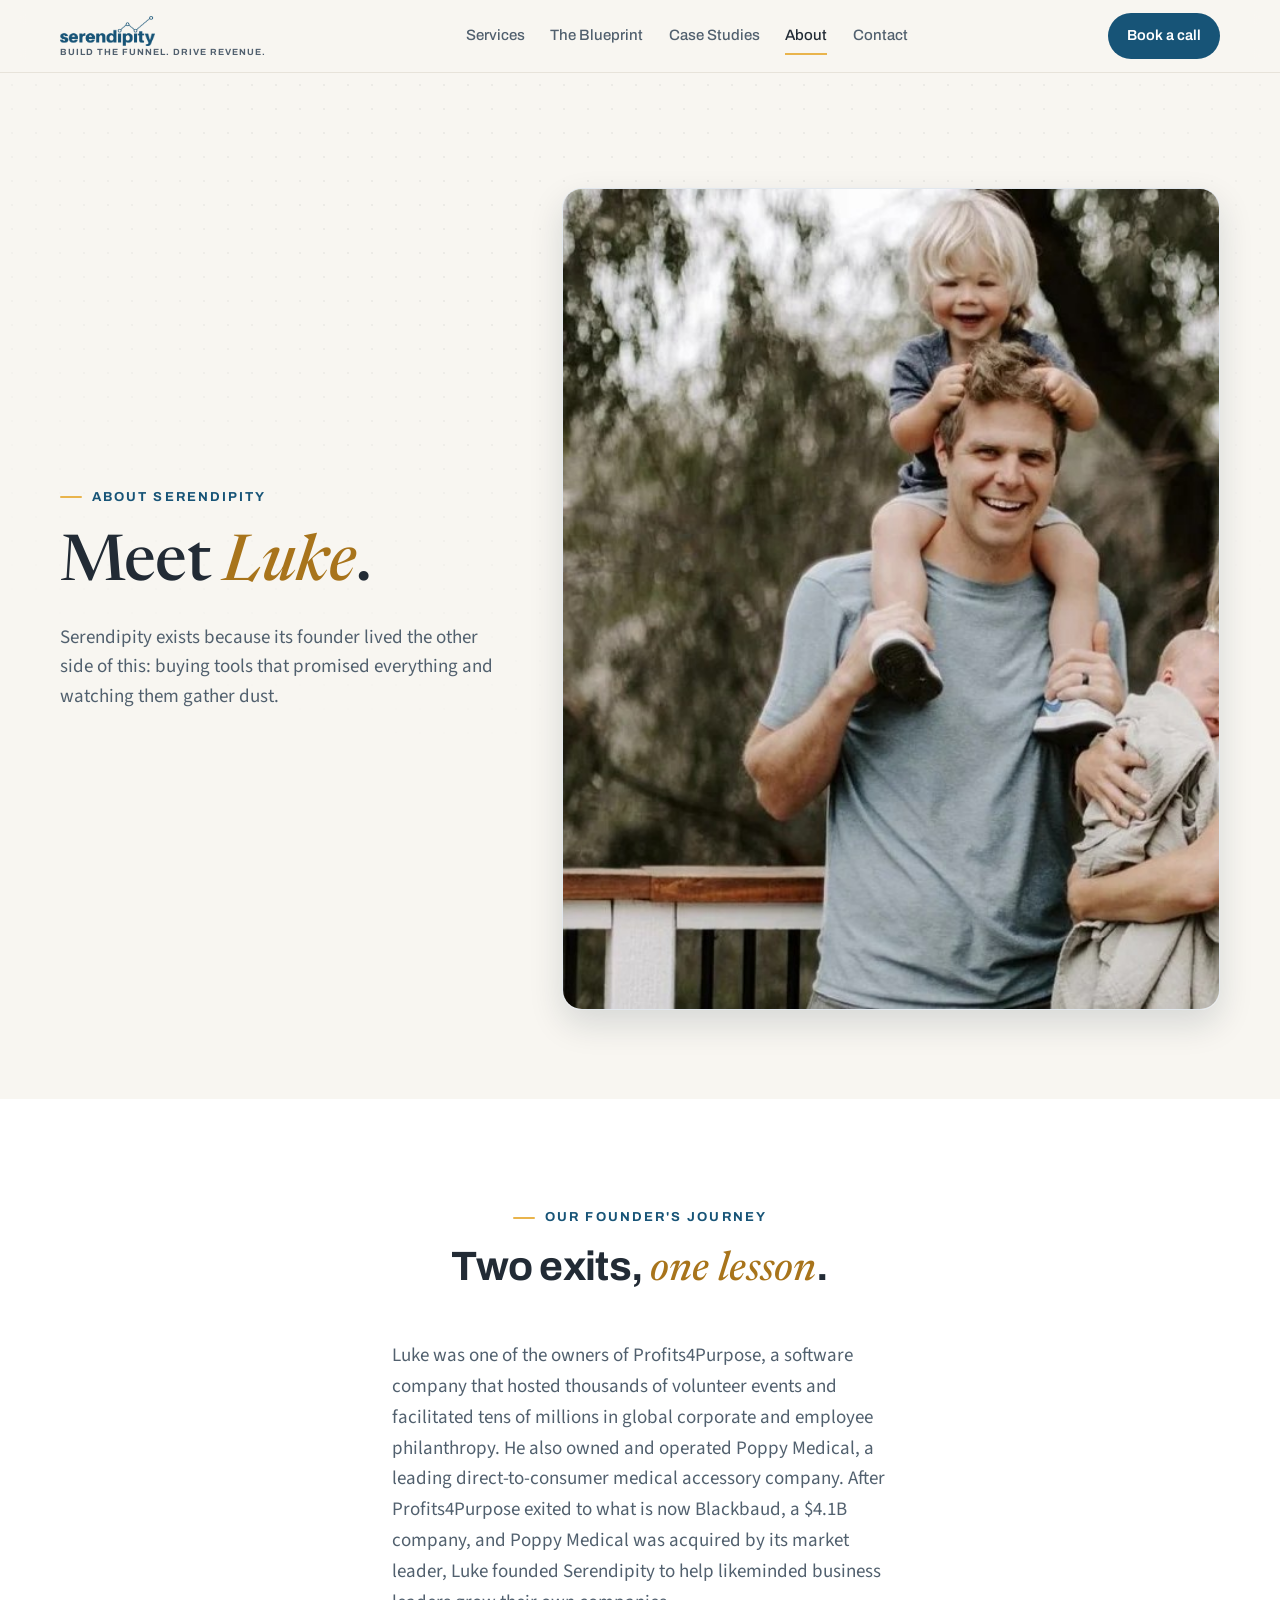
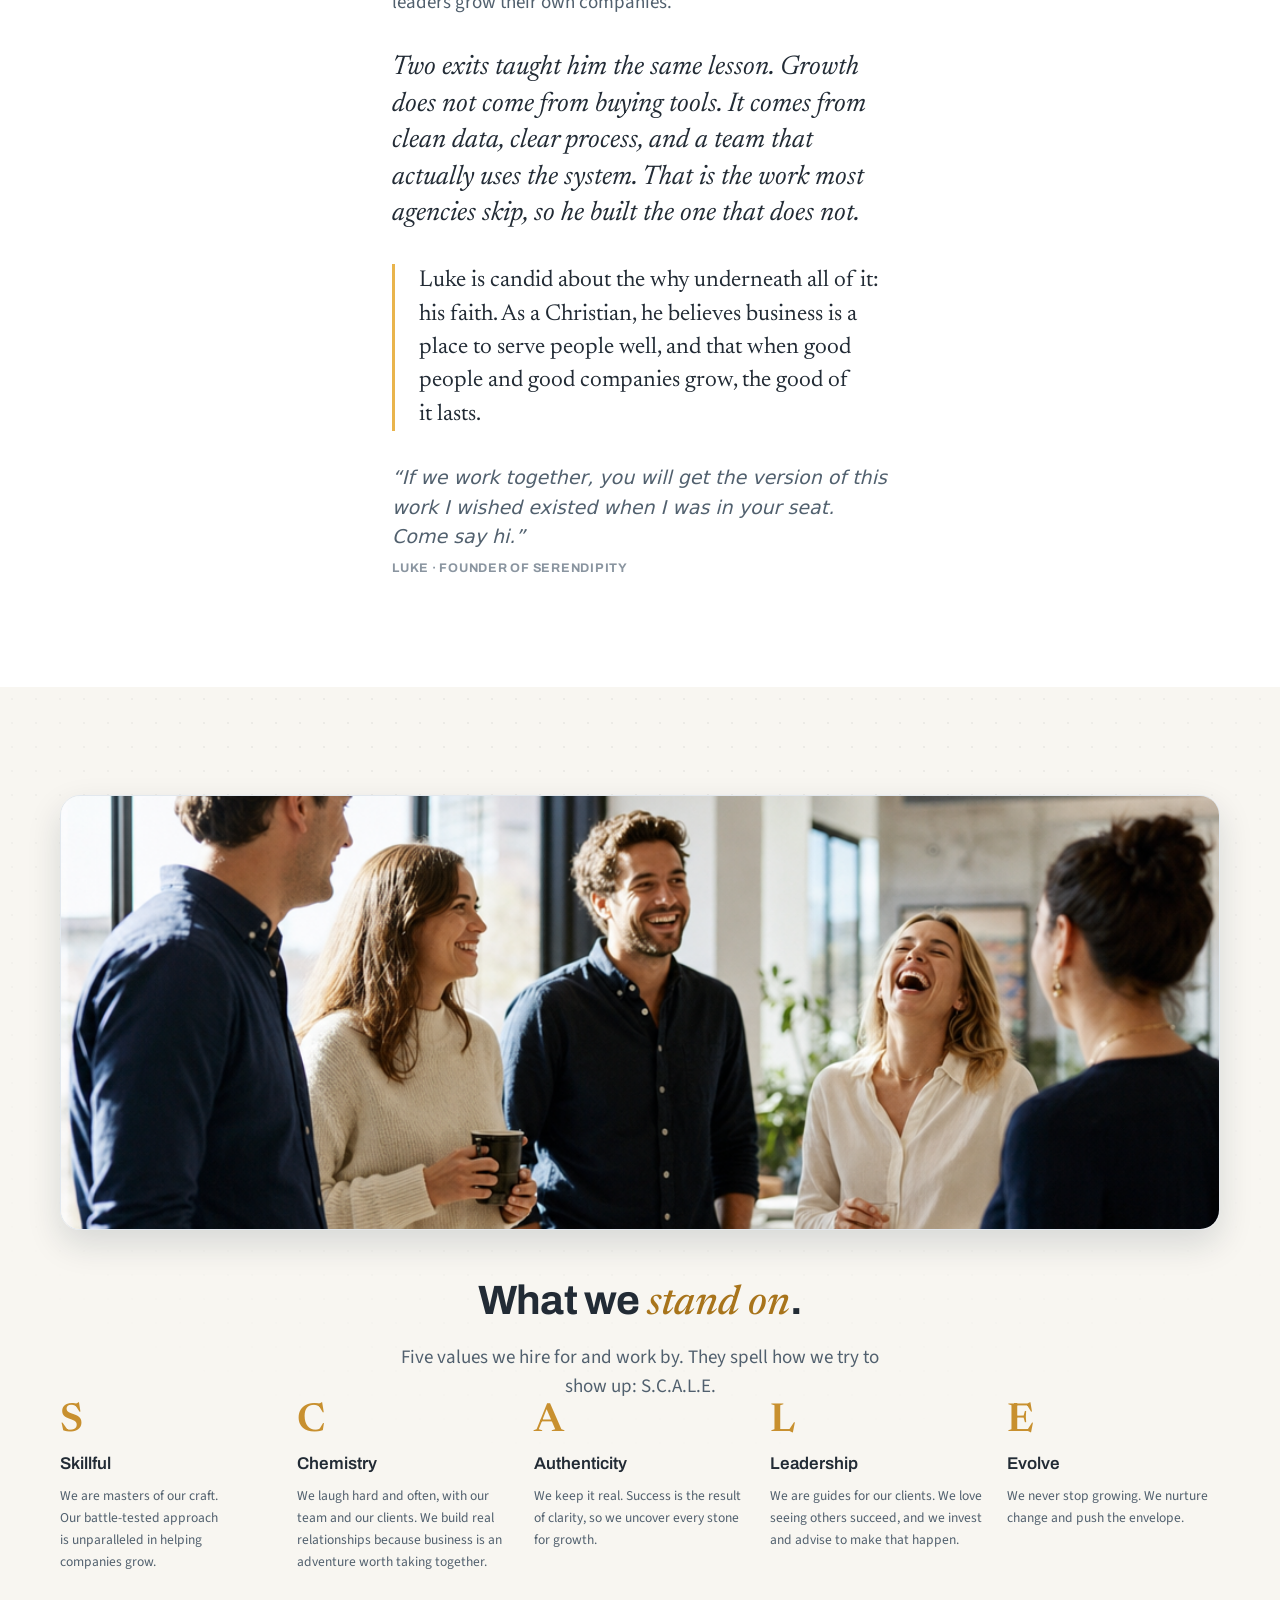
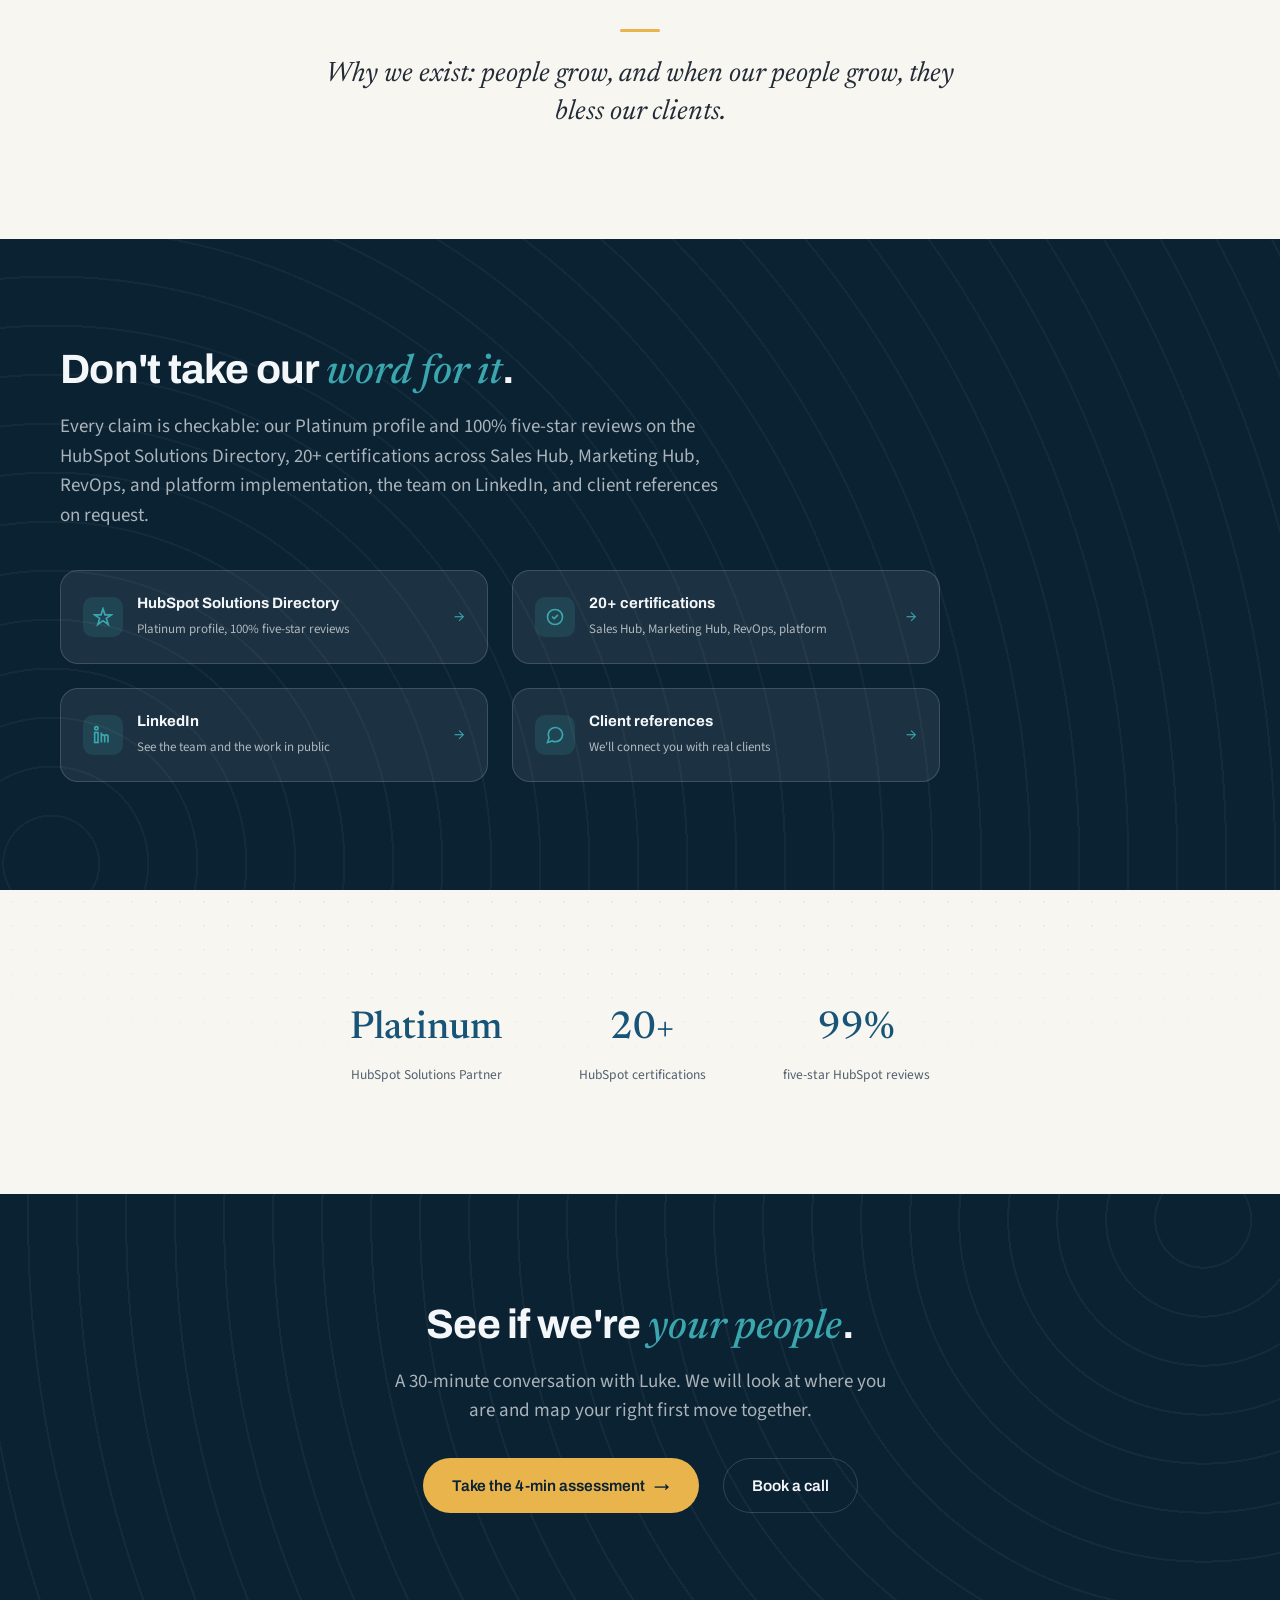
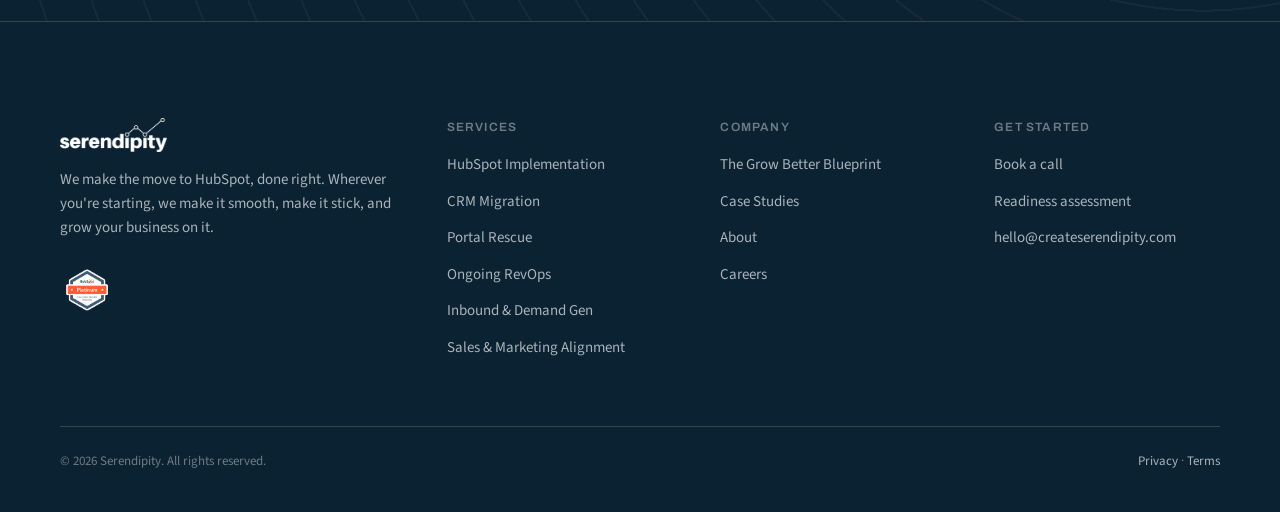
==== commit 52ffdeaf: "Footer mark removal, hero Platinum verify link, Blueprint 3-point balance - Footer: remove the small" ====
--- a/about.html
+++ b/about.html
@@ -163,7 +163,6 @@
         <a class="logo-link" href="index.html"><img class="logo-img" src="assets/logo/serendipity-logo-white.png" alt="Serendipity"></a>
         <p>We make the move to HubSpot, done right. Wherever you're starting, we make it smooth, make it stick, and grow your business on it.</p>
         <img class="footer-badge" src="assets/badges/hubspot-platinum-badge.png" alt="HubSpot Platinum Solutions Partner">
-        <img class="footer-mark" src="assets/brand/grow-better-blueprint-mark.svg" alt="" aria-hidden="true">
       </div>
       <div>
         <h4>Services</h4>
--- a/css/sections.css
+++ b/css/sections.css
@@ -392,8 +392,9 @@
 /* ---- production <img> fills (replaces prototype <image-slot fit=cover>) ---- */
 .hero-bg img,.problem-bg img,.faq-aside-bg img,.final-bg img,.video-card img,
 .ed-media img,.contact-media img,.cs-dash img,.svc-shot img,.faq-photo img,
-.luke-photo img{object-fit:cover;}
+.luke-photo img,.page-hero-bg img{object-fit:cover;}
 .hero-bg img{object-position:72% center;}
+.page-hero-bg img{object-position:50% 32%;}
 .cert-badge img{object-fit:contain;}
 
 /* ===== Grow Better Blueprint (homepage owned-framework section) ===== */
